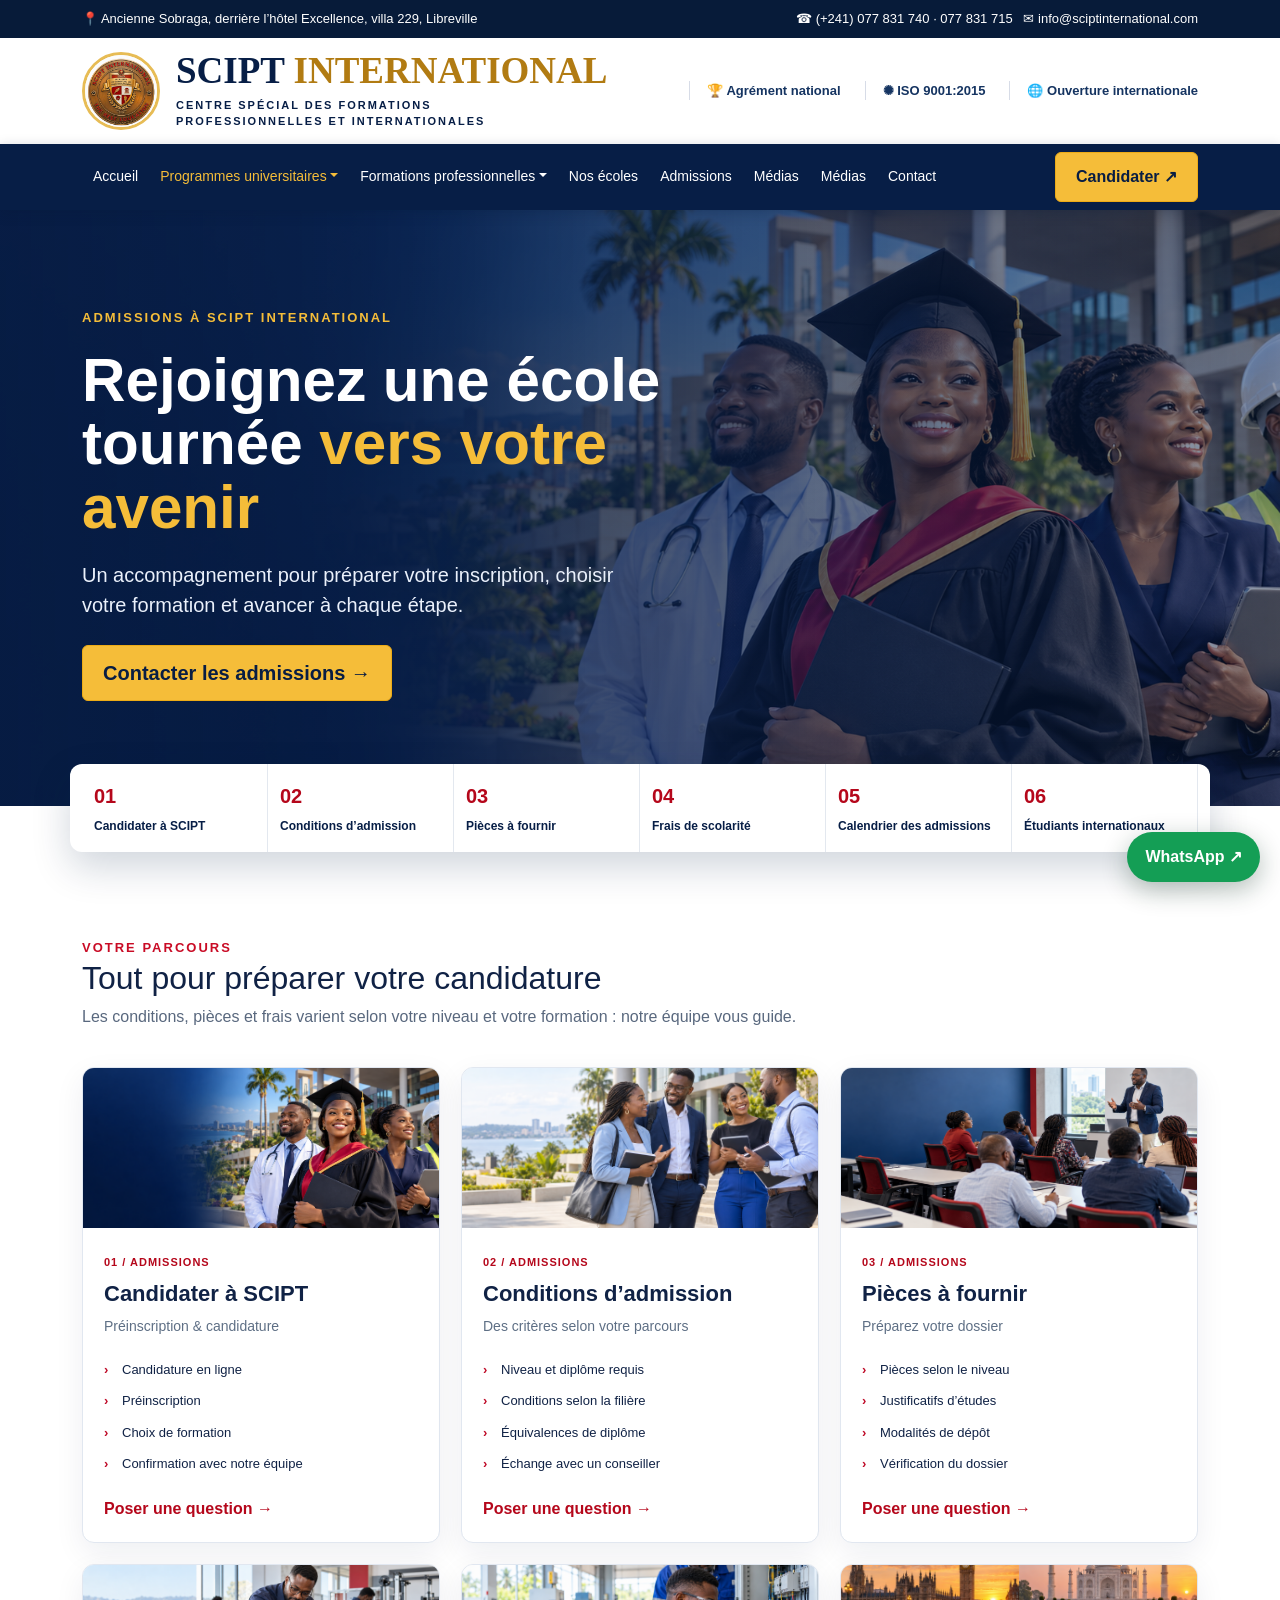
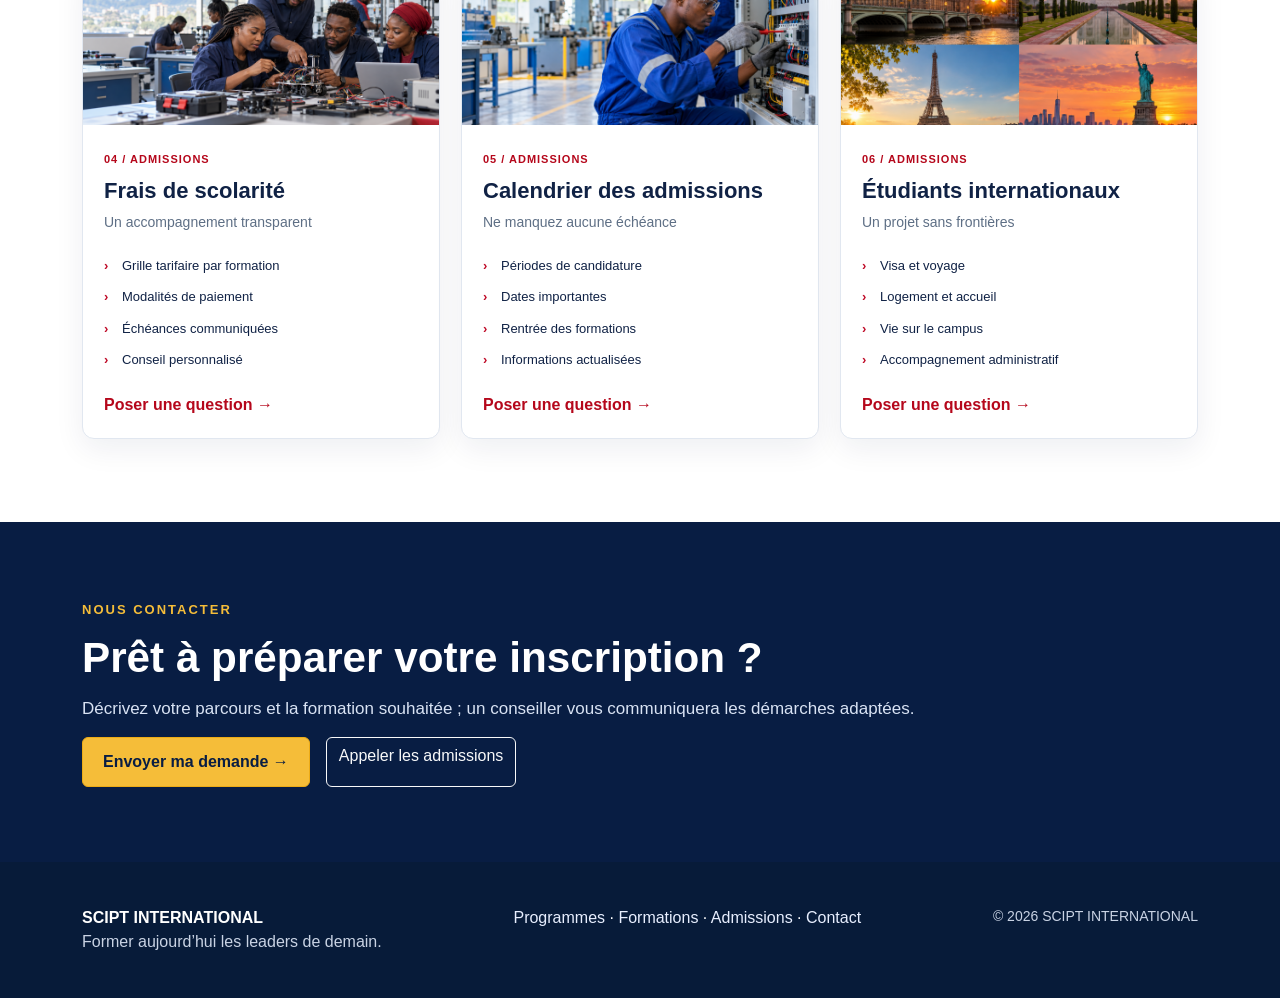
==== admissions.html @ 750faf00 "première mise en ligne de la maquette" ====
<!doctype html><html lang="fr"><head><meta charset="utf-8"><meta name="viewport" content="width=device-width, initial-scale=1"><meta name="description" content="SCIPT INTERNATIONAL : programmes universitaires, formations professionnelles et admissions à Libreville."><title>Admissions — SCIPT INTERNATIONAL</title><link rel="stylesheet" href="assets/bootstrap.min.css"><link rel="stylesheet" href="assets/style.css"></head><body>
<div class="topbar"><div class="container d-flex flex-wrap justify-content-between gap-2"><span>📍 Ancienne Sobraga, derrière l’hôtel Excellence, villa 229, Libreville</span><span>☎ (+241) 077 831 740 · 077 831 715 <span class="d-none d-lg-inline">&nbsp; ✉ info@sciptinternational.com</span></span></div></div>
<header class="brand-head"><div class="container d-flex align-items-center justify-content-between gap-3"><a class="brand d-flex align-items-center gap-3" href="index.html#accueil"><img src="assets/blason-doctoral.jpg" alt="Blason SCIPT INTERNATIONAL"><span><strong>SCIPT <em>INTERNATIONAL</em></strong><small>CENTRE SPÉCIAL DES FORMATIONS<br>PROFESSIONNELLES ET INTERNATIONALES</small></span></a><div class="brand-points d-none d-xl-flex"><span>🏆 Agrément national</span><span>✺ ISO 9001:2015</span><span>🌐 Ouverture internationale</span></div></div></header>
<nav class="navbar navbar-expand-lg navbar-dark sticky-top" aria-label="Navigation principale"><div class="container"><a class="navbar-brand d-lg-none" href="index.html#accueil">SCIPT INTERNATIONAL</a><button class="navbar-toggler" type="button" data-bs-toggle="collapse" data-bs-target="#navigation" aria-controls="navigation" aria-expanded="false" aria-label="Ouvrir le menu"><span class="navbar-toggler-icon"></span></button><div class="collapse navbar-collapse" id="navigation"><ul class="navbar-nav me-auto"><li class="nav-item"><a class="nav-link" href="index.html#accueil">Accueil</a></li><li class="nav-item dropdown"><a class="nav-link active dropdown-toggle" href="#catalogue" role="button" data-bs-toggle="dropdown">Programmes universitaires</a><ul class="dropdown-menu"><li><a class="dropdown-item" href="programmes-universitaires.html">Tous les programmes</a></li><li><a class="dropdown-item" href="#catalogue" data-level="DUT">DUT</a></li><li><a class="dropdown-item" href="#catalogue" data-level="BTS">BTS</a></li><li><a class="dropdown-item" href="#catalogue" data-level="Licence">Licence</a></li><li><a class="dropdown-item" href="#catalogue" data-level="Master">Master</a></li><li><a class="dropdown-item" href="#catalogue" data-level="Doctorat">Doctorat</a></li></ul></li><li class="nav-item dropdown"><a class="nav-link dropdown-toggle" href="index.html#professionnel" role="button" data-bs-toggle="dropdown">Formations professionnelles</a><ul class="dropdown-menu"><li><a class="dropdown-item" href="index.html#professionnel">Toutes les formations</a></li><li><a class="dropdown-item" href="index.html#professionnel" data-level="CFP">CFP</a></li><li><a class="dropdown-item" href="index.html#professionnel" data-level="AFP">AFP</a></li><li><a class="dropdown-item" href="index.html#professionnel" data-level="CAP">CAP</a></li><li><a class="dropdown-item" href="index.html#professionnel" data-level="CQF">CQF</a></li></ul></li><li class="nav-item"><a class="nav-link" href="index.html#ecoles">Nos écoles</a></li><li class="nav-item"><a class="nav-link" href="admissions.html">Admissions</a></li><li class="nav-item"><a class="nav-link" href="medias.html">Médias</a></li><li class="nav-item"><a class="nav-link" href="medias.html">Médias</a></li><li class="nav-item"><a class="nav-link" href="index.html#contact">Contact</a></li></ul><a href="admissions.html#candidature" class="btn btn-gold nav-apply">Candidater ↗</a></div></div></nav>
<main><section class="admissions-header"><div class="container"><span class="eyebrow">ADMISSIONS À SCIPT INTERNATIONAL</span><h1>Rejoignez une école tournée <em>vers votre avenir</em></h1><p>Un accompagnement pour préparer votre inscription, choisir votre formation et avancer à chaque étape.</p><a href="#candidature" class="btn btn-gold btn-lg">Contacter les admissions →</a></div></section><nav class="admissions-quick" aria-label="Étapes des admissions"><div class="container"><a href="#admission-01"><b>01</b><span>Candidater à SCIPT</span></a><a href="#admission-02"><b>02</b><span>Conditions d’admission</span></a><a href="#admission-03"><b>03</b><span>Pièces à fournir</span></a><a href="#admission-04"><b>04</b><span>Frais de scolarité</span></a><a href="#admission-05"><b>05</b><span>Calendrier des admissions</span></a><a href="#admission-06"><b>06</b><span>Étudiants internationaux</span></a></div></nav><section class="admissions-content"><div class="container"><div class="section-heading"><div><span class="kicker">VOTRE PARCOURS</span><h2>Tout pour préparer votre candidature</h2><p>Les conditions, pièces et frais varient selon votre niveau et votre formation : notre équipe vous guide.</p></div></div><div class="admissions-grid"><article class="admission-topic" id="admission-01"><div class="admission-topic-visual"><img src="assets/slide-universitaire-v2.png" alt="Illustration : Candidater à SCIPT" loading="lazy"></div><div class="admission-topic-content"><span>01 / ADMISSIONS</span><h2>Candidater à SCIPT</h2><p>Préinscription & candidature</p><ul><li>Candidature en ligne</li><li>Préinscription</li><li>Choix de formation</li><li>Confirmation avec notre équipe</li></ul><a href="#candidature">Poser une question →</a></div></article><article class="admission-topic" id="admission-02"><div class="admission-topic-visual"><img src="assets/etudiants-parcours.png" alt="Illustration : Conditions d’admission" loading="lazy"></div><div class="admission-topic-content"><span>02 / ADMISSIONS</span><h2>Conditions d’admission</h2><p>Des critères selon votre parcours</p><ul><li>Niveau et diplôme requis</li><li>Conditions selon la filière</li><li>Équivalences de diplôme</li><li>Échange avec un conseiller</li></ul><a href="#candidature">Poser une question →</a></div></article><article class="admission-topic" id="admission-03"><div class="admission-topic-visual"><img src="assets/cours-universitaire.png" alt="Illustration : Pièces à fournir" loading="lazy"></div><div class="admission-topic-content"><span>03 / ADMISSIONS</span><h2>Pièces à fournir</h2><p>Préparez votre dossier</p><ul><li>Pièces selon le niveau</li><li>Justificatifs d’études</li><li>Modalités de dépôt</li><li>Vérification du dossier</li></ul><a href="#candidature">Poser une question →</a></div></article><article class="admission-topic" id="admission-04"><div class="admission-topic-visual"><img src="assets/cours-technologie.png" alt="Illustration : Frais de scolarité" loading="lazy"></div><div class="admission-topic-content"><span>04 / ADMISSIONS</span><h2>Frais de scolarité</h2><p>Un accompagnement transparent</p><ul><li>Grille tarifaire par formation</li><li>Modalités de paiement</li><li>Échéances communiquées</li><li>Conseil personnalisé</li></ul><a href="#candidature">Poser une question →</a></div></article><article class="admission-topic" id="admission-05"><div class="admission-topic-visual"><img src="assets/atelier-parcours.png" alt="Illustration : Calendrier des admissions" loading="lazy"></div><div class="admission-topic-content"><span>05 / ADMISSIONS</span><h2>Calendrier des admissions</h2><p>Ne manquez aucune échéance</p><ul><li>Périodes de candidature</li><li>Dates importantes</li><li>Rentrée des formations</li><li>Informations actualisées</li></ul><a href="#candidature">Poser une question →</a></div></article><article class="admission-topic" id="admission-06"><div class="admission-topic-visual"><img src="assets/destinations-internationales.png" alt="Illustration : Étudiants internationaux" loading="lazy"></div><div class="admission-topic-content"><span>06 / ADMISSIONS</span><h2>Étudiants internationaux</h2><p>Un projet sans frontières</p><ul><li>Visa et voyage</li><li>Logement et accueil</li><li>Vie sur le campus</li><li>Accompagnement administratif</li></ul><a href="#candidature">Poser une question →</a></div></article></div></div></section><section class="admission-next" id="candidature"><div class="container"><span class="kicker">NOUS CONTACTER</span><h2>Prêt à préparer votre inscription ?</h2><p>Décrivez votre parcours et la formation souhaitée ; un conseiller vous communiquera les démarches adaptées.</p><div class="d-flex flex-wrap gap-3"><a class="btn btn-gold" href="mailto:info@sciptinternational.com?subject=Demande%20d%27admission%20SCIPT">Envoyer ma demande →</a><a class="btn btn-outline-light" href="tel:+241077831740">Appeler les admissions</a></div></div></section></main><footer><div class="container d-flex flex-wrap justify-content-between gap-3"><div><strong>SCIPT INTERNATIONAL</strong><br><span>Former aujourd’hui les leaders de demain.</span></div><div><a href="programmes-universitaires.html">Programmes</a> · <a href="index.html#professionnel">Formations</a> · <a href="admissions.html">Admissions</a> · <a href="index.html#contact">Contact</a></div><small>© <span id="year"></span> SCIPT INTERNATIONAL</small></div></footer><a class="float-contact" href="https://wa.me/241077831740" target="_blank" rel="noopener" aria-label="Contacter SCIPT par WhatsApp">WhatsApp ↗</a><script src="assets/bootstrap.bundle.min.js"></script><script src="assets/app.js"></script></body></html>
---- assets/style.css ----
:root{--navy:#071e46;--blue:#103d78;--red:#b5071b;--gold:#f5bd39;--ink:#102245;--muted:#59687e}html{scroll-behavior:smooth;scroll-padding-top:84px}body{color:var(--ink);font-family:Arial,Helvetica,sans-serif}a{text-decoration:none}.topbar{background:#071b39;color:#fff;padding:9px 0;font-size:13px}.brand-head{background:#fff}.brand-head .container{min-height:106px}.brand{color:var(--navy)}.brand:hover{color:var(--navy)}.brand img{width:78px;height:78px;object-fit:cover;border-radius:50%;border:3px solid #e7bc55}.brand strong{display:block;font-family:Georgia,serif;font-size:clamp(24px,3vw,37px);line-height:1}.brand em{color:#b17b12;font-style:normal}.brand small{display:block;letter-spacing:2px;font-size:11px;margin-top:8px;font-weight:700}.brand-points{gap:24px;color:#153461;font-size:13px;font-weight:700}.brand-points span{border-left:1px solid #d7dce7;padding-left:17px}.navbar{background:var(--navy);min-height:62px;box-shadow:0 3px 12px #06193536}.navbar .nav-link{color:#fff!important;font-size:14px;padding:12px 11px!important}.navbar .nav-link:hover,.navbar .nav-link.active{color:var(--gold)!important}.dropdown-menu{border:0;border-top:3px solid var(--red);box-shadow:0 12px 30px #071e4630}.dropdown-item{padding:9px 18px}.dropdown-item:hover{background:#edf3fb;color:var(--red)}.btn-gold{background:var(--gold);border:1px solid #edab16;color:#081d43;font-weight:800;border-radius:6px;padding:12px 20px}.btn-gold:hover{background:#e9a817;color:#081d43}.hero{background:linear-gradient(115deg,#061c45,#123c74);color:#fff;overflow:hidden}.hero-grid{display:grid;grid-template-columns:1.05fr .95fr;min-height:490px;align-items:center;gap:34px}.hero-copy{padding:65px 0;position:relative;z-index:1}.eyebrow,.kicker{color:#c90b25;font-size:13px;font-weight:900;letter-spacing:2px}.hero .eyebrow{color:#f6c44e}.hero h1{font-weight:900;letter-spacing:-1.8px;font-size:clamp(36px,4.5vw,65px);line-height:1.08;margin:18px 0}.hero h1 span{color:var(--gold)}.hero p{font-size:19px;line-height:1.55;max-width:650px;margin-bottom:26px}.hero-image{height:100%;min-height:390px;position:relative}.hero-image:before{content:'';position:absolute;inset:0;background:linear-gradient(90deg,#10366b 0%,transparent 34%);z-index:1}.hero-image img{width:100%;height:100%;object-fit:cover;object-position:center}.highlights{background:#fff;box-shadow:0 10px 35px #061e4630;border-radius:14px;position:relative;margin-top:-27px;z-index:2;overflow:hidden}.highlights>div{padding:22px 20px;display:flex;flex-direction:column;align-items:center;text-align:center;border-right:1px solid #dae2eb}.highlights strong{color:var(--blue);font-size:25px}.highlights span{font-size:13px;color:var(--muted)}.section{padding:78px 0}.section h2{font-size:clamp(29px,3vw,43px);font-weight:850;letter-spacing:-1px;margin:8px 0 12px}.section-heading{display:flex;justify-content:space-between;align-items:end;gap:20px;margin-bottom:22px}.section-heading p,.contact-section p{color:var(--muted);font-size:16px}.text-link{color:var(--red);font-weight:750;white-space:nowrap}.filter-bar{display:flex;gap:8px;flex-wrap:wrap;margin:28px 0}.filter{border:1px solid #d7e0eb;background:#fff;color:#243d65;border-radius:30px;padding:9px 19px;font-weight:700}.filter.active,.filter:hover{background:var(--navy);color:#fff;border-color:var(--navy)}.program-card{background:#fff;height:100%;border:1px solid #e4eaf1;border-radius:13px;overflow:hidden;box-shadow:0 7px 26px #0822470d;transition:transform .2s,box-shadow .2s}.program-card:hover{transform:translateY(-5px);box-shadow:0 15px 35px #08224721}.card-top{height:148px;background:linear-gradient(120deg,#0d2c62,#14549a);display:flex;align-items:center;justify-content:center;color:#fff;font-size:51px}.card-top.red{background:linear-gradient(120deg,#8c0720,#c40b25)}.card-body-custom{padding:23px}.program-card .tag{font-size:12px;color:#b00722;font-weight:900;letter-spacing:1px}.program-card h3{font-size:20px;line-height:1.3;margin:11px 0}.program-card p{color:var(--muted);font-size:15px;min-height:68px}.program-card a{color:#ad0921;font-weight:750}.section-tint{background:#f1f5fa}.school{background:#fff;border:1px solid #e5eaf0;border-radius:12px;overflow:hidden;height:100%;box-shadow:0 8px 25px #051b3c10;text-align:center}.school img{width:100%;height:210px;object-fit:cover}.school h3{font-size:17px;font-weight:800;padding:20px;line-height:1.4}.school-symbol{height:210px;display:grid;place-items:center;background:linear-gradient(140deg,#10295b,#5b248e);color:#f7c149;font-size:88px}.admission{background:#0b2859;color:#fff}.admission .kicker{color:var(--gold)}.steps>div{display:flex;gap:20px;padding:17px 0;border-bottom:1px solid #ffffff29}.steps b{font-size:28px;color:var(--gold)}.steps span{display:flex;flex-direction:column;gap:5px}.steps small{font-size:14px;color:#d3def0}.admission-card{background:#fff;color:var(--navy);border-radius:16px;padding:42px;box-shadow:15px 15px 0 #ffffff1a}.admission-card h3{font-size:30px;font-weight:900}.admission-card p{color:var(--muted)}.contact-section a{color:var(--blue)}.contact-form{background:#fff;border:1px solid #e0e6ef;box-shadow:0 18px 48px #0b285915;border-radius:15px;padding:35px}.contact-form label{font-weight:750;margin-bottom:7px}.form-control,.form-select{min-height:48px;border-color:#ccd6e4}.form-note{font-size:13px;color:var(--muted)}footer{background:#071b39;color:#fff;padding:44px 0}footer span,footer small{color:#c9d3e4}footer a{color:#e8efff}.float-contact{position:fixed;right:20px;bottom:18px;background:#149e55;color:white;padding:13px 18px;border-radius:30px;font-weight:800;box-shadow:0 8px 26px #092c1d50;z-index:10}.float-contact:hover{color:white;background:#0b8243}@media(max-width:991px){.hero-grid{grid-template-columns:1fr}.hero-copy{padding:60px 0 22px}.hero-image{min-height:260px;height:300px}.brand-head .container{min-height:90px}.brand img{width:65px;height:65px}.highlights>div:nth-child(2){border-right:0}}@media(max-width:575px){.topbar{font-size:11px}.brand strong{font-size:23px}.brand small{font-size:8px;letter-spacing:1px}.brand img{width:52px;height:52px}.hero h1{font-size:39px}.hero p{font-size:17px}.hero-image{height:230px;min-height:230px}.hero-copy{padding-top:43px}.section{padding:58px 0}.section-heading{display:block}.contact-form{padding:22px}.highlights>div{padding:17px 8px}.highlights strong{font-size:21px}}
.university-hero{background:#071e46;color:#fff}.university-hero-layout{display:grid;grid-template-columns:1fr 1fr;min-height:500px;align-items:stretch;gap:35px}.university-hero-copy{padding:80px 0;align-self:center}.university-hero .eyebrow{color:#f6c44e}.university-hero h1{font-size:clamp(38px,4.5vw,64px);line-height:1.08;font-weight:900;letter-spacing:-1.5px;margin:20px 0}.university-hero h1 span{color:#f5bd39}.university-hero p{font-size:19px;line-height:1.55;color:#e7edf7;margin-bottom:26px}.university-hero-visual{min-height:420px;overflow:hidden}.university-hero-visual img{width:100%;height:100%;object-fit:cover;object-position:center}@media(max-width:991px){.university-hero-layout{grid-template-columns:1fr;gap:0}.university-hero-copy{padding:58px 0 30px}.university-hero-visual{height:320px;min-height:320px}}@media(max-width:575px){.university-hero h1{font-size:39px}.university-hero p{font-size:17px}.university-hero-visual{height:240px;min-height:240px}}
/* Accueil : anneau rotatif, trois écoles, accès aux deux parcours */
.brand-mark{width:88px;height:88px;position:relative;display:grid;place-items:center;flex:none}.brand-mark img{width:72px;height:72px;object-fit:cover;border-radius:50%;border:2px solid #e4ba52;position:relative;z-index:1}.brand-mark:before{content:'';position:absolute;inset:3px;border:4px solid transparent;border-top-color:#d99f1c;border-right-color:#edc65e;border-bottom-color:#ab0b22;border-radius:50%;animation:sciptOrbit 8s linear infinite;box-shadow:0 0 15px #d6a53860}.brand-mark:after{content:'';position:absolute;width:100%;height:34%;border:3px solid #dcb044;border-radius:50%;transform:rotate(-22deg);animation:sciptOrbitRing 10s linear infinite;pointer-events:none}@keyframes sciptOrbit{to{transform:rotate(360deg)}}@keyframes sciptOrbitRing{from{transform:rotate(-22deg)}to{transform:rotate(338deg)}}.homepage-hero{position:relative;background:#071e46;padding-bottom:65px}.school-slide-image{width:100%;height:650px;object-fit:cover;object-position:center}.school-slide-shade{position:absolute;inset:0;background:linear-gradient(90deg,rgba(5,26,59,.96),rgba(7,30,70,.78) 42%,rgba(7,30,70,.12) 85%)}.school-slide-caption{position:absolute;left:50%;top:43%;transform:translate(-50%,-50%);color:#fff;padding-left:6%;padding-right:6%;pointer-events:none}.school-slide-caption>*{pointer-events:auto}.school-slide-caption .eyebrow{color:#f6c44e;font-size:14px;font-weight:800;letter-spacing:1px}.school-slide-caption h1,.school-slide-caption h2{font-size:clamp(40px,4.3vw,66px);max-width:760px;line-height:1.08;letter-spacing:-1.5px;font-weight:900;color:#fff;margin:18px 0}.school-slide-caption h1 span,.school-slide-caption h2 span{color:#f5bd39}.school-slide-caption p{font-size:19px;line-height:1.5;max-width:650px;margin-bottom:24px}.homepage-hero .carousel-control-prev,.homepage-hero .carousel-control-next{width:5%;z-index:3}.homepage-hero .carousel-indicators{bottom:110px;z-index:4}.homepage-gateways{display:grid;grid-template-columns:repeat(2,1fr);gap:20px;position:relative;z-index:5;margin-top:-90px}.gateway-card{display:flex;align-items:center;gap:18px;min-height:145px;padding:24px 30px;color:#fff;border-radius:14px;box-shadow:0 12px 35px #03163155;border:1px solid #ffffff55;transition:transform .18s,box-shadow .18s}.gateway-card:hover{color:#fff;transform:translateY(-5px);box-shadow:0 20px 45px #03163166}.gateway-card.university{background:linear-gradient(125deg,#0c3974f2,#082550ef)}.gateway-card.professional{background:linear-gradient(125deg,#a20824f2,#64081bef)}.gateway-symbol{font-size:38px;line-height:1}.gateway-card strong{font-size:24px;display:block}.gateway-card small{font-size:15px;display:block;margin-top:6px;color:#eef2fa}.gateway-arrow{font-size:27px;margin-left:auto}.homepage-hero+.container .highlights{margin-top:0}@media(max-width:991px){.school-slide-image{height:580px}.school-slide-caption{top:42%}.gateway-card{padding:20px}.gateway-card strong{font-size:20px}}@media(max-width:650px){.brand-mark{width:62px;height:62px}.brand-mark img{width:51px;height:51px}.brand-mark:after{border-width:2px}.school-slide-image{height:570px;object-position:60% center}.school-slide-caption{top:37%;padding-left:8%;padding-right:8%}.school-slide-caption h1,.school-slide-caption h2{font-size:37px}.school-slide-caption p{font-size:16px}.school-slide-caption .eyebrow{font-size:11px}.homepage-hero{padding-bottom:28px}.homepage-gateways{grid-template-columns:1fr;gap:10px;margin-top:-68px}.gateway-card{min-height:104px;padding:17px 18px}.gateway-card strong{font-size:18px}.gateway-card small{font-size:12px}.gateway-symbol{font-size:27px}.homepage-hero .carousel-indicators{bottom:250px}.homepage-hero .carousel-control-prev,.homepage-hero .carousel-control-next{width:9%}}@media(prefers-reduced-motion:reduce){.brand-mark:before,.brand-mark:after{animation:none}}
/* Parcours inspirés de la maquette : deux portes révèlent les photos au survol. */
.homepage-hero{padding-bottom:0}.pathways-section{padding:78px 0 82px;background:#fff}.pathways-intro{text-align:center;max-width:850px;margin:0 auto 38px}.pathways-intro h2,.university-pathways h2{font-size:clamp(32px,3.5vw,50px);font-weight:900;line-height:1.14;color:#071e46;margin:12px 0}.pathways-intro h2 span{color:#b5071b}.pathways-intro p{color:#687488;font-size:17px}.pathways-grid{display:grid;grid-template-columns:repeat(2,minmax(0,1fr));gap:25px}.pathway-card{height:400px;position:relative;overflow:hidden;border-radius:17px;color:white;isolation:isolate;box-shadow:0 15px 35px #071e4626;perspective:1100px}.pathway-card:hover,.pathway-card:focus-visible{color:white}.pathway-reveal{position:absolute;inset:0;background:url('cours-universitaire.png') center/cover;z-index:-2}.pathway-professional .pathway-reveal{background-image:url('cours-technologie.png')}.pathway-reveal:after{content:'';position:absolute;inset:0;background:linear-gradient(90deg,#031a40bb,#031a4066)}.pathway-professional .pathway-reveal:after{background:linear-gradient(90deg,#6b071fc4,#6b071f70)}.pathway-doors{position:absolute;inset:0;display:flex;z-index:-1;pointer-events:none}.pathway-doors span{width:50%;height:100%;background:linear-gradient(130deg,#10366b,#071d46);transition:transform .8s cubic-bezier(.2,.65,.2,1);backface-visibility:hidden}.pathway-doors span:first-child{transform-origin:left center;box-shadow:inset -2px 0 #ffffff20}.pathway-doors span:last-child{transform-origin:right center;background:linear-gradient(225deg,#10366b,#071d46)}.pathway-professional .pathway-doors span{background:linear-gradient(135deg,#bd102b,#72051a)}.pathway-professional .pathway-doors span:last-child{background:linear-gradient(225deg,#bd102b,#72051a)}.pathway-card:hover .pathway-doors span:first-child,.pathway-card:focus-visible .pathway-doors span:first-child{transform:rotateY(-105deg)}.pathway-card:hover .pathway-doors span:last-child,.pathway-card:focus-visible .pathway-doors span:last-child{transform:rotateY(105deg)}.pathway-content{display:flex;align-items:flex-start;flex-direction:column;height:100%;position:relative;padding:35px;pointer-events:none;text-shadow:0 2px 14px #051429aa}.pathway-icon{width:53px;height:53px;border:1px solid #ffffff8a;border-radius:12px;display:grid;place-items:center;font-size:28px;margin-bottom:17px}.pathway-content strong{font-size:clamp(27px,2.6vw,39px);font-weight:850;line-height:1.12}.pathway-description{font-size:15px;max-width:440px;line-height:1.55;margin:12px 0 auto}.pathway-badges{display:flex;gap:7px;flex-wrap:wrap;margin-bottom:16px}.pathway-badges small{background:#ffffffeb;color:#071e46;padding:6px 12px;border-radius:30px;text-shadow:none;font-size:12px;font-weight:800}.pathway-button{border-radius:50px;background:#fff;color:#071e46;padding:10px 18px;font-size:14px;font-weight:800;text-shadow:none}.pathway-professional .pathway-button{color:#a00823}.pathway-button span{margin-left:12px}.homepage-hero+.pathways-section+.container .highlights{margin-top:0}
.university-banner{min-height:360px;display:flex;align-items:center;color:#fff;background:linear-gradient(90deg,#061633f0 0%,#071d45d8 52%,#091c4770),url('cours-universitaire.png') center 40%/cover}.university-banner .container{padding-top:65px;padding-bottom:65px}.university-banner .eyebrow{color:#f4c35c}.university-banner h1{font-size:clamp(40px,5.5vw,75px);font-weight:900;line-height:1.05;letter-spacing:-2px;margin:15px 0}.university-banner h1 span{color:#f5bd39}.university-banner p{font-size:19px;max-width:610px;margin-bottom:25px;color:#edf2fb}.university-pathways{padding:80px 0}.university-layout{display:grid;grid-template-columns:minmax(0,3fr) minmax(240px,1fr);gap:28px}.university-schools{display:grid;grid-template-columns:repeat(2,minmax(0,1fr));gap:23px}.university-school{border-radius:12px;overflow:hidden;background:#fff;box-shadow:0 10px 30px #071e461c;border-bottom:5px solid #aa0d26}.university-school img{width:100%;height:182px;object-fit:cover;background:#e9eff5}.university-school-body{padding:20px 22px 24px}.university-school-body>span{font-size:11px;letter-spacing:1.5px;font-weight:900;color:#ad0a26}.university-school h3{font-size:21px;font-weight:850;margin:8px 0}.university-school p{color:#61708a;font-size:14px;margin-bottom:16px}.university-school a{color:#ac0c26;font-weight:800;font-size:14px}.school-tech{border-bottom-color:#13539b}.school-tech .university-school-body>span,.school-tech a{color:#13539b}.school-health{border-bottom-color:#168259}.school-health .university-school-body>span,.school-health a{color:#168259}.school-doctoral{border-bottom-color:#663994}.school-doctoral .university-school-body>span,.school-doctoral a{color:#663994}.university-levels{background:#091d45;color:#fff;border-radius:13px;padding:27px 20px;align-self:start}.university-levels .kicker{color:#f5bd39}.university-levels h3{font-size:24px;font-weight:800;margin:11px 0 24px}.university-levels a{display:grid;grid-template-columns:1fr auto;gap:2px;padding:16px 14px;background:#ffffff12;border-radius:8px;margin-bottom:10px;color:#fff;transition:background .2s}.university-levels a:hover{background:#ffffff30}.university-levels a b{font-size:18px}.university-levels a small{grid-column:1;font-size:12px;color:#dce6f8}.university-levels a span{grid-column:2;grid-row:1/3;align-self:center;color:#f5bd39}.catalogue-tools{display:grid;grid-template-columns:2fr 1fr;gap:17px;margin-top:28px}.catalogue-tools label{font-weight:800;width:100%}.catalogue-tools input,.catalogue-tools select{margin-top:8px}.university-why{padding:75px 0}.university-why h2{font-size:clamp(30px,3.4vw,47px);font-weight:900;margin:13px 0}.university-why p{color:#657184;font-size:17px}.university-why img{width:100%;border-radius:16px;max-height:370px;object-fit:cover}
@media(max-width:991px){.university-layout{grid-template-columns:1fr}.university-levels{display:grid;grid-template-columns:repeat(2,1fr);column-gap:10px}.university-levels .kicker,.university-levels h3{grid-column:1/-1}}@media(max-width:650px){.pathways-section{padding:58px 0}.pathways-grid,.university-schools,.catalogue-tools{grid-template-columns:1fr}.pathway-card{height:360px}.pathway-content{padding:27px}.university-banner{min-height:380px}.university-levels{grid-template-columns:1fr}.university-pathways{padding:55px 0}}
@media(hover:none){.pathway-doors span:first-child{transform:rotateY(-105deg)}.pathway-doors span:last-child{transform:rotateY(105deg)}}@media(prefers-reduced-motion:reduce){.pathway-doors span{transition:none}}
/* Photographies des parcours et des quatre domaines. */
.pathway-university .pathway-reveal{background-image:url('etudiants-parcours.png');background-position:70% center}.pathway-professional .pathway-reveal{background-image:url('atelier-parcours.png');background-position:70% center}.pathway-content{background:linear-gradient(90deg,#061b42a6,#061b4200 90%)}.pathway-professional .pathway-content{background:linear-gradient(90deg,#78061fad,#78061f00 90%)}.pathway-icon{background:#ffffff22}.card-top.card-photo{background-image:url('domaines-universitaires.png');background-size:200% 200%;background-position:0 0;position:relative;overflow:hidden;transition:background-size .45s,filter .45s}.card-top.card-photo:after{content:'';position:absolute;inset:0;background:linear-gradient(130deg,#08295a66,transparent 65%);transform:translateX(-105%);transition:transform .5s}.program-card:hover .card-photo:after,.program-card:focus-within .card-photo:after{transform:translateX(105%)}.program-card:hover .card-photo,.program-card:focus-within .card-photo{filter:saturate(1.16)}.photo-uni-0{background-position:0 0!important}.photo-uni-1{background-position:100% 0!important}.photo-uni-2{background-position:0 100%!important}.photo-uni-3{background-position:100% 100%!important}.photo-pro-0{background-image:url('cours-universitaire.png')!important;background-size:cover!important}.photo-pro-1{background-image:url('cours-technologie.png')!important;background-size:cover!important}.photo-pro-2{background-image:url('atelier-parcours.png')!important;background-size:cover!important}.photo-pro-3{background-image:url('etudiants-parcours.png')!important;background-size:cover!important}
.global-opportunities{background:#f7f9fc;padding:82px 0;color:#071e46}.global-intro{display:grid;grid-template-columns:1fr 1fr;gap:50px;align-items:center;margin-bottom:70px}.global-intro-photo{overflow:hidden;border-radius:15px;box-shadow:0 16px 35px #061e4624}.global-intro-photo img{display:block;width:100%;height:330px;object-fit:cover;transition:transform .7s}.global-intro-photo:hover img{transform:scale(1.06)}.global-intro h2,.global-heading h2{font-size:clamp(30px,3.5vw,47px);font-weight:900;margin:10px 0}.global-intro p,.global-heading p{color:#5a6980;line-height:1.65;font-size:17px}.global-heading{text-align:center;margin-bottom:30px}.destination-grid{display:grid;grid-template-columns:repeat(4,minmax(0,1fr));grid-auto-rows:235px;overflow:hidden;border-radius:12px;box-shadow:0 20px 50px #071e4620}.destination-tile{position:relative;overflow:hidden}.destination-photo{background-image:url('destinations-internationales.png');background-size:200% 200%;transition:filter .5s}.destination-photo:after{content:'';position:absolute;inset:0;background:linear-gradient(25deg,#071e46aa,transparent 65%);transform:translateY(100%);transition:transform .6s}.destination-photo:hover:after{transform:translateY(0)}.destination-photo span{position:absolute;bottom:19px;left:19px;z-index:1;color:#fff;font-weight:900;font-size:13px;letter-spacing:1px;opacity:0;transform:translateY(10px);transition:opacity .4s,transform .4s}.destination-photo:hover span{opacity:1;transform:translateY(0)}.destination-photo.london{background-position:0 0}.destination-photo.india{background-position:100% 0}.destination-photo.paris{background-position:0 100%}.destination-photo.newyork{background-position:100% 100%}.destination-copy{padding:23px;background:#0b2d64;color:white;display:flex;flex-direction:column;justify-content:center;transition:background .4s}.destination-copy.cream{background:#fff;color:#071e46}.destination-copy span{color:#f6bd39;letter-spacing:2px;font-size:11px;font-weight:900}.destination-copy.cream span{color:#b5071b}.destination-copy h3{font-size:19px;font-weight:900;margin:8px 0}.destination-copy p{font-size:13px;line-height:1.55;margin:0;opacity:.9}.destination-copy:hover{background:#b5071b;color:#fff}.destination-copy.cream:hover{background:#e9f0fa}.destination-tile:hover+.destination-tile{filter:brightness(1.08)}
@media(max-width:991px){.destination-grid{grid-template-columns:repeat(2,minmax(0,1fr));grid-auto-rows:230px}}@media(max-width:650px){.global-opportunities{padding:58px 0}.global-intro{grid-template-columns:1fr;gap:25px;margin-bottom:50px}.global-intro-photo img{height:250px}.destination-grid{grid-auto-rows:190px}.destination-copy{padding:15px}.destination-copy h3{font-size:15px}.destination-copy p{font-size:11px}}@media(prefers-reduced-motion:reduce){.destination-tile,.destination-tile:after,.destination-tile img{transition:none}}
/* Blasons officiels : cadrage complet et école doctorale en tête. */
.school img{height:245px;object-fit:contain;background:linear-gradient(130deg,#faf7f0,#f0e5cb);padding:10px}.school.doctoral img{padding:8px;background:#f7f2e9}.school:hover img{transform:scale(1.025);transition:transform .35s}.school{display:flex;flex-direction:column}.school h3{margin:auto 0}.school-slide-image{height:620px;object-fit:cover;object-position:center}.school-slide-shade{background:linear-gradient(90deg,#061b42ee 0%,#061b4280 40%,transparent 70%)}@media(max-width:650px){.school-slide-image{height:570px;object-position:65% center}}
/* Admissions : six thèmes du prototype, cartes photographiques. */
.admissions-header{background:linear-gradient(90deg,#071c43f2 0%,#071c43bc 52%,#071c4370),url('slide-universitaire-v2.png') center/cover;color:#fff;padding:95px 0 105px}.admissions-header .eyebrow{color:#f5bd39}.admissions-header h1{font-size:clamp(42px,4.7vw,70px);font-weight:900;line-height:1.06;max-width:670px;margin:20px 0}.admissions-header h1 em{font-style:normal;color:#f5bd39}.admissions-header p{font-size:20px;max-width:580px;color:#eaf0fb;margin-bottom:25px}.admissions-quick{position:relative;z-index:2;margin-top:-42px}.admissions-quick .container{display:grid;grid-template-columns:repeat(6,1fr);background:white;box-shadow:0 15px 38px #071e4630;border-radius:12px;overflow:hidden}.admissions-quick a{padding:17px 12px;border-right:1px solid #e3e8ef;color:#071e46;display:flex;flex-direction:column;gap:6px;transition:background .25s}.admissions-quick a:hover{background:#edf3fc}.admissions-quick b{font-size:20px;color:#b5071b}.admissions-quick span{font-size:12px;font-weight:800}.admissions-content{padding:83px 0}.admissions-grid{display:grid;grid-template-columns:repeat(3,minmax(0,1fr));gap:21px}.admission-topic{background:#fff;border:1px solid #e1e7f0;border-radius:12px;overflow:hidden;box-shadow:0 10px 30px #071e4612;transition:transform .3s}.admission-topic:hover{transform:translateY(-7px)}.admission-topic-visual{height:160px;overflow:hidden}.admission-topic-visual img{width:100%;height:100%;object-fit:cover;transition:transform .4s}.admission-topic:hover img{transform:scale(1.07)}.admission-topic-content{padding:21px}.admission-topic-content>span{color:#b5071b;letter-spacing:1px;font-size:11px;font-weight:900}.admission-topic h2{font-weight:850;font-size:22px;margin:8px 0}.admission-topic p{color:#5e6f85;font-size:14px}.admission-topic ul{list-style:none;margin:17px 0;padding:0}.admission-topic li{font-size:13px;padding:6px 0 6px 18px;position:relative}.admission-topic li:before{content:'›';color:#bf0a27;font-weight:900;position:absolute;left:0}.admission-topic a{font-weight:800;color:#b5071b}.admission-next{background:#081d43;color:white;padding:75px 0}.admission-next .kicker{color:#f5bd39}.admission-next h2{font-weight:900;font-size:clamp(31px,3.3vw,46px);margin:12px 0}.admission-next p{color:#d9e3f4;font-size:17px}
/* Centre médias : direction graphique technologique. */
.media-page{background:#061329;color:#fff}.media-hero{min-height:540px;display:flex;align-items:center;position:relative;overflow:hidden;background:radial-gradient(circle at 78% 43%,#164d92 0%,#071f48 35%,#040e24 78%)}.media-hero:before{content:'';position:absolute;inset:0;background:linear-gradient(90deg,#05152d 0%,transparent 83%),url('slide-professionnel-v2.png') right center/cover;opacity:.4}.media-hero:after{content:'';position:absolute;inset:0;pointer-events:none;background-image:linear-gradient(#86c9ff0b 1px,transparent 1px),linear-gradient(90deg,#86c9ff0b 1px,transparent 1px);background-size:48px 48px;mask-image:linear-gradient(90deg,transparent,#000)}.media-hero .container{position:relative;z-index:2;padding-top:100px;padding-bottom:105px}.media-overline{font-size:12px;font-weight:900;color:#66d8f9;letter-spacing:3px}.media-hero h1{font-size:clamp(65px,8vw,120px);font-weight:900;line-height:1;margin:17px 0;letter-spacing:-5px}.media-hero h1 span{color:#e2b24a}.media-hero p{font-size:21px;max-width:590px;color:#d9eafa;margin-bottom:27px}.media-orbit{position:absolute;right:14%;top:11%;width:390px;height:390px;border-radius:50%;border:2px solid #70d5f84d;box-shadow:0 0 0 35px #70d5f809,0 0 0 85px #70d5f808,0 0 50px #50b6f836;animation:sciptOrbit 24s linear infinite}.media-orbit:before{content:'';position:absolute;top:-7px;left:50%;width:14px;height:14px;background:#e4b754;box-shadow:0 0 24px #e4b754;border-radius:50%}.media-gallery{padding:90px 0 100px}.media-heading{display:flex;justify-content:space-between;gap:25px;align-items:end}.media-heading h2{font-size:clamp(34px,3.7vw,50px);font-weight:900;margin:12px 0}.media-heading p{color:#a8bad4}.media-filters{display:flex;flex-wrap:wrap;gap:10px;margin:30px 0}.media-filters button{border:1px solid #6bb4e94d;border-radius:30px;color:#d6e8f8;background:#102849;padding:10px 17px}.media-filters button.active,.media-filters button:hover{background:#e6b758;color:#071a37;border-color:#e6b758;font-weight:800}.media-grid{display:grid;grid-template-columns:repeat(3,minmax(0,1fr));gap:18px}.media-tile{height:290px;position:relative;overflow:hidden;border:1px solid #73caf933;border-radius:15px;background:#0a254f;padding:0;text-align:left;color:white}.media-tile img{width:100%;height:100%;object-fit:cover;transition:transform .5s,filter .5s}.media-tile:hover img,.media-tile:focus-visible img{transform:scale(1.08);filter:saturate(1.16)}.media-tile-shade{position:absolute;inset:0;background:linear-gradient(0deg,#061b3bf2,transparent 68%);transition:opacity .4s}.media-tile:hover .media-tile-shade{opacity:.8}.media-tile-meta{position:absolute;bottom:0;left:0;right:0;padding:24px;display:flex;flex-direction:column;gap:6px}.media-tile-meta small{font-size:10px;color:#69d8f8;letter-spacing:2px;font-weight:900}.media-tile-meta strong{font-size:22px}.media-tile-meta em{font-size:13px;font-style:normal;color:#d4e1f2}.media-tile[hidden]{display:none}.media-call{padding:75px 0;background:linear-gradient(120deg,#143e72,#0b1c3d)}.media-call h2{font-size:clamp(32px,4vw,55px);font-weight:900;margin:18px 0}.media-lightbox{border:none;background:#061329;color:white;max-width:min(1050px,94vw);max-height:94vh;padding:20px;border-radius:14px;box-shadow:0 0 80px #000a}.media-lightbox::backdrop{background:#010916df}.media-lightbox img{max-width:100%;max-height:75vh;object-fit:contain;display:block}.media-lightbox p{font-weight:800;margin:14px 0 0}.media-close{float:right;border:0;background:transparent;color:#fff;font-size:32px;line-height:1;margin-bottom:8px}
@media(max-width:991px){.admissions-grid,.media-grid{grid-template-columns:repeat(2,1fr)}.admissions-quick .container{grid-template-columns:repeat(3,1fr)}}@media(max-width:650px){.admissions-grid,.media-grid{grid-template-columns:1fr}.admissions-quick .container{grid-template-columns:repeat(2,1fr)}.media-heading{display:block}.media-hero{min-height:470px}.media-hero h1{letter-spacing:-2px}.media-orbit{right:-25%;width:300px;height:300px}.media-tile{height:260px}}
@media(prefers-reduced-motion:reduce){.media-orbit{animation:none}.media-tile img,.admission-topic img{transition:none}}
.university-school.school-doctoral img{object-fit:contain;background:#f7f2e9;padding:12px}.university-school img[src$="droit.jpg"],.university-school img[src$="sante.jpg"]{object-fit:contain;background:#f7f2e9;padding:12px}
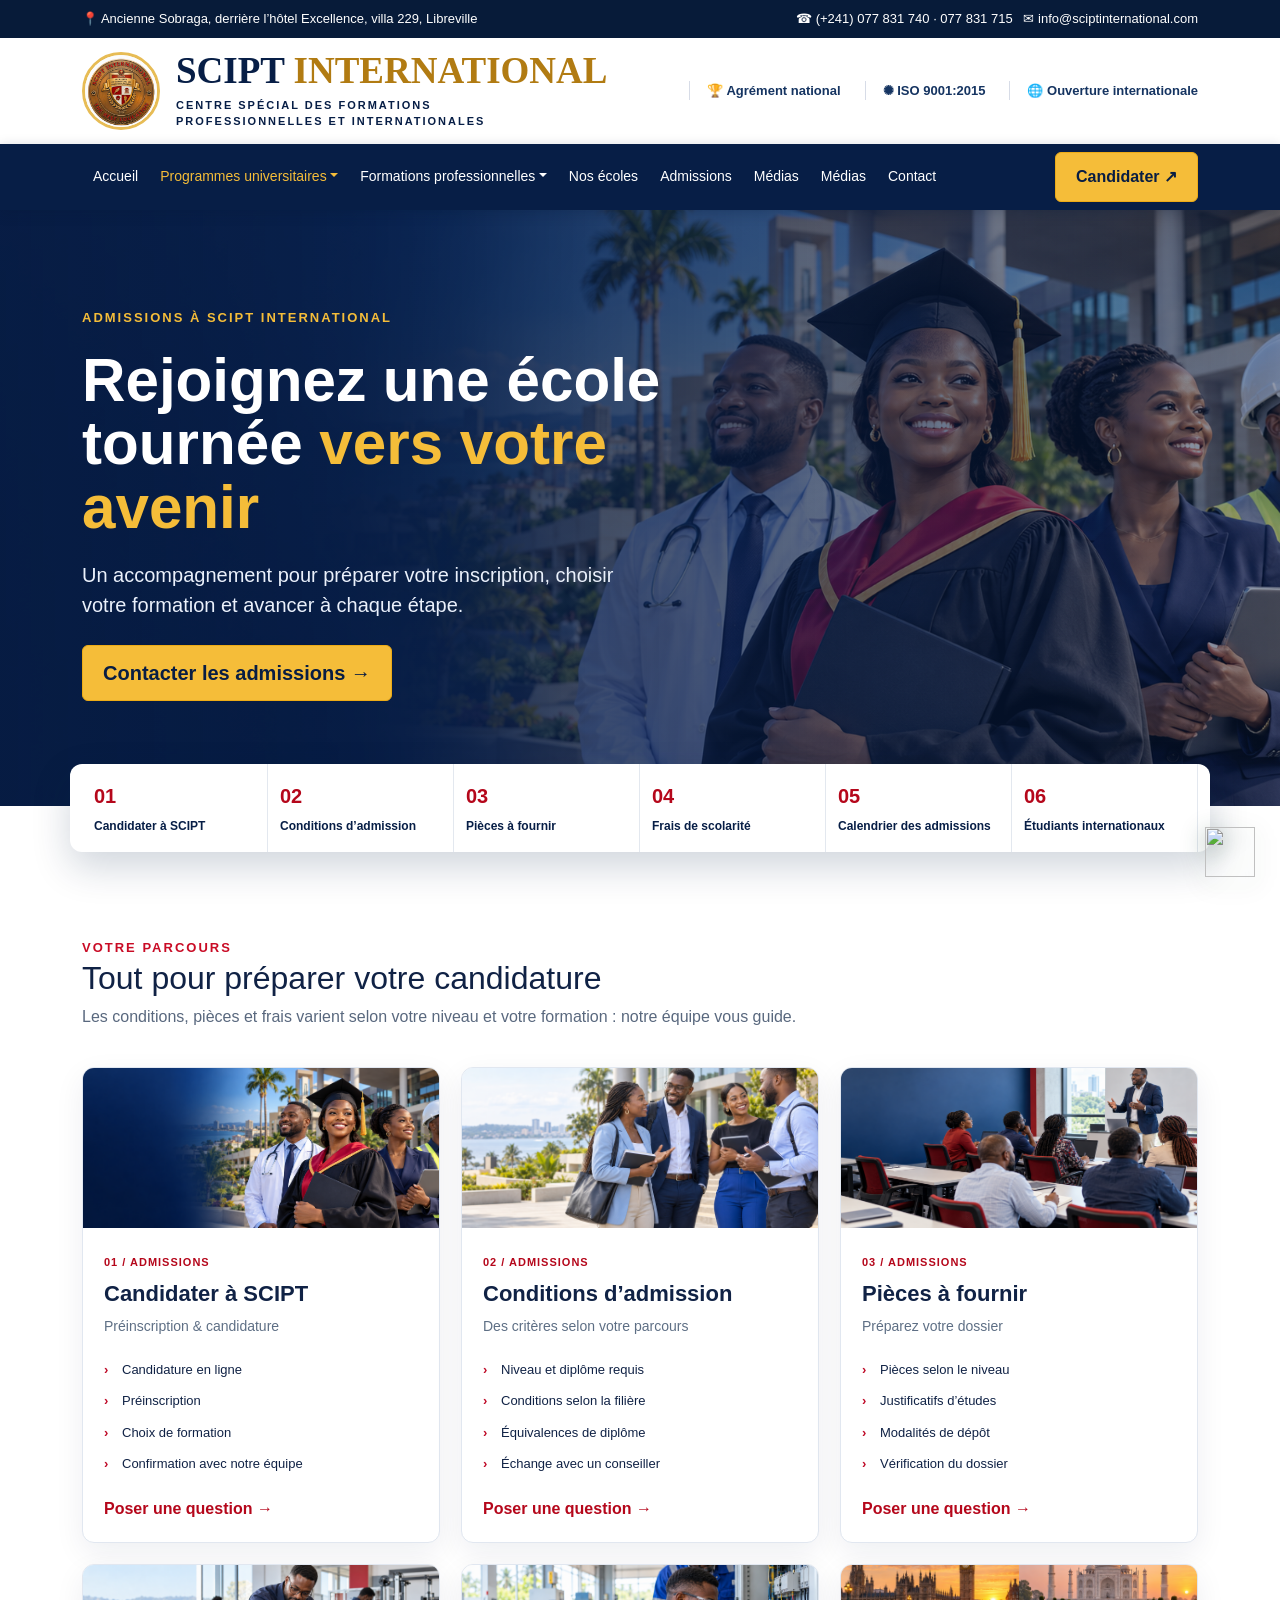
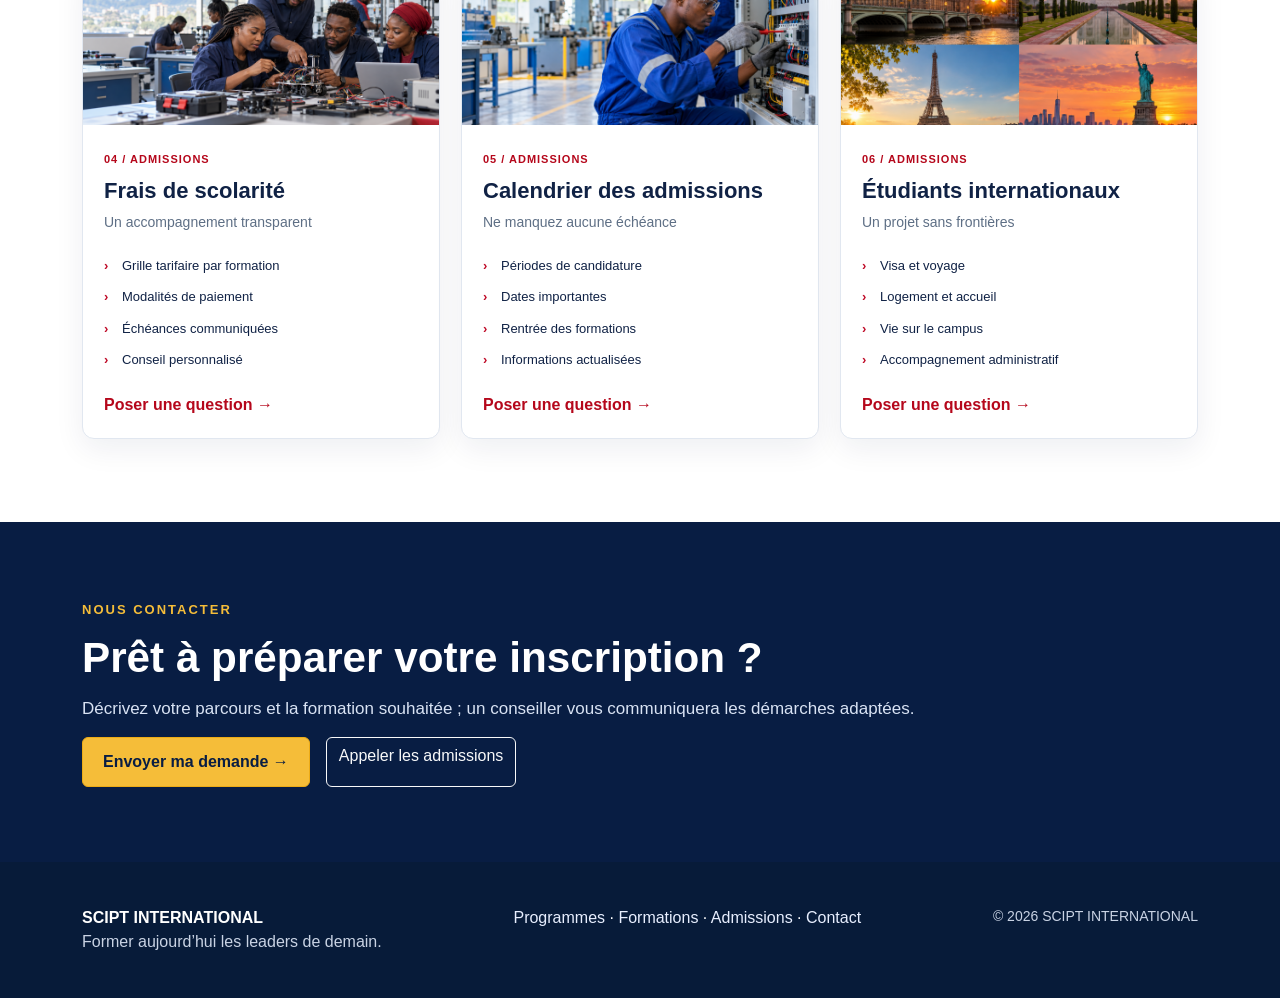
==== commit 15beaf8c: "ajustement de l'icône whatsapp" ====
--- a/admissions.html
+++ b/admissions.html
@@ -1,5 +1,210 @@
-<!doctype html><html lang="fr"><head><meta charset="utf-8"><meta name="viewport" content="width=device-width, initial-scale=1"><meta name="description" content="SCIPT INTERNATIONAL : programmes universitaires, formations professionnelles et admissions à Libreville."><title>Admissions — SCIPT INTERNATIONAL</title><link rel="stylesheet" href="assets/bootstrap.min.css"><link rel="stylesheet" href="assets/style.css"></head><body>
-<div class="topbar"><div class="container d-flex flex-wrap justify-content-between gap-2"><span>📍 Ancienne Sobraga, derrière l’hôtel Excellence, villa 229, Libreville</span><span>☎ (+241) 077 831 740 · 077 831 715 <span class="d-none d-lg-inline">&nbsp; ✉ info@sciptinternational.com</span></span></div></div>
-<header class="brand-head"><div class="container d-flex align-items-center justify-content-between gap-3"><a class="brand d-flex align-items-center gap-3" href="index.html#accueil"><img src="assets/blason-doctoral.jpg" alt="Blason SCIPT INTERNATIONAL"><span><strong>SCIPT <em>INTERNATIONAL</em></strong><small>CENTRE SPÉCIAL DES FORMATIONS<br>PROFESSIONNELLES ET INTERNATIONALES</small></span></a><div class="brand-points d-none d-xl-flex"><span>🏆 Agrément national</span><span>✺ ISO 9001:2015</span><span>🌐 Ouverture internationale</span></div></div></header>
-<nav class="navbar navbar-expand-lg navbar-dark sticky-top" aria-label="Navigation principale"><div class="container"><a class="navbar-brand d-lg-none" href="index.html#accueil">SCIPT INTERNATIONAL</a><button class="navbar-toggler" type="button" data-bs-toggle="collapse" data-bs-target="#navigation" aria-controls="navigation" aria-expanded="false" aria-label="Ouvrir le menu"><span class="navbar-toggler-icon"></span></button><div class="collapse navbar-collapse" id="navigation"><ul class="navbar-nav me-auto"><li class="nav-item"><a class="nav-link" href="index.html#accueil">Accueil</a></li><li class="nav-item dropdown"><a class="nav-link active dropdown-toggle" href="#catalogue" role="button" data-bs-toggle="dropdown">Programmes universitaires</a><ul class="dropdown-menu"><li><a class="dropdown-item" href="programmes-universitaires.html">Tous les programmes</a></li><li><a class="dropdown-item" href="#catalogue" data-level="DUT">DUT</a></li><li><a class="dropdown-item" href="#catalogue" data-level="BTS">BTS</a></li><li><a class="dropdown-item" href="#catalogue" data-level="Licence">Licence</a></li><li><a class="dropdown-item" href="#catalogue" data-level="Master">Master</a></li><li><a class="dropdown-item" href="#catalogue" data-level="Doctorat">Doctorat</a></li></ul></li><li class="nav-item dropdown"><a class="nav-link dropdown-toggle" href="index.html#professionnel" role="button" data-bs-toggle="dropdown">Formations professionnelles</a><ul class="dropdown-menu"><li><a class="dropdown-item" href="index.html#professionnel">Toutes les formations</a></li><li><a class="dropdown-item" href="index.html#professionnel" data-level="CFP">CFP</a></li><li><a class="dropdown-item" href="index.html#professionnel" data-level="AFP">AFP</a></li><li><a class="dropdown-item" href="index.html#professionnel" data-level="CAP">CAP</a></li><li><a class="dropdown-item" href="index.html#professionnel" data-level="CQF">CQF</a></li></ul></li><li class="nav-item"><a class="nav-link" href="index.html#ecoles">Nos écoles</a></li><li class="nav-item"><a class="nav-link" href="admissions.html">Admissions</a></li><li class="nav-item"><a class="nav-link" href="medias.html">Médias</a></li><li class="nav-item"><a class="nav-link" href="medias.html">Médias</a></li><li class="nav-item"><a class="nav-link" href="index.html#contact">Contact</a></li></ul><a href="admissions.html#candidature" class="btn btn-gold nav-apply">Candidater ↗</a></div></div></nav>
-<main><section class="admissions-header"><div class="container"><span class="eyebrow">ADMISSIONS À SCIPT INTERNATIONAL</span><h1>Rejoignez une école tournée <em>vers votre avenir</em></h1><p>Un accompagnement pour préparer votre inscription, choisir votre formation et avancer à chaque étape.</p><a href="#candidature" class="btn btn-gold btn-lg">Contacter les admissions →</a></div></section><nav class="admissions-quick" aria-label="Étapes des admissions"><div class="container"><a href="#admission-01"><b>01</b><span>Candidater à SCIPT</span></a><a href="#admission-02"><b>02</b><span>Conditions d’admission</span></a><a href="#admission-03"><b>03</b><span>Pièces à fournir</span></a><a href="#admission-04"><b>04</b><span>Frais de scolarité</span></a><a href="#admission-05"><b>05</b><span>Calendrier des admissions</span></a><a href="#admission-06"><b>06</b><span>Étudiants internationaux</span></a></div></nav><section class="admissions-content"><div class="container"><div class="section-heading"><div><span class="kicker">VOTRE PARCOURS</span><h2>Tout pour préparer votre candidature</h2><p>Les conditions, pièces et frais varient selon votre niveau et votre formation : notre équipe vous guide.</p></div></div><div class="admissions-grid"><article class="admission-topic" id="admission-01"><div class="admission-topic-visual"><img src="assets/slide-universitaire-v2.png" alt="Illustration : Candidater à SCIPT" loading="lazy"></div><div class="admission-topic-content"><span>01 / ADMISSIONS</span><h2>Candidater à SCIPT</h2><p>Préinscription & candidature</p><ul><li>Candidature en ligne</li><li>Préinscription</li><li>Choix de formation</li><li>Confirmation avec notre équipe</li></ul><a href="#candidature">Poser une question →</a></div></article><article class="admission-topic" id="admission-02"><div class="admission-topic-visual"><img src="assets/etudiants-parcours.png" alt="Illustration : Conditions d’admission" loading="lazy"></div><div class="admission-topic-content"><span>02 / ADMISSIONS</span><h2>Conditions d’admission</h2><p>Des critères selon votre parcours</p><ul><li>Niveau et diplôme requis</li><li>Conditions selon la filière</li><li>Équivalences de diplôme</li><li>Échange avec un conseiller</li></ul><a href="#candidature">Poser une question →</a></div></article><article class="admission-topic" id="admission-03"><div class="admission-topic-visual"><img src="assets/cours-universitaire.png" alt="Illustration : Pièces à fournir" loading="lazy"></div><div class="admission-topic-content"><span>03 / ADMISSIONS</span><h2>Pièces à fournir</h2><p>Préparez votre dossier</p><ul><li>Pièces selon le niveau</li><li>Justificatifs d’études</li><li>Modalités de dépôt</li><li>Vérification du dossier</li></ul><a href="#candidature">Poser une question →</a></div></article><article class="admission-topic" id="admission-04"><div class="admission-topic-visual"><img src="assets/cours-technologie.png" alt="Illustration : Frais de scolarité" loading="lazy"></div><div class="admission-topic-content"><span>04 / ADMISSIONS</span><h2>Frais de scolarité</h2><p>Un accompagnement transparent</p><ul><li>Grille tarifaire par formation</li><li>Modalités de paiement</li><li>Échéances communiquées</li><li>Conseil personnalisé</li></ul><a href="#candidature">Poser une question →</a></div></article><article class="admission-topic" id="admission-05"><div class="admission-topic-visual"><img src="assets/atelier-parcours.png" alt="Illustration : Calendrier des admissions" loading="lazy"></div><div class="admission-topic-content"><span>05 / ADMISSIONS</span><h2>Calendrier des admissions</h2><p>Ne manquez aucune échéance</p><ul><li>Périodes de candidature</li><li>Dates importantes</li><li>Rentrée des formations</li><li>Informations actualisées</li></ul><a href="#candidature">Poser une question →</a></div></article><article class="admission-topic" id="admission-06"><div class="admission-topic-visual"><img src="assets/destinations-internationales.png" alt="Illustration : Étudiants internationaux" loading="lazy"></div><div class="admission-topic-content"><span>06 / ADMISSIONS</span><h2>Étudiants internationaux</h2><p>Un projet sans frontières</p><ul><li>Visa et voyage</li><li>Logement et accueil</li><li>Vie sur le campus</li><li>Accompagnement administratif</li></ul><a href="#candidature">Poser une question →</a></div></article></div></div></section><section class="admission-next" id="candidature"><div class="container"><span class="kicker">NOUS CONTACTER</span><h2>Prêt à préparer votre inscription ?</h2><p>Décrivez votre parcours et la formation souhaitée ; un conseiller vous communiquera les démarches adaptées.</p><div class="d-flex flex-wrap gap-3"><a class="btn btn-gold" href="mailto:info@sciptinternational.com?subject=Demande%20d%27admission%20SCIPT">Envoyer ma demande →</a><a class="btn btn-outline-light" href="tel:+241077831740">Appeler les admissions</a></div></div></section></main><footer><div class="container d-flex flex-wrap justify-content-between gap-3"><div><strong>SCIPT INTERNATIONAL</strong><br><span>Former aujourd’hui les leaders de demain.</span></div><div><a href="programmes-universitaires.html">Programmes</a> · <a href="index.html#professionnel">Formations</a> · <a href="admissions.html">Admissions</a> · <a href="index.html#contact">Contact</a></div><small>© <span id="year"></span> SCIPT INTERNATIONAL</small></div></footer><a class="float-contact" href="https://wa.me/241077831740" target="_blank" rel="noopener" aria-label="Contacter SCIPT par WhatsApp">WhatsApp ↗</a><script src="assets/bootstrap.bundle.min.js"></script><script src="assets/app.js"></script></body></html>
+<!doctype html>
+<html lang="fr">
+
+<head>
+    <meta charset="utf-8">
+    <meta name="viewport" content="width=device-width, initial-scale=1">
+    <meta name="description"
+        content="SCIPT INTERNATIONAL : programmes universitaires, formations professionnelles et admissions à Libreville.">
+    <title>Admissions — SCIPT INTERNATIONAL</title>
+    <link rel="stylesheet" href="assets/bootstrap.min.css">
+    <link rel="stylesheet" href="assets/style.css">
+</head>
+
+<body>
+    <div class="topbar">
+        <div class="container d-flex flex-wrap justify-content-between gap-2"><span>📍 Ancienne Sobraga, derrière
+                l’hôtel Excellence, villa 229, Libreville</span><span>☎ (+241) 077 831 740 · 077 831 715 <span
+                    class="d-none d-lg-inline">&nbsp; ✉ info@sciptinternational.com</span></span></div>
+    </div>
+    <header class="brand-head">
+        <div class="container d-flex align-items-center justify-content-between gap-3"><a
+                class="brand d-flex align-items-center gap-3" href="index.html#accueil"><img
+                    src="assets/blason-doctoral.jpg" alt="Blason SCIPT INTERNATIONAL"><span><strong>SCIPT
+                        <em>INTERNATIONAL</em></strong><small>CENTRE SPÉCIAL DES FORMATIONS<br>PROFESSIONNELLES ET
+                        INTERNATIONALES</small></span></a>
+            <div class="brand-points d-none d-xl-flex"><span>🏆 Agrément national</span><span>✺ ISO
+                    9001:2015</span><span>🌐 Ouverture internationale</span></div>
+        </div>
+    </header>
+    <nav class="navbar navbar-expand-lg navbar-dark sticky-top" aria-label="Navigation principale">
+        <div class="container"><a class="navbar-brand d-lg-none" href="index.html#accueil">SCIPT
+                INTERNATIONAL</a><button class="navbar-toggler" type="button" data-bs-toggle="collapse"
+                data-bs-target="#navigation" aria-controls="navigation" aria-expanded="false"
+                aria-label="Ouvrir le menu"><span class="navbar-toggler-icon"></span></button>
+            <div class="collapse navbar-collapse" id="navigation">
+                <ul class="navbar-nav me-auto">
+                    <li class="nav-item"><a class="nav-link" href="index.html#accueil">Accueil</a></li>
+                    <li class="nav-item dropdown"><a class="nav-link active dropdown-toggle" href="#catalogue"
+                            role="button" data-bs-toggle="dropdown">Programmes universitaires</a>
+                        <ul class="dropdown-menu">
+                            <li><a class="dropdown-item" href="programmes-universitaires.html">Tous les programmes</a>
+                            </li>
+                            <li><a class="dropdown-item" href="#catalogue" data-level="DUT">DUT</a></li>
+                            <li><a class="dropdown-item" href="#catalogue" data-level="BTS">BTS</a></li>
+                            <li><a class="dropdown-item" href="#catalogue" data-level="Licence">Licence</a></li>
+                            <li><a class="dropdown-item" href="#catalogue" data-level="Master">Master</a></li>
+                            <li><a class="dropdown-item" href="#catalogue" data-level="Doctorat">Doctorat</a></li>
+                        </ul>
+                    </li>
+                    <li class="nav-item dropdown"><a class="nav-link dropdown-toggle" href="index.html#professionnel"
+                            role="button" data-bs-toggle="dropdown">Formations professionnelles</a>
+                        <ul class="dropdown-menu">
+                            <li><a class="dropdown-item" href="index.html#professionnel">Toutes les formations</a></li>
+                            <li><a class="dropdown-item" href="index.html#professionnel" data-level="CFP">CFP</a></li>
+                            <li><a class="dropdown-item" href="index.html#professionnel" data-level="AFP">AFP</a></li>
+                            <li><a class="dropdown-item" href="index.html#professionnel" data-level="CAP">CAP</a></li>
+                            <li><a class="dropdown-item" href="index.html#professionnel" data-level="CQF">CQF</a></li>
+                        </ul>
+                    </li>
+                    <li class="nav-item"><a class="nav-link" href="index.html#ecoles">Nos écoles</a></li>
+                    <li class="nav-item"><a class="nav-link" href="admissions.html">Admissions</a></li>
+                    <li class="nav-item"><a class="nav-link" href="medias.html">Médias</a></li>
+                    <li class="nav-item"><a class="nav-link" href="medias.html">Médias</a></li>
+                    <li class="nav-item"><a class="nav-link" href="index.html#contact">Contact</a></li>
+                </ul><a href="admissions.html#candidature" class="btn btn-gold nav-apply">Candidater ↗</a>
+            </div>
+        </div>
+    </nav>
+    <main>
+        <section class="admissions-header">
+            <div class="container"><span class="eyebrow">ADMISSIONS À SCIPT INTERNATIONAL</span>
+                <h1>Rejoignez une école tournée <em>vers votre avenir</em></h1>
+                <p>Un accompagnement pour préparer votre inscription, choisir votre formation et avancer à chaque étape.
+                </p><a href="#candidature" class="btn btn-gold btn-lg">Contacter les admissions →</a>
+            </div>
+        </section>
+        <nav class="admissions-quick" aria-label="Étapes des admissions">
+            <div class="container"><a href="#admission-01"><b>01</b><span>Candidater à SCIPT</span></a><a
+                    href="#admission-02"><b>02</b><span>Conditions d’admission</span></a><a
+                    href="#admission-03"><b>03</b><span>Pièces à fournir</span></a><a
+                    href="#admission-04"><b>04</b><span>Frais de scolarité</span></a><a
+                    href="#admission-05"><b>05</b><span>Calendrier des admissions</span></a><a
+                    href="#admission-06"><b>06</b><span>Étudiants internationaux</span></a></div>
+        </nav>
+        <section class="admissions-content">
+            <div class="container">
+                <div class="section-heading">
+                    <div><span class="kicker">VOTRE PARCOURS</span>
+                        <h2>Tout pour préparer votre candidature</h2>
+                        <p>Les conditions, pièces et frais varient selon votre niveau et votre formation : notre équipe
+                            vous guide.</p>
+                    </div>
+                </div>
+                <div class="admissions-grid">
+                    <article class="admission-topic" id="admission-01">
+                        <div class="admission-topic-visual"><img src="assets/slide-universitaire-v2.png"
+                                alt="Illustration : Candidater à SCIPT" loading="lazy"></div>
+                        <div class="admission-topic-content"><span>01 / ADMISSIONS</span>
+                            <h2>Candidater à SCIPT</h2>
+                            <p>Préinscription & candidature</p>
+                            <ul>
+                                <li>Candidature en ligne</li>
+                                <li>Préinscription</li>
+                                <li>Choix de formation</li>
+                                <li>Confirmation avec notre équipe</li>
+                            </ul><a href="#candidature">Poser une question →</a>
+                        </div>
+                    </article>
+                    <article class="admission-topic" id="admission-02">
+                        <div class="admission-topic-visual"><img src="assets/etudiants-parcours.png"
+                                alt="Illustration : Conditions d’admission" loading="lazy"></div>
+                        <div class="admission-topic-content"><span>02 / ADMISSIONS</span>
+                            <h2>Conditions d’admission</h2>
+                            <p>Des critères selon votre parcours</p>
+                            <ul>
+                                <li>Niveau et diplôme requis</li>
+                                <li>Conditions selon la filière</li>
+                                <li>Équivalences de diplôme</li>
+                                <li>Échange avec un conseiller</li>
+                            </ul><a href="#candidature">Poser une question →</a>
+                        </div>
+                    </article>
+                    <article class="admission-topic" id="admission-03">
+                        <div class="admission-topic-visual"><img src="assets/cours-universitaire.png"
+                                alt="Illustration : Pièces à fournir" loading="lazy"></div>
+                        <div class="admission-topic-content"><span>03 / ADMISSIONS</span>
+                            <h2>Pièces à fournir</h2>
+                            <p>Préparez votre dossier</p>
+                            <ul>
+                                <li>Pièces selon le niveau</li>
+                                <li>Justificatifs d’études</li>
+                                <li>Modalités de dépôt</li>
+                                <li>Vérification du dossier</li>
+                            </ul><a href="#candidature">Poser une question →</a>
+                        </div>
+                    </article>
+                    <article class="admission-topic" id="admission-04">
+                        <div class="admission-topic-visual"><img src="assets/cours-technologie.png"
+                                alt="Illustration : Frais de scolarité" loading="lazy"></div>
+                        <div class="admission-topic-content"><span>04 / ADMISSIONS</span>
+                            <h2>Frais de scolarité</h2>
+                            <p>Un accompagnement transparent</p>
+                            <ul>
+                                <li>Grille tarifaire par formation</li>
+                                <li>Modalités de paiement</li>
+                                <li>Échéances communiquées</li>
+                                <li>Conseil personnalisé</li>
+                            </ul><a href="#candidature">Poser une question →</a>
+                        </div>
+                    </article>
+                    <article class="admission-topic" id="admission-05">
+                        <div class="admission-topic-visual"><img src="assets/atelier-parcours.png"
+                                alt="Illustration : Calendrier des admissions" loading="lazy"></div>
+                        <div class="admission-topic-content"><span>05 / ADMISSIONS</span>
+                            <h2>Calendrier des admissions</h2>
+                            <p>Ne manquez aucune échéance</p>
+                            <ul>
+                                <li>Périodes de candidature</li>
+                                <li>Dates importantes</li>
+                                <li>Rentrée des formations</li>
+                                <li>Informations actualisées</li>
+                            </ul><a href="#candidature">Poser une question →</a>
+                        </div>
+                    </article>
+                    <article class="admission-topic" id="admission-06">
+                        <div class="admission-topic-visual"><img src="assets/destinations-internationales.png"
+                                alt="Illustration : Étudiants internationaux" loading="lazy"></div>
+                        <div class="admission-topic-content"><span>06 / ADMISSIONS</span>
+                            <h2>Étudiants internationaux</h2>
+                            <p>Un projet sans frontières</p>
+                            <ul>
+                                <li>Visa et voyage</li>
+                                <li>Logement et accueil</li>
+                                <li>Vie sur le campus</li>
+                                <li>Accompagnement administratif</li>
+                            </ul><a href="#candidature">Poser une question →</a>
+                        </div>
+                    </article>
+                </div>
+            </div>
+        </section>
+        <section class="admission-next" id="candidature">
+            <div class="container"><span class="kicker">NOUS CONTACTER</span>
+                <h2>Prêt à préparer votre inscription ?</h2>
+                <p>Décrivez votre parcours et la formation souhaitée ; un conseiller vous communiquera les démarches
+                    adaptées.</p>
+                <div class="d-flex flex-wrap gap-3"><a class="btn btn-gold"
+                        href="mailto:info@sciptinternational.com?subject=Demande%20d%27admission%20SCIPT">Envoyer ma
+                        demande →</a><a class="btn btn-outline-light" href="tel:+241077831740">Appeler les
+                        admissions</a></div>
+            </div>
+        </section>
+    </main>
+    <footer>
+        <div class="container d-flex flex-wrap justify-content-between gap-3">
+            <div><strong>SCIPT INTERNATIONAL</strong><br><span>Former aujourd’hui les leaders de demain.</span></div>
+            <div><a href="programmes-universitaires.html">Programmes</a> · <a
+                    href="index.html#professionnel">Formations</a> · <a href="admissions.html">Admissions</a> · <a
+                    href="index.html#contact">Contact</a></div><small>© <span id="year"></span> SCIPT
+                INTERNATIONAL</small>
+        </div>
+    </footer><a class="float-contact" href="https://wa.me/241074254343" target="_blank" rel="noopener"
+        aria-label="Contacter le SCIPT par WhatsApp"><img src="assets/whatsapp.png;" style="width: 50px; height: 50px;"alt=""></a>
+    <script src="assets/bootstrap.bundle.min.js">
+
+    </script>
+    <script src="assets/app.js"></script>
+</body>
+
+</html>
--- a/assets/style.css
+++ b/assets/style.css
@@ -1,22 +1,2310 @@
-:root{--navy:#071e46;--blue:#103d78;--red:#b5071b;--gold:#f5bd39;--ink:#102245;--muted:#59687e}html{scroll-behavior:smooth;scroll-padding-top:84px}body{color:var(--ink);font-family:Arial,Helvetica,sans-serif}a{text-decoration:none}.topbar{background:#071b39;color:#fff;padding:9px 0;font-size:13px}.brand-head{background:#fff}.brand-head .container{min-height:106px}.brand{color:var(--navy)}.brand:hover{color:var(--navy)}.brand img{width:78px;height:78px;object-fit:cover;border-radius:50%;border:3px solid #e7bc55}.brand strong{display:block;font-family:Georgia,serif;font-size:clamp(24px,3vw,37px);line-height:1}.brand em{color:#b17b12;font-style:normal}.brand small{display:block;letter-spacing:2px;font-size:11px;margin-top:8px;font-weight:700}.brand-points{gap:24px;color:#153461;font-size:13px;font-weight:700}.brand-points span{border-left:1px solid #d7dce7;padding-left:17px}.navbar{background:var(--navy);min-height:62px;box-shadow:0 3px 12px #06193536}.navbar .nav-link{color:#fff!important;font-size:14px;padding:12px 11px!important}.navbar .nav-link:hover,.navbar .nav-link.active{color:var(--gold)!important}.dropdown-menu{border:0;border-top:3px solid var(--red);box-shadow:0 12px 30px #071e4630}.dropdown-item{padding:9px 18px}.dropdown-item:hover{background:#edf3fb;color:var(--red)}.btn-gold{background:var(--gold);border:1px solid #edab16;color:#081d43;font-weight:800;border-radius:6px;padding:12px 20px}.btn-gold:hover{background:#e9a817;color:#081d43}.hero{background:linear-gradient(115deg,#061c45,#123c74);color:#fff;overflow:hidden}.hero-grid{display:grid;grid-template-columns:1.05fr .95fr;min-height:490px;align-items:center;gap:34px}.hero-copy{padding:65px 0;position:relative;z-index:1}.eyebrow,.kicker{color:#c90b25;font-size:13px;font-weight:900;letter-spacing:2px}.hero .eyebrow{color:#f6c44e}.hero h1{font-weight:900;letter-spacing:-1.8px;font-size:clamp(36px,4.5vw,65px);line-height:1.08;margin:18px 0}.hero h1 span{color:var(--gold)}.hero p{font-size:19px;line-height:1.55;max-width:650px;margin-bottom:26px}.hero-image{height:100%;min-height:390px;position:relative}.hero-image:before{content:'';position:absolute;inset:0;background:linear-gradient(90deg,#10366b 0%,transparent 34%);z-index:1}.hero-image img{width:100%;height:100%;object-fit:cover;object-position:center}.highlights{background:#fff;box-shadow:0 10px 35px #061e4630;border-radius:14px;position:relative;margin-top:-27px;z-index:2;overflow:hidden}.highlights>div{padding:22px 20px;display:flex;flex-direction:column;align-items:center;text-align:center;border-right:1px solid #dae2eb}.highlights strong{color:var(--blue);font-size:25px}.highlights span{font-size:13px;color:var(--muted)}.section{padding:78px 0}.section h2{font-size:clamp(29px,3vw,43px);font-weight:850;letter-spacing:-1px;margin:8px 0 12px}.section-heading{display:flex;justify-content:space-between;align-items:end;gap:20px;margin-bottom:22px}.section-heading p,.contact-section p{color:var(--muted);font-size:16px}.text-link{color:var(--red);font-weight:750;white-space:nowrap}.filter-bar{display:flex;gap:8px;flex-wrap:wrap;margin:28px 0}.filter{border:1px solid #d7e0eb;background:#fff;color:#243d65;border-radius:30px;padding:9px 19px;font-weight:700}.filter.active,.filter:hover{background:var(--navy);color:#fff;border-color:var(--navy)}.program-card{background:#fff;height:100%;border:1px solid #e4eaf1;border-radius:13px;overflow:hidden;box-shadow:0 7px 26px #0822470d;transition:transform .2s,box-shadow .2s}.program-card:hover{transform:translateY(-5px);box-shadow:0 15px 35px #08224721}.card-top{height:148px;background:linear-gradient(120deg,#0d2c62,#14549a);display:flex;align-items:center;justify-content:center;color:#fff;font-size:51px}.card-top.red{background:linear-gradient(120deg,#8c0720,#c40b25)}.card-body-custom{padding:23px}.program-card .tag{font-size:12px;color:#b00722;font-weight:900;letter-spacing:1px}.program-card h3{font-size:20px;line-height:1.3;margin:11px 0}.program-card p{color:var(--muted);font-size:15px;min-height:68px}.program-card a{color:#ad0921;font-weight:750}.section-tint{background:#f1f5fa}.school{background:#fff;border:1px solid #e5eaf0;border-radius:12px;overflow:hidden;height:100%;box-shadow:0 8px 25px #051b3c10;text-align:center}.school img{width:100%;height:210px;object-fit:cover}.school h3{font-size:17px;font-weight:800;padding:20px;line-height:1.4}.school-symbol{height:210px;display:grid;place-items:center;background:linear-gradient(140deg,#10295b,#5b248e);color:#f7c149;font-size:88px}.admission{background:#0b2859;color:#fff}.admission .kicker{color:var(--gold)}.steps>div{display:flex;gap:20px;padding:17px 0;border-bottom:1px solid #ffffff29}.steps b{font-size:28px;color:var(--gold)}.steps span{display:flex;flex-direction:column;gap:5px}.steps small{font-size:14px;color:#d3def0}.admission-card{background:#fff;color:var(--navy);border-radius:16px;padding:42px;box-shadow:15px 15px 0 #ffffff1a}.admission-card h3{font-size:30px;font-weight:900}.admission-card p{color:var(--muted)}.contact-section a{color:var(--blue)}.contact-form{background:#fff;border:1px solid #e0e6ef;box-shadow:0 18px 48px #0b285915;border-radius:15px;padding:35px}.contact-form label{font-weight:750;margin-bottom:7px}.form-control,.form-select{min-height:48px;border-color:#ccd6e4}.form-note{font-size:13px;color:var(--muted)}footer{background:#071b39;color:#fff;padding:44px 0}footer span,footer small{color:#c9d3e4}footer a{color:#e8efff}.float-contact{position:fixed;right:20px;bottom:18px;background:#149e55;color:white;padding:13px 18px;border-radius:30px;font-weight:800;box-shadow:0 8px 26px #092c1d50;z-index:10}.float-contact:hover{color:white;background:#0b8243}@media(max-width:991px){.hero-grid{grid-template-columns:1fr}.hero-copy{padding:60px 0 22px}.hero-image{min-height:260px;height:300px}.brand-head .container{min-height:90px}.brand img{width:65px;height:65px}.highlights>div:nth-child(2){border-right:0}}@media(max-width:575px){.topbar{font-size:11px}.brand strong{font-size:23px}.brand small{font-size:8px;letter-spacing:1px}.brand img{width:52px;height:52px}.hero h1{font-size:39px}.hero p{font-size:17px}.hero-image{height:230px;min-height:230px}.hero-copy{padding-top:43px}.section{padding:58px 0}.section-heading{display:block}.contact-form{padding:22px}.highlights>div{padding:17px 8px}.highlights strong{font-size:21px}}
-.university-hero{background:#071e46;color:#fff}.university-hero-layout{display:grid;grid-template-columns:1fr 1fr;min-height:500px;align-items:stretch;gap:35px}.university-hero-copy{padding:80px 0;align-self:center}.university-hero .eyebrow{color:#f6c44e}.university-hero h1{font-size:clamp(38px,4.5vw,64px);line-height:1.08;font-weight:900;letter-spacing:-1.5px;margin:20px 0}.university-hero h1 span{color:#f5bd39}.university-hero p{font-size:19px;line-height:1.55;color:#e7edf7;margin-bottom:26px}.university-hero-visual{min-height:420px;overflow:hidden}.university-hero-visual img{width:100%;height:100%;object-fit:cover;object-position:center}@media(max-width:991px){.university-hero-layout{grid-template-columns:1fr;gap:0}.university-hero-copy{padding:58px 0 30px}.university-hero-visual{height:320px;min-height:320px}}@media(max-width:575px){.university-hero h1{font-size:39px}.university-hero p{font-size:17px}.university-hero-visual{height:240px;min-height:240px}}
+:root {
+    --navy: #071e46;
+    --blue: #103d78;
+    --red: #b5071b;
+    --gold: #f5bd39;
+    --ink: #102245;
+    --muted: #59687e
+}
+
+html {
+    scroll-behavior: smooth;
+    scroll-padding-top: 84px
+}
+
+body {
+    color: var(--ink);
+    font-family: Arial, Helvetica, sans-serif
+}
+
+a {
+    text-decoration: none
+}
+
+.topbar {
+    background: #071b39;
+    color: #fff;
+    padding: 9px 0;
+    font-size: 13px
+}
+
+.brand-head {
+    background: #fff
+}
+
+.brand-head .container {
+    min-height: 106px
+}
+
+.brand {
+    color: var(--navy)
+}
+
+.brand:hover {
+    color: var(--navy)
+}
+
+.brand img {
+    width: 78px;
+    height: 78px;
+    object-fit: cover;
+    border-radius: 50%;
+    border: 3px solid #e7bc55
+}
+
+.brand strong {
+    display: block;
+    font-family: Georgia, serif;
+    font-size: clamp(24px, 3vw, 37px);
+    line-height: 1
+}
+
+.brand em {
+    color: #b17b12;
+    font-style: normal
+}
+
+.brand small {
+    display: block;
+    letter-spacing: 2px;
+    font-size: 11px;
+    margin-top: 8px;
+    font-weight: 700
+}
+
+.brand-points {
+    gap: 24px;
+    color: #153461;
+    font-size: 13px;
+    font-weight: 700
+}
+
+.brand-points span {
+    border-left: 1px solid #d7dce7;
+    padding-left: 17px
+}
+
+.navbar {
+    background: var(--navy);
+    min-height: 62px;
+    box-shadow: 0 3px 12px #06193536
+}
+
+.navbar .nav-link {
+    color: #fff !important;
+    font-size: 14px;
+    padding: 12px 11px !important
+}
+
+.navbar .nav-link:hover,
+.navbar .nav-link.active {
+    color: var(--gold) !important
+}
+
+.dropdown-menu {
+    border: 0;
+    border-top: 3px solid var(--red);
+    box-shadow: 0 12px 30px #071e4630
+}
+
+.dropdown-item {
+    padding: 9px 18px
+}
+
+.dropdown-item:hover {
+    background: #edf3fb;
+    color: var(--red)
+}
+
+.btn-gold {
+    background: var(--gold);
+    border: 1px solid #edab16;
+    color: #081d43;
+    font-weight: 800;
+    border-radius: 6px;
+    padding: 12px 20px
+}
+
+.btn-gold:hover {
+    background: #e9a817;
+    color: #081d43
+}
+
+.hero {
+    background: linear-gradient(115deg, #061c45, #123c74);
+    color: #fff;
+    overflow: hidden
+}
+
+.hero-grid {
+    display: grid;
+    grid-template-columns: 1.05fr .95fr;
+    min-height: 490px;
+    align-items: center;
+    gap: 34px
+}
+
+.hero-copy {
+    padding: 65px 0;
+    position: relative;
+    z-index: 1
+}
+
+.eyebrow,
+.kicker {
+    color: #c90b25;
+    font-size: 13px;
+    font-weight: 900;
+    letter-spacing: 2px
+}
+
+.hero .eyebrow {
+    color: #f6c44e
+}
+
+.hero h1 {
+    font-weight: 900;
+    letter-spacing: -1.8px;
+    font-size: clamp(36px, 4.5vw, 65px);
+    line-height: 1.08;
+    margin: 18px 0
+}
+
+.hero h1 span {
+    color: var(--gold)
+}
+
+.hero p {
+    font-size: 19px;
+    line-height: 1.55;
+    max-width: 650px;
+    margin-bottom: 26px
+}
+
+.hero-image {
+    height: 100%;
+    min-height: 390px;
+    position: relative
+}
+
+.hero-image:before {
+    content: '';
+    position: absolute;
+    inset: 0;
+    background: linear-gradient(90deg, #10366b 0%, transparent 34%);
+    z-index: 1
+}
+
+.hero-image img {
+    width: 100%;
+    height: 100%;
+    object-fit: cover;
+    object-position: center
+}
+
+.highlights {
+    background: #fff;
+    box-shadow: 0 10px 35px #061e4630;
+    border-radius: 14px;
+    position: relative;
+    margin-top: -27px;
+    z-index: 2;
+    overflow: hidden
+}
+
+.highlights>div {
+    padding: 22px 20px;
+    display: flex;
+    flex-direction: column;
+    align-items: center;
+    text-align: center;
+    border-right: 1px solid #dae2eb
+}
+
+.highlights strong {
+    color: var(--blue);
+    font-size: 25px
+}
+
+.highlights span {
+    font-size: 13px;
+    color: var(--muted)
+}
+
+.section {
+    padding: 78px 0
+}
+
+.section h2 {
+    font-size: clamp(29px, 3vw, 43px);
+    font-weight: 850;
+    letter-spacing: -1px;
+    margin: 8px 0 12px
+}
+
+.section-heading {
+    display: flex;
+    justify-content: space-between;
+    align-items: end;
+    gap: 20px;
+    margin-bottom: 22px
+}
+
+.section-heading p,
+.contact-section p {
+    color: var(--muted);
+    font-size: 16px
+}
+
+.text-link {
+    color: var(--red);
+    font-weight: 750;
+    white-space: nowrap
+}
+
+.filter-bar {
+    display: flex;
+    gap: 8px;
+    flex-wrap: wrap;
+    margin: 28px 0
+}
+
+.filter {
+    border: 1px solid #d7e0eb;
+    background: #fff;
+    color: #243d65;
+    border-radius: 30px;
+    padding: 9px 19px;
+    font-weight: 700
+}
+
+.filter.active,
+.filter:hover {
+    background: var(--navy);
+    color: #fff;
+    border-color: var(--navy)
+}
+
+.program-card {
+    background: #fff;
+    height: 100%;
+    border: 1px solid #e4eaf1;
+    border-radius: 13px;
+    overflow: hidden;
+    box-shadow: 0 7px 26px #0822470d;
+    transition: transform .2s, box-shadow .2s
+}
+
+.program-card:hover {
+    transform: translateY(-5px);
+    box-shadow: 0 15px 35px #08224721
+}
+
+.card-top {
+    height: 148px;
+    background: linear-gradient(120deg, #0d2c62, #14549a);
+    display: flex;
+    align-items: center;
+    justify-content: center;
+    color: #fff;
+    font-size: 51px
+}
+
+.card-top.red {
+    background: linear-gradient(120deg, #8c0720, #c40b25)
+}
+
+.card-body-custom {
+    padding: 23px
+}
+
+.program-card .tag {
+    font-size: 12px;
+    color: #b00722;
+    font-weight: 900;
+    letter-spacing: 1px
+}
+
+.program-card h3 {
+    font-size: 20px;
+    line-height: 1.3;
+    margin: 11px 0
+}
+
+.program-card p {
+    color: var(--muted);
+    font-size: 15px;
+    min-height: 68px
+}
+
+.program-card a {
+    color: #ad0921;
+    font-weight: 750
+}
+
+.section-tint {
+    background: #f1f5fa
+}
+
+.school {
+    background: #fff;
+    border: 1px solid #e5eaf0;
+    border-radius: 12px;
+    overflow: hidden;
+    height: 100%;
+    box-shadow: 0 8px 25px #051b3c10;
+    text-align: center
+}
+
+.school img {
+    width: 100%;
+    height: 210px;
+    object-fit: cover
+}
+
+.school h3 {
+    font-size: 17px;
+    font-weight: 800;
+    padding: 20px;
+    line-height: 1.4
+}
+
+.school-symbol {
+    height: 210px;
+    display: grid;
+    place-items: center;
+    background: linear-gradient(140deg, #10295b, #5b248e);
+    color: #f7c149;
+    font-size: 88px
+}
+
+.admission {
+    background: #0b2859;
+    color: #fff
+}
+
+.admission .kicker {
+    color: var(--gold)
+}
+
+.steps>div {
+    display: flex;
+    gap: 20px;
+    padding: 17px 0;
+    border-bottom: 1px solid #ffffff29
+}
+
+.steps b {
+    font-size: 28px;
+    color: var(--gold)
+}
+
+.steps span {
+    display: flex;
+    flex-direction: column;
+    gap: 5px
+}
+
+.steps small {
+    font-size: 14px;
+    color: #d3def0
+}
+
+.admission-card {
+    background: #fff;
+    color: var(--navy);
+    border-radius: 16px;
+    padding: 42px;
+    box-shadow: 15px 15px 0 #ffffff1a
+}
+
+.admission-card h3 {
+    font-size: 30px;
+    font-weight: 900
+}
+
+.admission-card p {
+    color: var(--muted)
+}
+
+.contact-section a {
+    color: var(--blue)
+}
+
+.contact-form {
+    background: #fff;
+    border: 1px solid #e0e6ef;
+    box-shadow: 0 18px 48px #0b285915;
+    border-radius: 15px;
+    padding: 35px
+}
+
+.contact-form label {
+    font-weight: 750;
+    margin-bottom: 7px
+}
+
+.form-control,
+.form-select {
+    min-height: 48px;
+    border-color: #ccd6e4
+}
+
+.form-note {
+    font-size: 13px;
+    color: var(--muted)
+}
+
+footer {
+    background: #071b39;
+    color: #fff;
+    padding: 44px 0
+}
+
+footer span,
+footer small {
+    color: #c9d3e4
+}
+
+footer a {
+    color: #e8efff
+}
+
+.float-contact {
+    position: fixed;
+    right: 20px;
+    bottom: 18px;
+    background: #149e55;
+    color: white;
+    padding: 13px 18px;
+    border-radius: 30px;
+    font-weight: 800;
+    box-shadow: 0 8px 26px #092c1d50;
+    z-index: 10
+}
+
+.float-contact:hover {
+    color: white;
+    background: #0b8243
+}
+
+@media(max-width:991px) {
+    .hero-grid {
+        grid-template-columns: 1fr
+    }
+
+    .hero-copy {
+        padding: 60px 0 22px
+    }
+
+    .hero-image {
+        min-height: 260px;
+        height: 300px
+    }
+
+    .brand-head .container {
+        min-height: 90px
+    }
+
+    .brand img {
+        width: 65px;
+        height: 65px
+    }
+
+    .highlights>div:nth-child(2) {
+        border-right: 0
+    }
+}
+
+@media(max-width:575px) {
+    .topbar {
+        font-size: 11px
+    }
+
+    .brand strong {
+        font-size: 23px
+    }
+
+    .brand small {
+        font-size: 8px;
+        letter-spacing: 1px
+    }
+
+    .brand img {
+        width: 52px;
+        height: 52px
+    }
+
+    .hero h1 {
+        font-size: 39px
+    }
+
+    .hero p {
+        font-size: 17px
+    }
+
+    .hero-image {
+        height: 230px;
+        min-height: 230px
+    }
+
+    .hero-copy {
+        padding-top: 43px
+    }
+
+    .section {
+        padding: 58px 0
+    }
+
+    .section-heading {
+        display: block
+    }
+
+    .contact-form {
+        padding: 22px
+    }
+
+    .highlights>div {
+        padding: 17px 8px
+    }
+
+    .highlights strong {
+        font-size: 21px
+    }
+}
+
+.university-hero {
+    background: #071e46;
+    color: #fff
+}
+
+.university-hero-layout {
+    display: grid;
+    grid-template-columns: 1fr 1fr;
+    min-height: 500px;
+    align-items: stretch;
+    gap: 35px
+}
+
+.university-hero-copy {
+    padding: 80px 0;
+    align-self: center
+}
+
+.university-hero .eyebrow {
+    color: #f6c44e
+}
+
+.university-hero h1 {
+    font-size: clamp(38px, 4.5vw, 64px);
+    line-height: 1.08;
+    font-weight: 900;
+    letter-spacing: -1.5px;
+    margin: 20px 0
+}
+
+.university-hero h1 span {
+    color: #f5bd39
+}
+
+.university-hero p {
+    font-size: 19px;
+    line-height: 1.55;
+    color: #e7edf7;
+    margin-bottom: 26px
+}
+
+.university-hero-visual {
+    min-height: 420px;
+    overflow: hidden
+}
+
+.university-hero-visual img {
+    width: 100%;
+    height: 100%;
+    object-fit: cover;
+    object-position: center
+}
+
+@media(max-width:991px) {
+    .university-hero-layout {
+        grid-template-columns: 1fr;
+        gap: 0
+    }
+
+    .university-hero-copy {
+        padding: 58px 0 30px
+    }
+
+    .university-hero-visual {
+        height: 320px;
+        min-height: 320px
+    }
+}
+
+@media(max-width:575px) {
+    .university-hero h1 {
+        font-size: 39px
+    }
+
+    .university-hero p {
+        font-size: 17px
+    }
+
+    .university-hero-visual {
+        height: 240px;
+        min-height: 240px
+    }
+}
+
 /* Accueil : anneau rotatif, trois écoles, accès aux deux parcours */
-.brand-mark{width:88px;height:88px;position:relative;display:grid;place-items:center;flex:none}.brand-mark img{width:72px;height:72px;object-fit:cover;border-radius:50%;border:2px solid #e4ba52;position:relative;z-index:1}.brand-mark:before{content:'';position:absolute;inset:3px;border:4px solid transparent;border-top-color:#d99f1c;border-right-color:#edc65e;border-bottom-color:#ab0b22;border-radius:50%;animation:sciptOrbit 8s linear infinite;box-shadow:0 0 15px #d6a53860}.brand-mark:after{content:'';position:absolute;width:100%;height:34%;border:3px solid #dcb044;border-radius:50%;transform:rotate(-22deg);animation:sciptOrbitRing 10s linear infinite;pointer-events:none}@keyframes sciptOrbit{to{transform:rotate(360deg)}}@keyframes sciptOrbitRing{from{transform:rotate(-22deg)}to{transform:rotate(338deg)}}.homepage-hero{position:relative;background:#071e46;padding-bottom:65px}.school-slide-image{width:100%;height:650px;object-fit:cover;object-position:center}.school-slide-shade{position:absolute;inset:0;background:linear-gradient(90deg,rgba(5,26,59,.96),rgba(7,30,70,.78) 42%,rgba(7,30,70,.12) 85%)}.school-slide-caption{position:absolute;left:50%;top:43%;transform:translate(-50%,-50%);color:#fff;padding-left:6%;padding-right:6%;pointer-events:none}.school-slide-caption>*{pointer-events:auto}.school-slide-caption .eyebrow{color:#f6c44e;font-size:14px;font-weight:800;letter-spacing:1px}.school-slide-caption h1,.school-slide-caption h2{font-size:clamp(40px,4.3vw,66px);max-width:760px;line-height:1.08;letter-spacing:-1.5px;font-weight:900;color:#fff;margin:18px 0}.school-slide-caption h1 span,.school-slide-caption h2 span{color:#f5bd39}.school-slide-caption p{font-size:19px;line-height:1.5;max-width:650px;margin-bottom:24px}.homepage-hero .carousel-control-prev,.homepage-hero .carousel-control-next{width:5%;z-index:3}.homepage-hero .carousel-indicators{bottom:110px;z-index:4}.homepage-gateways{display:grid;grid-template-columns:repeat(2,1fr);gap:20px;position:relative;z-index:5;margin-top:-90px}.gateway-card{display:flex;align-items:center;gap:18px;min-height:145px;padding:24px 30px;color:#fff;border-radius:14px;box-shadow:0 12px 35px #03163155;border:1px solid #ffffff55;transition:transform .18s,box-shadow .18s}.gateway-card:hover{color:#fff;transform:translateY(-5px);box-shadow:0 20px 45px #03163166}.gateway-card.university{background:linear-gradient(125deg,#0c3974f2,#082550ef)}.gateway-card.professional{background:linear-gradient(125deg,#a20824f2,#64081bef)}.gateway-symbol{font-size:38px;line-height:1}.gateway-card strong{font-size:24px;display:block}.gateway-card small{font-size:15px;display:block;margin-top:6px;color:#eef2fa}.gateway-arrow{font-size:27px;margin-left:auto}.homepage-hero+.container .highlights{margin-top:0}@media(max-width:991px){.school-slide-image{height:580px}.school-slide-caption{top:42%}.gateway-card{padding:20px}.gateway-card strong{font-size:20px}}@media(max-width:650px){.brand-mark{width:62px;height:62px}.brand-mark img{width:51px;height:51px}.brand-mark:after{border-width:2px}.school-slide-image{height:570px;object-position:60% center}.school-slide-caption{top:37%;padding-left:8%;padding-right:8%}.school-slide-caption h1,.school-slide-caption h2{font-size:37px}.school-slide-caption p{font-size:16px}.school-slide-caption .eyebrow{font-size:11px}.homepage-hero{padding-bottom:28px}.homepage-gateways{grid-template-columns:1fr;gap:10px;margin-top:-68px}.gateway-card{min-height:104px;padding:17px 18px}.gateway-card strong{font-size:18px}.gateway-card small{font-size:12px}.gateway-symbol{font-size:27px}.homepage-hero .carousel-indicators{bottom:250px}.homepage-hero .carousel-control-prev,.homepage-hero .carousel-control-next{width:9%}}@media(prefers-reduced-motion:reduce){.brand-mark:before,.brand-mark:after{animation:none}}
+.brand-mark {
+    width: 88px;
+    height: 88px;
+    position: relative;
+    display: grid;
+    place-items: center;
+    flex: none
+}
+
+.brand-mark img {
+    width: 72px;
+    height: 72px;
+    object-fit: cover;
+    border-radius: 50%;
+    border: 2px solid #e4ba52;
+    position: relative;
+    z-index: 1
+}
+
+.brand-mark:before {
+    content: '';
+    position: absolute;
+    inset: 3px;
+    border: 4px solid transparent;
+    border-top-color: #d99f1c;
+    border-right-color: #edc65e;
+    border-bottom-color: #ab0b22;
+    border-radius: 50%;
+    animation: sciptOrbit 8s linear infinite;
+    box-shadow: 0 0 15px #d6a53860
+}
+
+.brand-mark:after {
+    content: '';
+    position: absolute;
+    width: 100%;
+    height: 34%;
+    border: 3px solid #dcb044;
+    border-radius: 50%;
+    transform: rotate(-22deg);
+    animation: sciptOrbitRing 10s linear infinite;
+    pointer-events: none
+}
+
+@keyframes sciptOrbit {
+    to {
+        transform: rotate(360deg)
+    }
+}
+
+@keyframes sciptOrbitRing {
+    from {
+        transform: rotate(-22deg)
+    }
+
+    to {
+        transform: rotate(338deg)
+    }
+}
+
+.homepage-hero {
+    position: relative;
+    background: #071e46;
+    padding-bottom: 65px
+}
+
+.school-slide-image {
+    width: 100%;
+    height: 650px;
+    object-fit: cover;
+    object-position: center
+}
+
+.school-slide-shade {
+    position: absolute;
+    inset: 0;
+    background: linear-gradient(90deg, rgba(5, 26, 59, .96), rgba(7, 30, 70, .78) 42%, rgba(7, 30, 70, .12) 85%)
+}
+
+.school-slide-caption {
+    position: absolute;
+    left: 50%;
+    top: 43%;
+    transform: translate(-50%, -50%);
+    color: #fff;
+    padding-left: 6%;
+    padding-right: 6%;
+    pointer-events: none
+}
+
+.school-slide-caption>* {
+    pointer-events: auto
+}
+
+.school-slide-caption .eyebrow {
+    color: #f6c44e;
+    font-size: 14px;
+    font-weight: 800;
+    letter-spacing: 1px
+}
+
+.school-slide-caption h1,
+.school-slide-caption h2 {
+    font-size: clamp(40px, 4.3vw, 66px);
+    max-width: 760px;
+    line-height: 1.08;
+    letter-spacing: -1.5px;
+    font-weight: 900;
+    color: #fff;
+    margin: 18px 0
+}
+
+.school-slide-caption h1 span,
+.school-slide-caption h2 span {
+    color: #f5bd39
+}
+
+.school-slide-caption p {
+    font-size: 19px;
+    line-height: 1.5;
+    max-width: 650px;
+    margin-bottom: 24px
+}
+
+.homepage-hero .carousel-control-prev,
+.homepage-hero .carousel-control-next {
+    width: 5%;
+    z-index: 3
+}
+
+.homepage-hero .carousel-indicators {
+    bottom: 110px;
+    z-index: 4
+}
+
+.homepage-gateways {
+    display: grid;
+    grid-template-columns: repeat(2, 1fr);
+    gap: 20px;
+    position: relative;
+    z-index: 5;
+    margin-top: -90px
+}
+
+.gateway-card {
+    display: flex;
+    align-items: center;
+    gap: 18px;
+    min-height: 145px;
+    padding: 24px 30px;
+    color: #fff;
+    border-radius: 14px;
+    box-shadow: 0 12px 35px #03163155;
+    border: 1px solid #ffffff55;
+    transition: transform .18s, box-shadow .18s
+}
+
+.gateway-card:hover {
+    color: #fff;
+    transform: translateY(-5px);
+    box-shadow: 0 20px 45px #03163166
+}
+
+.gateway-card.university {
+    background: linear-gradient(125deg, #0c3974f2, #082550ef)
+}
+
+.gateway-card.professional {
+    background: linear-gradient(125deg, #a20824f2, #64081bef)
+}
+
+.gateway-symbol {
+    font-size: 38px;
+    line-height: 1
+}
+
+.gateway-card strong {
+    font-size: 24px;
+    display: block
+}
+
+.gateway-card small {
+    font-size: 15px;
+    display: block;
+    margin-top: 6px;
+    color: #eef2fa
+}
+
+.gateway-arrow {
+    font-size: 27px;
+    margin-left: auto
+}
+
+.homepage-hero+.container .highlights {
+    margin-top: 0
+}
+
+@media(max-width:991px) {
+    .school-slide-image {
+        height: 580px
+    }
+
+    .school-slide-caption {
+        top: 42%
+    }
+
+    .gateway-card {
+        padding: 20px
+    }
+
+    .gateway-card strong {
+        font-size: 20px
+    }
+}
+
+@media(max-width:650px) {
+    .brand-mark {
+        width: 62px;
+        height: 62px
+    }
+
+    .brand-mark img {
+        width: 51px;
+        height: 51px
+    }
+
+    .brand-mark:after {
+        border-width: 2px
+    }
+
+    .school-slide-image {
+        height: 570px;
+        object-position: 60% center
+    }
+
+    .school-slide-caption {
+        top: 37%;
+        padding-left: 8%;
+        padding-right: 8%
+    }
+
+    .school-slide-caption h1,
+    .school-slide-caption h2 {
+        font-size: 37px
+    }
+
+    .school-slide-caption p {
+        font-size: 16px
+    }
+
+    .school-slide-caption .eyebrow {
+        font-size: 11px
+    }
+
+    .homepage-hero {
+        padding-bottom: 28px
+    }
+
+    .homepage-gateways {
+        grid-template-columns: 1fr;
+        gap: 10px;
+        margin-top: -68px
+    }
+
+    .gateway-card {
+        min-height: 104px;
+        padding: 17px 18px
+    }
+
+    .gateway-card strong {
+        font-size: 18px
+    }
+
+    .gateway-card small {
+        font-size: 12px
+    }
+
+    .gateway-symbol {
+        font-size: 27px
+    }
+
+    .homepage-hero .carousel-indicators {
+        bottom: 250px
+    }
+
+    .homepage-hero .carousel-control-prev,
+    .homepage-hero .carousel-control-next {
+        width: 9%
+    }
+}
+
+@media(prefers-reduced-motion:reduce) {
+
+    .brand-mark:before,
+    .brand-mark:after {
+        animation: none
+    }
+}
+
 /* Parcours inspirés de la maquette : deux portes révèlent les photos au survol. */
-.homepage-hero{padding-bottom:0}.pathways-section{padding:78px 0 82px;background:#fff}.pathways-intro{text-align:center;max-width:850px;margin:0 auto 38px}.pathways-intro h2,.university-pathways h2{font-size:clamp(32px,3.5vw,50px);font-weight:900;line-height:1.14;color:#071e46;margin:12px 0}.pathways-intro h2 span{color:#b5071b}.pathways-intro p{color:#687488;font-size:17px}.pathways-grid{display:grid;grid-template-columns:repeat(2,minmax(0,1fr));gap:25px}.pathway-card{height:400px;position:relative;overflow:hidden;border-radius:17px;color:white;isolation:isolate;box-shadow:0 15px 35px #071e4626;perspective:1100px}.pathway-card:hover,.pathway-card:focus-visible{color:white}.pathway-reveal{position:absolute;inset:0;background:url('cours-universitaire.png') center/cover;z-index:-2}.pathway-professional .pathway-reveal{background-image:url('cours-technologie.png')}.pathway-reveal:after{content:'';position:absolute;inset:0;background:linear-gradient(90deg,#031a40bb,#031a4066)}.pathway-professional .pathway-reveal:after{background:linear-gradient(90deg,#6b071fc4,#6b071f70)}.pathway-doors{position:absolute;inset:0;display:flex;z-index:-1;pointer-events:none}.pathway-doors span{width:50%;height:100%;background:linear-gradient(130deg,#10366b,#071d46);transition:transform .8s cubic-bezier(.2,.65,.2,1);backface-visibility:hidden}.pathway-doors span:first-child{transform-origin:left center;box-shadow:inset -2px 0 #ffffff20}.pathway-doors span:last-child{transform-origin:right center;background:linear-gradient(225deg,#10366b,#071d46)}.pathway-professional .pathway-doors span{background:linear-gradient(135deg,#bd102b,#72051a)}.pathway-professional .pathway-doors span:last-child{background:linear-gradient(225deg,#bd102b,#72051a)}.pathway-card:hover .pathway-doors span:first-child,.pathway-card:focus-visible .pathway-doors span:first-child{transform:rotateY(-105deg)}.pathway-card:hover .pathway-doors span:last-child,.pathway-card:focus-visible .pathway-doors span:last-child{transform:rotateY(105deg)}.pathway-content{display:flex;align-items:flex-start;flex-direction:column;height:100%;position:relative;padding:35px;pointer-events:none;text-shadow:0 2px 14px #051429aa}.pathway-icon{width:53px;height:53px;border:1px solid #ffffff8a;border-radius:12px;display:grid;place-items:center;font-size:28px;margin-bottom:17px}.pathway-content strong{font-size:clamp(27px,2.6vw,39px);font-weight:850;line-height:1.12}.pathway-description{font-size:15px;max-width:440px;line-height:1.55;margin:12px 0 auto}.pathway-badges{display:flex;gap:7px;flex-wrap:wrap;margin-bottom:16px}.pathway-badges small{background:#ffffffeb;color:#071e46;padding:6px 12px;border-radius:30px;text-shadow:none;font-size:12px;font-weight:800}.pathway-button{border-radius:50px;background:#fff;color:#071e46;padding:10px 18px;font-size:14px;font-weight:800;text-shadow:none}.pathway-professional .pathway-button{color:#a00823}.pathway-button span{margin-left:12px}.homepage-hero+.pathways-section+.container .highlights{margin-top:0}
-.university-banner{min-height:360px;display:flex;align-items:center;color:#fff;background:linear-gradient(90deg,#061633f0 0%,#071d45d8 52%,#091c4770),url('cours-universitaire.png') center 40%/cover}.university-banner .container{padding-top:65px;padding-bottom:65px}.university-banner .eyebrow{color:#f4c35c}.university-banner h1{font-size:clamp(40px,5.5vw,75px);font-weight:900;line-height:1.05;letter-spacing:-2px;margin:15px 0}.university-banner h1 span{color:#f5bd39}.university-banner p{font-size:19px;max-width:610px;margin-bottom:25px;color:#edf2fb}.university-pathways{padding:80px 0}.university-layout{display:grid;grid-template-columns:minmax(0,3fr) minmax(240px,1fr);gap:28px}.university-schools{display:grid;grid-template-columns:repeat(2,minmax(0,1fr));gap:23px}.university-school{border-radius:12px;overflow:hidden;background:#fff;box-shadow:0 10px 30px #071e461c;border-bottom:5px solid #aa0d26}.university-school img{width:100%;height:182px;object-fit:cover;background:#e9eff5}.university-school-body{padding:20px 22px 24px}.university-school-body>span{font-size:11px;letter-spacing:1.5px;font-weight:900;color:#ad0a26}.university-school h3{font-size:21px;font-weight:850;margin:8px 0}.university-school p{color:#61708a;font-size:14px;margin-bottom:16px}.university-school a{color:#ac0c26;font-weight:800;font-size:14px}.school-tech{border-bottom-color:#13539b}.school-tech .university-school-body>span,.school-tech a{color:#13539b}.school-health{border-bottom-color:#168259}.school-health .university-school-body>span,.school-health a{color:#168259}.school-doctoral{border-bottom-color:#663994}.school-doctoral .university-school-body>span,.school-doctoral a{color:#663994}.university-levels{background:#091d45;color:#fff;border-radius:13px;padding:27px 20px;align-self:start}.university-levels .kicker{color:#f5bd39}.university-levels h3{font-size:24px;font-weight:800;margin:11px 0 24px}.university-levels a{display:grid;grid-template-columns:1fr auto;gap:2px;padding:16px 14px;background:#ffffff12;border-radius:8px;margin-bottom:10px;color:#fff;transition:background .2s}.university-levels a:hover{background:#ffffff30}.university-levels a b{font-size:18px}.university-levels a small{grid-column:1;font-size:12px;color:#dce6f8}.university-levels a span{grid-column:2;grid-row:1/3;align-self:center;color:#f5bd39}.catalogue-tools{display:grid;grid-template-columns:2fr 1fr;gap:17px;margin-top:28px}.catalogue-tools label{font-weight:800;width:100%}.catalogue-tools input,.catalogue-tools select{margin-top:8px}.university-why{padding:75px 0}.university-why h2{font-size:clamp(30px,3.4vw,47px);font-weight:900;margin:13px 0}.university-why p{color:#657184;font-size:17px}.university-why img{width:100%;border-radius:16px;max-height:370px;object-fit:cover}
-@media(max-width:991px){.university-layout{grid-template-columns:1fr}.university-levels{display:grid;grid-template-columns:repeat(2,1fr);column-gap:10px}.university-levels .kicker,.university-levels h3{grid-column:1/-1}}@media(max-width:650px){.pathways-section{padding:58px 0}.pathways-grid,.university-schools,.catalogue-tools{grid-template-columns:1fr}.pathway-card{height:360px}.pathway-content{padding:27px}.university-banner{min-height:380px}.university-levels{grid-template-columns:1fr}.university-pathways{padding:55px 0}}
-@media(hover:none){.pathway-doors span:first-child{transform:rotateY(-105deg)}.pathway-doors span:last-child{transform:rotateY(105deg)}}@media(prefers-reduced-motion:reduce){.pathway-doors span{transition:none}}
+.homepage-hero {
+    padding-bottom: 0
+}
+
+.pathways-section {
+    padding: 78px 0 82px;
+    background: #fff
+}
+
+.pathways-intro {
+    text-align: center;
+    max-width: 850px;
+    margin: 0 auto 38px
+}
+
+.pathways-intro h2,
+.university-pathways h2 {
+    font-size: clamp(32px, 3.5vw, 50px);
+    font-weight: 900;
+    line-height: 1.14;
+    color: #071e46;
+    margin: 12px 0
+}
+
+.pathways-intro h2 span {
+    color: #b5071b
+}
+
+.pathways-intro p {
+    color: #687488;
+    font-size: 17px
+}
+
+.pathways-grid {
+    display: grid;
+    grid-template-columns: repeat(2, minmax(0, 1fr));
+    gap: 25px
+}
+
+.pathway-card {
+    height: 400px;
+    position: relative;
+    overflow: hidden;
+    border-radius: 17px;
+    color: white;
+    isolation: isolate;
+    box-shadow: 0 15px 35px #071e4626;
+    perspective: 1100px
+}
+
+.pathway-card:hover,
+.pathway-card:focus-visible {
+    color: white
+}
+
+.pathway-reveal {
+    position: absolute;
+    inset: 0;
+    background: url('cours-universitaire.png') center/cover;
+    z-index: -2
+}
+
+.pathway-professional .pathway-reveal {
+    background-image: url('cours-technologie.png')
+}
+
+.pathway-reveal:after {
+    content: '';
+    position: absolute;
+    inset: 0;
+    background: linear-gradient(90deg, #031a40bb, #031a4066)
+}
+
+.pathway-professional .pathway-reveal:after {
+    background: linear-gradient(90deg, #6b071fc4, #6b071f70)
+}
+
+.pathway-doors {
+    position: absolute;
+    inset: 0;
+    display: flex;
+    z-index: -1;
+    pointer-events: none
+}
+
+.pathway-doors span {
+    width: 50%;
+    height: 100%;
+    background: linear-gradient(130deg, #10366b, #071d46);
+    transition: transform .8s cubic-bezier(.2, .65, .2, 1);
+    backface-visibility: hidden
+}
+
+.pathway-doors span:first-child {
+    transform-origin: left center;
+    box-shadow: inset -2px 0 #ffffff20
+}
+
+.pathway-doors span:last-child {
+    transform-origin: right center;
+    background: linear-gradient(225deg, #10366b, #071d46)
+}
+
+.pathway-professional .pathway-doors span {
+    background: linear-gradient(135deg, #bd102b, #72051a)
+}
+
+.pathway-professional .pathway-doors span:last-child {
+    background: linear-gradient(225deg, #bd102b, #72051a)
+}
+
+.pathway-card:hover .pathway-doors span:first-child,
+.pathway-card:focus-visible .pathway-doors span:first-child {
+    transform: rotateY(-105deg)
+}
+
+.pathway-card:hover .pathway-doors span:last-child,
+.pathway-card:focus-visible .pathway-doors span:last-child {
+    transform: rotateY(105deg)
+}
+
+.pathway-content {
+    display: flex;
+    align-items: flex-start;
+    flex-direction: column;
+    height: 100%;
+    position: relative;
+    padding: 35px;
+    pointer-events: none;
+    text-shadow: 0 2px 14px #051429aa
+}
+
+.pathway-icon {
+    width: 53px;
+    height: 53px;
+    border: 1px solid #ffffff8a;
+    border-radius: 12px;
+    display: grid;
+    place-items: center;
+    font-size: 28px;
+    margin-bottom: 17px
+}
+
+.pathway-content strong {
+    font-size: clamp(27px, 2.6vw, 39px);
+    font-weight: 850;
+    line-height: 1.12
+}
+
+.pathway-description {
+    font-size: 15px;
+    max-width: 440px;
+    line-height: 1.55;
+    margin: 12px 0 auto
+}
+
+.pathway-badges {
+    display: flex;
+    gap: 7px;
+    flex-wrap: wrap;
+    margin-bottom: 16px
+}
+
+.pathway-badges small {
+    background: #ffffffeb;
+    color: #071e46;
+    padding: 6px 12px;
+    border-radius: 30px;
+    text-shadow: none;
+    font-size: 12px;
+    font-weight: 800
+}
+
+.pathway-button {
+    border-radius: 50px;
+    background: #fff;
+    color: #071e46;
+    padding: 10px 18px;
+    font-size: 14px;
+    font-weight: 800;
+    text-shadow: none
+}
+
+.pathway-professional .pathway-button {
+    color: #a00823
+}
+
+.pathway-button span {
+    margin-left: 12px
+}
+
+.homepage-hero+.pathways-section+.container .highlights {
+    margin-top: 0
+}
+
+.university-banner {
+    min-height: 360px;
+    display: flex;
+    align-items: center;
+    color: #fff;
+    background: linear-gradient(90deg, #061633f0 0%, #071d45d8 52%, #091c4770), url('cours-universitaire.png') center 40%/cover
+}
+
+.university-banner .container {
+    padding-top: 65px;
+    padding-bottom: 65px
+}
+
+.university-banner .eyebrow {
+    color: #f4c35c
+}
+
+.university-banner h1 {
+    font-size: clamp(40px, 5.5vw, 75px);
+    font-weight: 900;
+    line-height: 1.05;
+    letter-spacing: -2px;
+    margin: 15px 0
+}
+
+.university-banner h1 span {
+    color: #f5bd39
+}
+
+.university-banner p {
+    font-size: 19px;
+    max-width: 610px;
+    margin-bottom: 25px;
+    color: #edf2fb
+}
+
+.university-pathways {
+    padding: 80px 0
+}
+
+.university-layout {
+    display: grid;
+    grid-template-columns: minmax(0, 3fr) minmax(240px, 1fr);
+    gap: 28px
+}
+
+.university-schools {
+    display: grid;
+    grid-template-columns: repeat(2, minmax(0, 1fr));
+    gap: 23px
+}
+
+.university-school {
+    border-radius: 12px;
+    overflow: hidden;
+    background: #fff;
+    box-shadow: 0 10px 30px #071e461c;
+    border-bottom: 5px solid #aa0d26
+}
+
+.university-school img {
+    width: 100%;
+    height: 182px;
+    object-fit: cover;
+    background: #e9eff5
+}
+
+.university-school-body {
+    padding: 20px 22px 24px
+}
+
+.university-school-body>span {
+    font-size: 11px;
+    letter-spacing: 1.5px;
+    font-weight: 900;
+    color: #ad0a26
+}
+
+.university-school h3 {
+    font-size: 21px;
+    font-weight: 850;
+    margin: 8px 0
+}
+
+.university-school p {
+    color: #61708a;
+    font-size: 14px;
+    margin-bottom: 16px
+}
+
+.university-school a {
+    color: #ac0c26;
+    font-weight: 800;
+    font-size: 14px
+}
+
+.school-tech {
+    border-bottom-color: #13539b
+}
+
+.school-tech .university-school-body>span,
+.school-tech a {
+    color: #13539b
+}
+
+.school-health {
+    border-bottom-color: #168259
+}
+
+.school-health .university-school-body>span,
+.school-health a {
+    color: #168259
+}
+
+.school-doctoral {
+    border-bottom-color: #663994
+}
+
+.school-doctoral .university-school-body>span,
+.school-doctoral a {
+    color: #663994
+}
+
+.university-levels {
+    background: #091d45;
+    color: #fff;
+    border-radius: 13px;
+    padding: 27px 20px;
+    align-self: start
+}
+
+.university-levels .kicker {
+    color: #f5bd39
+}
+
+.university-levels h3 {
+    font-size: 24px;
+    font-weight: 800;
+    margin: 11px 0 24px
+}
+
+.university-levels a {
+    display: grid;
+    grid-template-columns: 1fr auto;
+    gap: 2px;
+    padding: 16px 14px;
+    background: #ffffff12;
+    border-radius: 8px;
+    margin-bottom: 10px;
+    color: #fff;
+    transition: background .2s
+}
+
+.university-levels a:hover {
+    background: #ffffff30
+}
+
+.university-levels a b {
+    font-size: 18px
+}
+
+.university-levels a small {
+    grid-column: 1;
+    font-size: 12px;
+    color: #dce6f8
+}
+
+.university-levels a span {
+    grid-column: 2;
+    grid-row: 1/3;
+    align-self: center;
+    color: #f5bd39
+}
+
+.catalogue-tools {
+    display: grid;
+    grid-template-columns: 2fr 1fr;
+    gap: 17px;
+    margin-top: 28px
+}
+
+.catalogue-tools label {
+    font-weight: 800;
+    width: 100%
+}
+
+.catalogue-tools input,
+.catalogue-tools select {
+    margin-top: 8px
+}
+
+.university-why {
+    padding: 75px 0
+}
+
+.university-why h2 {
+    font-size: clamp(30px, 3.4vw, 47px);
+    font-weight: 900;
+    margin: 13px 0
+}
+
+.university-why p {
+    color: #657184;
+    font-size: 17px
+}
+
+.university-why img {
+    width: 100%;
+    border-radius: 16px;
+    max-height: 370px;
+    object-fit: cover
+}
+
+@media(max-width:991px) {
+    .university-layout {
+        grid-template-columns: 1fr
+    }
+
+    .university-levels {
+        display: grid;
+        grid-template-columns: repeat(2, 1fr);
+        column-gap: 10px
+    }
+
+    .university-levels .kicker,
+    .university-levels h3 {
+        grid-column: 1/-1
+    }
+}
+
+@media(max-width:650px) {
+    .pathways-section {
+        padding: 58px 0
+    }
+
+    .pathways-grid,
+    .university-schools,
+    .catalogue-tools {
+        grid-template-columns: 1fr
+    }
+
+    .pathway-card {
+        height: 360px
+    }
+
+    .pathway-content {
+        padding: 27px
+    }
+
+    .university-banner {
+        min-height: 380px
+    }
+
+    .university-levels {
+        grid-template-columns: 1fr
+    }
+
+    .university-pathways {
+        padding: 55px 0
+    }
+}
+
+@media(hover:none) {
+    .pathway-doors span:first-child {
+        transform: rotateY(-105deg)
+    }
+
+    .pathway-doors span:last-child {
+        transform: rotateY(105deg)
+    }
+}
+
+@media(prefers-reduced-motion:reduce) {
+    .pathway-doors span {
+        transition: none
+    }
+}
+
 /* Photographies des parcours et des quatre domaines. */
-.pathway-university .pathway-reveal{background-image:url('etudiants-parcours.png');background-position:70% center}.pathway-professional .pathway-reveal{background-image:url('atelier-parcours.png');background-position:70% center}.pathway-content{background:linear-gradient(90deg,#061b42a6,#061b4200 90%)}.pathway-professional .pathway-content{background:linear-gradient(90deg,#78061fad,#78061f00 90%)}.pathway-icon{background:#ffffff22}.card-top.card-photo{background-image:url('domaines-universitaires.png');background-size:200% 200%;background-position:0 0;position:relative;overflow:hidden;transition:background-size .45s,filter .45s}.card-top.card-photo:after{content:'';position:absolute;inset:0;background:linear-gradient(130deg,#08295a66,transparent 65%);transform:translateX(-105%);transition:transform .5s}.program-card:hover .card-photo:after,.program-card:focus-within .card-photo:after{transform:translateX(105%)}.program-card:hover .card-photo,.program-card:focus-within .card-photo{filter:saturate(1.16)}.photo-uni-0{background-position:0 0!important}.photo-uni-1{background-position:100% 0!important}.photo-uni-2{background-position:0 100%!important}.photo-uni-3{background-position:100% 100%!important}.photo-pro-0{background-image:url('cours-universitaire.png')!important;background-size:cover!important}.photo-pro-1{background-image:url('cours-technologie.png')!important;background-size:cover!important}.photo-pro-2{background-image:url('atelier-parcours.png')!important;background-size:cover!important}.photo-pro-3{background-image:url('etudiants-parcours.png')!important;background-size:cover!important}
-.global-opportunities{background:#f7f9fc;padding:82px 0;color:#071e46}.global-intro{display:grid;grid-template-columns:1fr 1fr;gap:50px;align-items:center;margin-bottom:70px}.global-intro-photo{overflow:hidden;border-radius:15px;box-shadow:0 16px 35px #061e4624}.global-intro-photo img{display:block;width:100%;height:330px;object-fit:cover;transition:transform .7s}.global-intro-photo:hover img{transform:scale(1.06)}.global-intro h2,.global-heading h2{font-size:clamp(30px,3.5vw,47px);font-weight:900;margin:10px 0}.global-intro p,.global-heading p{color:#5a6980;line-height:1.65;font-size:17px}.global-heading{text-align:center;margin-bottom:30px}.destination-grid{display:grid;grid-template-columns:repeat(4,minmax(0,1fr));grid-auto-rows:235px;overflow:hidden;border-radius:12px;box-shadow:0 20px 50px #071e4620}.destination-tile{position:relative;overflow:hidden}.destination-photo{background-image:url('destinations-internationales.png');background-size:200% 200%;transition:filter .5s}.destination-photo:after{content:'';position:absolute;inset:0;background:linear-gradient(25deg,#071e46aa,transparent 65%);transform:translateY(100%);transition:transform .6s}.destination-photo:hover:after{transform:translateY(0)}.destination-photo span{position:absolute;bottom:19px;left:19px;z-index:1;color:#fff;font-weight:900;font-size:13px;letter-spacing:1px;opacity:0;transform:translateY(10px);transition:opacity .4s,transform .4s}.destination-photo:hover span{opacity:1;transform:translateY(0)}.destination-photo.london{background-position:0 0}.destination-photo.india{background-position:100% 0}.destination-photo.paris{background-position:0 100%}.destination-photo.newyork{background-position:100% 100%}.destination-copy{padding:23px;background:#0b2d64;color:white;display:flex;flex-direction:column;justify-content:center;transition:background .4s}.destination-copy.cream{background:#fff;color:#071e46}.destination-copy span{color:#f6bd39;letter-spacing:2px;font-size:11px;font-weight:900}.destination-copy.cream span{color:#b5071b}.destination-copy h3{font-size:19px;font-weight:900;margin:8px 0}.destination-copy p{font-size:13px;line-height:1.55;margin:0;opacity:.9}.destination-copy:hover{background:#b5071b;color:#fff}.destination-copy.cream:hover{background:#e9f0fa}.destination-tile:hover+.destination-tile{filter:brightness(1.08)}
-@media(max-width:991px){.destination-grid{grid-template-columns:repeat(2,minmax(0,1fr));grid-auto-rows:230px}}@media(max-width:650px){.global-opportunities{padding:58px 0}.global-intro{grid-template-columns:1fr;gap:25px;margin-bottom:50px}.global-intro-photo img{height:250px}.destination-grid{grid-auto-rows:190px}.destination-copy{padding:15px}.destination-copy h3{font-size:15px}.destination-copy p{font-size:11px}}@media(prefers-reduced-motion:reduce){.destination-tile,.destination-tile:after,.destination-tile img{transition:none}}
+.pathway-university .pathway-reveal {
+    background-image: url('etudiants-parcours.png');
+    background-position: 70% center
+}
+
+.pathway-professional .pathway-reveal {
+    background-image: url('atelier-parcours.png');
+    background-position: 70% center
+}
+
+.pathway-content {
+    background: linear-gradient(90deg, #061b42a6, #061b4200 90%)
+}
+
+.pathway-professional .pathway-content {
+    background: linear-gradient(90deg, #78061fad, #78061f00 90%)
+}
+
+.pathway-icon {
+    background: #ffffff22
+}
+
+.card-top.card-photo {
+    background-image: url('domaines-universitaires.png');
+    background-size: 200% 200%;
+    background-position: 0 0;
+    position: relative;
+    overflow: hidden;
+    transition: background-size .45s, filter .45s
+}
+
+.card-top.card-photo:after {
+    content: '';
+    position: absolute;
+    inset: 0;
+    background: linear-gradient(130deg, #08295a66, transparent 65%);
+    transform: translateX(-105%);
+    transition: transform .5s
+}
+
+.program-card:hover .card-photo:after,
+.program-card:focus-within .card-photo:after {
+    transform: translateX(105%)
+}
+
+.program-card:hover .card-photo,
+.program-card:focus-within .card-photo {
+    filter: saturate(1.16)
+}
+
+.photo-uni-0 {
+    background-position: 0 0 !important
+}
+
+.photo-uni-1 {
+    background-position: 100% 0 !important
+}
+
+.photo-uni-2 {
+    background-position: 0 100% !important
+}
+
+.photo-uni-3 {
+    background-position: 100% 100% !important
+}
+
+.photo-pro-0 {
+    background-image: url('cours-universitaire.png') !important;
+    background-size: cover !important
+}
+
+.photo-pro-1 {
+    background-image: url('cours-technologie.png') !important;
+    background-size: cover !important
+}
+
+.photo-pro-2 {
+    background-image: url('atelier-parcours.png') !important;
+    background-size: cover !important
+}
+
+.photo-pro-3 {
+    background-image: url('etudiants-parcours.png') !important;
+    background-size: cover !important
+}
+
+.global-opportunities {
+    background: #f7f9fc;
+    padding: 82px 0;
+    color: #071e46
+}
+
+.global-intro {
+    display: grid;
+    grid-template-columns: 1fr 1fr;
+    gap: 50px;
+    align-items: center;
+    margin-bottom: 70px
+}
+
+.global-intro-photo {
+    overflow: hidden;
+    border-radius: 15px;
+    box-shadow: 0 16px 35px #061e4624
+}
+
+.global-intro-photo img {
+    display: block;
+    width: 100%;
+    height: 330px;
+    object-fit: cover;
+    transition: transform .7s
+}
+
+.global-intro-photo:hover img {
+    transform: scale(1.06)
+}
+
+.global-intro h2,
+.global-heading h2 {
+    font-size: clamp(30px, 3.5vw, 47px);
+    font-weight: 900;
+    margin: 10px 0
+}
+
+.global-intro p,
+.global-heading p {
+    color: #5a6980;
+    line-height: 1.65;
+    font-size: 17px
+}
+
+.global-heading {
+    text-align: center;
+    margin-bottom: 30px
+}
+
+.destination-grid {
+    display: grid;
+    grid-template-columns: repeat(4, minmax(0, 1fr));
+    grid-auto-rows: 235px;
+    overflow: hidden;
+    border-radius: 12px;
+    box-shadow: 0 20px 50px #071e4620
+}
+
+.destination-tile {
+    position: relative;
+    overflow: hidden
+}
+
+.destination-photo {
+    background-image: url('destinations-internationales.png');
+    background-size: 200% 200%;
+    transition: filter .5s
+}
+
+.destination-photo:after {
+    content: '';
+    position: absolute;
+    inset: 0;
+    background: linear-gradient(25deg, #071e46aa, transparent 65%);
+    transform: translateY(100%);
+    transition: transform .6s
+}
+
+.destination-photo:hover:after {
+    transform: translateY(0)
+}
+
+.destination-photo span {
+    position: absolute;
+    bottom: 19px;
+    left: 19px;
+    z-index: 1;
+    color: #fff;
+    font-weight: 900;
+    font-size: 13px;
+    letter-spacing: 1px;
+    opacity: 0;
+    transform: translateY(10px);
+    transition: opacity .4s, transform .4s
+}
+
+.destination-photo:hover span {
+    opacity: 1;
+    transform: translateY(0)
+}
+
+.destination-photo.london {
+    background-position: 0 0
+}
+
+.destination-photo.india {
+    background-position: 100% 0
+}
+
+.destination-photo.paris {
+    background-position: 0 100%
+}
+
+.destination-photo.newyork {
+    background-position: 100% 100%
+}
+
+.destination-copy {
+    padding: 23px;
+    background: #0b2d64;
+    color: white;
+    display: flex;
+    flex-direction: column;
+    justify-content: center;
+    transition: background .4s
+}
+
+.destination-copy.cream {
+    background: #fff;
+    color: #071e46
+}
+
+.destination-copy span {
+    color: #f6bd39;
+    letter-spacing: 2px;
+    font-size: 11px;
+    font-weight: 900
+}
+
+.destination-copy.cream span {
+    color: #b5071b
+}
+
+.destination-copy h3 {
+    font-size: 19px;
+    font-weight: 900;
+    margin: 8px 0
+}
+
+.destination-copy p {
+    font-size: 13px;
+    line-height: 1.55;
+    margin: 0;
+    opacity: .9
+}
+
+.destination-copy:hover {
+    background: #b5071b;
+    color: #fff
+}
+
+.destination-copy.cream:hover {
+    background: #e9f0fa
+}
+
+.destination-tile:hover+.destination-tile {
+    filter: brightness(1.08)
+}
+
+@media(max-width:991px) {
+    .destination-grid {
+        grid-template-columns: repeat(2, minmax(0, 1fr));
+        grid-auto-rows: 230px
+    }
+}
+
+@media(max-width:650px) {
+    .global-opportunities {
+        padding: 58px 0
+    }
+
+    .global-intro {
+        grid-template-columns: 1fr;
+        gap: 25px;
+        margin-bottom: 50px
+    }
+
+    .global-intro-photo img {
+        height: 250px
+    }
+
+    .destination-grid {
+        grid-auto-rows: 190px
+    }
+
+    .destination-copy {
+        padding: 15px
+    }
+
+    .destination-copy h3 {
+        font-size: 15px
+    }
+
+    .destination-copy p {
+        font-size: 11px
+    }
+}
+
+@media(prefers-reduced-motion:reduce) {
+
+    .destination-tile,
+    .destination-tile:after,
+    .destination-tile img {
+        transition: none
+    }
+}
+
 /* Blasons officiels : cadrage complet et école doctorale en tête. */
-.school img{height:245px;object-fit:contain;background:linear-gradient(130deg,#faf7f0,#f0e5cb);padding:10px}.school.doctoral img{padding:8px;background:#f7f2e9}.school:hover img{transform:scale(1.025);transition:transform .35s}.school{display:flex;flex-direction:column}.school h3{margin:auto 0}.school-slide-image{height:620px;object-fit:cover;object-position:center}.school-slide-shade{background:linear-gradient(90deg,#061b42ee 0%,#061b4280 40%,transparent 70%)}@media(max-width:650px){.school-slide-image{height:570px;object-position:65% center}}
+.school img {
+    height: 245px;
+    object-fit: contain;
+    background: linear-gradient(130deg, #faf7f0, #f0e5cb);
+    padding: 10px
+}
+
+.school.doctoral img {
+    padding: 8px;
+    background: #f7f2e9
+}
+
+.school:hover img {
+    transform: scale(1.025);
+    transition: transform .35s
+}
+
+.school {
+    display: flex;
+    flex-direction: column
+}
+
+.school h3 {
+    margin: auto 0
+}
+
+.school-slide-image {
+    height: 620px;
+    object-fit: cover;
+    object-position: center
+}
+
+.school-slide-shade {
+    background: linear-gradient(90deg, #061b42ee 0%, #061b4280 40%, transparent 70%)
+}
+
+@media(max-width:650px) {
+    .school-slide-image {
+        height: 570px;
+        object-position: 65% center
+    }
+}
+
 /* Admissions : six thèmes du prototype, cartes photographiques. */
-.admissions-header{background:linear-gradient(90deg,#071c43f2 0%,#071c43bc 52%,#071c4370),url('slide-universitaire-v2.png') center/cover;color:#fff;padding:95px 0 105px}.admissions-header .eyebrow{color:#f5bd39}.admissions-header h1{font-size:clamp(42px,4.7vw,70px);font-weight:900;line-height:1.06;max-width:670px;margin:20px 0}.admissions-header h1 em{font-style:normal;color:#f5bd39}.admissions-header p{font-size:20px;max-width:580px;color:#eaf0fb;margin-bottom:25px}.admissions-quick{position:relative;z-index:2;margin-top:-42px}.admissions-quick .container{display:grid;grid-template-columns:repeat(6,1fr);background:white;box-shadow:0 15px 38px #071e4630;border-radius:12px;overflow:hidden}.admissions-quick a{padding:17px 12px;border-right:1px solid #e3e8ef;color:#071e46;display:flex;flex-direction:column;gap:6px;transition:background .25s}.admissions-quick a:hover{background:#edf3fc}.admissions-quick b{font-size:20px;color:#b5071b}.admissions-quick span{font-size:12px;font-weight:800}.admissions-content{padding:83px 0}.admissions-grid{display:grid;grid-template-columns:repeat(3,minmax(0,1fr));gap:21px}.admission-topic{background:#fff;border:1px solid #e1e7f0;border-radius:12px;overflow:hidden;box-shadow:0 10px 30px #071e4612;transition:transform .3s}.admission-topic:hover{transform:translateY(-7px)}.admission-topic-visual{height:160px;overflow:hidden}.admission-topic-visual img{width:100%;height:100%;object-fit:cover;transition:transform .4s}.admission-topic:hover img{transform:scale(1.07)}.admission-topic-content{padding:21px}.admission-topic-content>span{color:#b5071b;letter-spacing:1px;font-size:11px;font-weight:900}.admission-topic h2{font-weight:850;font-size:22px;margin:8px 0}.admission-topic p{color:#5e6f85;font-size:14px}.admission-topic ul{list-style:none;margin:17px 0;padding:0}.admission-topic li{font-size:13px;padding:6px 0 6px 18px;position:relative}.admission-topic li:before{content:'›';color:#bf0a27;font-weight:900;position:absolute;left:0}.admission-topic a{font-weight:800;color:#b5071b}.admission-next{background:#081d43;color:white;padding:75px 0}.admission-next .kicker{color:#f5bd39}.admission-next h2{font-weight:900;font-size:clamp(31px,3.3vw,46px);margin:12px 0}.admission-next p{color:#d9e3f4;font-size:17px}
+.admissions-header {
+    background: linear-gradient(90deg, #071c43f2 0%, #071c43bc 52%, #071c4370), url('slide-universitaire-v2.png') center/cover;
+    color: #fff;
+    padding: 95px 0 105px
+}
+
+.admissions-header .eyebrow {
+    color: #f5bd39
+}
+
+.admissions-header h1 {
+    font-size: clamp(42px, 4.7vw, 70px);
+    font-weight: 900;
+    line-height: 1.06;
+    max-width: 670px;
+    margin: 20px 0
+}
+
+.admissions-header h1 em {
+    font-style: normal;
+    color: #f5bd39
+}
+
+.admissions-header p {
+    font-size: 20px;
+    max-width: 580px;
+    color: #eaf0fb;
+    margin-bottom: 25px
+}
+
+.admissions-quick {
+    position: relative;
+    z-index: 2;
+    margin-top: -42px
+}
+
+.admissions-quick .container {
+    display: grid;
+    grid-template-columns: repeat(6, 1fr);
+    background: white;
+    box-shadow: 0 15px 38px #071e4630;
+    border-radius: 12px;
+    overflow: hidden
+}
+
+.admissions-quick a {
+    padding: 17px 12px;
+    border-right: 1px solid #e3e8ef;
+    color: #071e46;
+    display: flex;
+    flex-direction: column;
+    gap: 6px;
+    transition: background .25s
+}
+
+.admissions-quick a:hover {
+    background: #edf3fc
+}
+
+.admissions-quick b {
+    font-size: 20px;
+    color: #b5071b
+}
+
+.admissions-quick span {
+    font-size: 12px;
+    font-weight: 800
+}
+
+.admissions-content {
+    padding: 83px 0
+}
+
+.admissions-grid {
+    display: grid;
+    grid-template-columns: repeat(3, minmax(0, 1fr));
+    gap: 21px
+}
+
+.admission-topic {
+    background: #fff;
+    border: 1px solid #e1e7f0;
+    border-radius: 12px;
+    overflow: hidden;
+    box-shadow: 0 10px 30px #071e4612;
+    transition: transform .3s
+}
+
+.admission-topic:hover {
+    transform: translateY(-7px)
+}
+
+.admission-topic-visual {
+    height: 160px;
+    overflow: hidden
+}
+
+.admission-topic-visual img {
+    width: 100%;
+    height: 100%;
+    object-fit: cover;
+    transition: transform .4s
+}
+
+.admission-topic:hover img {
+    transform: scale(1.07)
+}
+
+.admission-topic-content {
+    padding: 21px
+}
+
+.admission-topic-content>span {
+    color: #b5071b;
+    letter-spacing: 1px;
+    font-size: 11px;
+    font-weight: 900
+}
+
+.admission-topic h2 {
+    font-weight: 850;
+    font-size: 22px;
+    margin: 8px 0
+}
+
+.admission-topic p {
+    color: #5e6f85;
+    font-size: 14px
+}
+
+.admission-topic ul {
+    list-style: none;
+    margin: 17px 0;
+    padding: 0
+}
+
+.admission-topic li {
+    font-size: 13px;
+    padding: 6px 0 6px 18px;
+    position: relative
+}
+
+.admission-topic li:before {
+    content: '›';
+    color: #bf0a27;
+    font-weight: 900;
+    position: absolute;
+    left: 0
+}
+
+.admission-topic a {
+    font-weight: 800;
+    color: #b5071b
+}
+
+.admission-next {
+    background: #081d43;
+    color: white;
+    padding: 75px 0
+}
+
+.admission-next .kicker {
+    color: #f5bd39
+}
+
+.admission-next h2 {
+    font-weight: 900;
+    font-size: clamp(31px, 3.3vw, 46px);
+    margin: 12px 0
+}
+
+.admission-next p {
+    color: #d9e3f4;
+    font-size: 17px
+}
+
 /* Centre médias : direction graphique technologique. */
-.media-page{background:#061329;color:#fff}.media-hero{min-height:540px;display:flex;align-items:center;position:relative;overflow:hidden;background:radial-gradient(circle at 78% 43%,#164d92 0%,#071f48 35%,#040e24 78%)}.media-hero:before{content:'';position:absolute;inset:0;background:linear-gradient(90deg,#05152d 0%,transparent 83%),url('slide-professionnel-v2.png') right center/cover;opacity:.4}.media-hero:after{content:'';position:absolute;inset:0;pointer-events:none;background-image:linear-gradient(#86c9ff0b 1px,transparent 1px),linear-gradient(90deg,#86c9ff0b 1px,transparent 1px);background-size:48px 48px;mask-image:linear-gradient(90deg,transparent,#000)}.media-hero .container{position:relative;z-index:2;padding-top:100px;padding-bottom:105px}.media-overline{font-size:12px;font-weight:900;color:#66d8f9;letter-spacing:3px}.media-hero h1{font-size:clamp(65px,8vw,120px);font-weight:900;line-height:1;margin:17px 0;letter-spacing:-5px}.media-hero h1 span{color:#e2b24a}.media-hero p{font-size:21px;max-width:590px;color:#d9eafa;margin-bottom:27px}.media-orbit{position:absolute;right:14%;top:11%;width:390px;height:390px;border-radius:50%;border:2px solid #70d5f84d;box-shadow:0 0 0 35px #70d5f809,0 0 0 85px #70d5f808,0 0 50px #50b6f836;animation:sciptOrbit 24s linear infinite}.media-orbit:before{content:'';position:absolute;top:-7px;left:50%;width:14px;height:14px;background:#e4b754;box-shadow:0 0 24px #e4b754;border-radius:50%}.media-gallery{padding:90px 0 100px}.media-heading{display:flex;justify-content:space-between;gap:25px;align-items:end}.media-heading h2{font-size:clamp(34px,3.7vw,50px);font-weight:900;margin:12px 0}.media-heading p{color:#a8bad4}.media-filters{display:flex;flex-wrap:wrap;gap:10px;margin:30px 0}.media-filters button{border:1px solid #6bb4e94d;border-radius:30px;color:#d6e8f8;background:#102849;padding:10px 17px}.media-filters button.active,.media-filters button:hover{background:#e6b758;color:#071a37;border-color:#e6b758;font-weight:800}.media-grid{display:grid;grid-template-columns:repeat(3,minmax(0,1fr));gap:18px}.media-tile{height:290px;position:relative;overflow:hidden;border:1px solid #73caf933;border-radius:15px;background:#0a254f;padding:0;text-align:left;color:white}.media-tile img{width:100%;height:100%;object-fit:cover;transition:transform .5s,filter .5s}.media-tile:hover img,.media-tile:focus-visible img{transform:scale(1.08);filter:saturate(1.16)}.media-tile-shade{position:absolute;inset:0;background:linear-gradient(0deg,#061b3bf2,transparent 68%);transition:opacity .4s}.media-tile:hover .media-tile-shade{opacity:.8}.media-tile-meta{position:absolute;bottom:0;left:0;right:0;padding:24px;display:flex;flex-direction:column;gap:6px}.media-tile-meta small{font-size:10px;color:#69d8f8;letter-spacing:2px;font-weight:900}.media-tile-meta strong{font-size:22px}.media-tile-meta em{font-size:13px;font-style:normal;color:#d4e1f2}.media-tile[hidden]{display:none}.media-call{padding:75px 0;background:linear-gradient(120deg,#143e72,#0b1c3d)}.media-call h2{font-size:clamp(32px,4vw,55px);font-weight:900;margin:18px 0}.media-lightbox{border:none;background:#061329;color:white;max-width:min(1050px,94vw);max-height:94vh;padding:20px;border-radius:14px;box-shadow:0 0 80px #000a}.media-lightbox::backdrop{background:#010916df}.media-lightbox img{max-width:100%;max-height:75vh;object-fit:contain;display:block}.media-lightbox p{font-weight:800;margin:14px 0 0}.media-close{float:right;border:0;background:transparent;color:#fff;font-size:32px;line-height:1;margin-bottom:8px}
-@media(max-width:991px){.admissions-grid,.media-grid{grid-template-columns:repeat(2,1fr)}.admissions-quick .container{grid-template-columns:repeat(3,1fr)}}@media(max-width:650px){.admissions-grid,.media-grid{grid-template-columns:1fr}.admissions-quick .container{grid-template-columns:repeat(2,1fr)}.media-heading{display:block}.media-hero{min-height:470px}.media-hero h1{letter-spacing:-2px}.media-orbit{right:-25%;width:300px;height:300px}.media-tile{height:260px}}
-@media(prefers-reduced-motion:reduce){.media-orbit{animation:none}.media-tile img,.admission-topic img{transition:none}}
-.university-school.school-doctoral img{object-fit:contain;background:#f7f2e9;padding:12px}.university-school img[src$="droit.jpg"],.university-school img[src$="sante.jpg"]{object-fit:contain;background:#f7f2e9;padding:12px}
+.media-page {
+    background: #061329;
+    color: #fff
+}
+
+.media-hero {
+    min-height: 540px;
+    display: flex;
+    align-items: center;
+    position: relative;
+    overflow: hidden;
+    background: radial-gradient(circle at 78% 43%, #164d92 0%, #071f48 35%, #040e24 78%)
+}
+
+.media-hero:before {
+    content: '';
+    position: absolute;
+    inset: 0;
+    background: linear-gradient(90deg, #05152d 0%, transparent 83%), url('slide-professionnel-v2.png') right center/cover;
+    opacity: .4
+}
+
+.media-hero:after {
+    content: '';
+    position: absolute;
+    inset: 0;
+    pointer-events: none;
+    background-image: linear-gradient(#86c9ff0b 1px, transparent 1px), linear-gradient(90deg, #86c9ff0b 1px, transparent 1px);
+    background-size: 48px 48px;
+    mask-image: linear-gradient(90deg, transparent, #000)
+}
+
+.media-hero .container {
+    position: relative;
+    z-index: 2;
+    padding-top: 100px;
+    padding-bottom: 105px
+}
+
+.media-overline {
+    font-size: 12px;
+    font-weight: 900;
+    color: #66d8f9;
+    letter-spacing: 3px
+}
+
+.media-hero h1 {
+    font-size: clamp(65px, 8vw, 120px);
+    font-weight: 900;
+    line-height: 1;
+    margin: 17px 0;
+    letter-spacing: -5px
+}
+
+.media-hero h1 span {
+    color: #e2b24a
+}
+
+.media-hero p {
+    font-size: 21px;
+    max-width: 590px;
+    color: #d9eafa;
+    margin-bottom: 27px
+}
+
+.media-orbit {
+    position: absolute;
+    right: 14%;
+    top: 11%;
+    width: 390px;
+    height: 390px;
+    border-radius: 50%;
+    border: 2px solid #70d5f84d;
+    box-shadow: 0 0 0 35px #70d5f809, 0 0 0 85px #70d5f808, 0 0 50px #50b6f836;
+    animation: sciptOrbit 24s linear infinite
+}
+
+.media-orbit:before {
+    content: '';
+    position: absolute;
+    top: -7px;
+    left: 50%;
+    width: 14px;
+    height: 14px;
+    background: #e4b754;
+    box-shadow: 0 0 24px #e4b754;
+    border-radius: 50%
+}
+
+.media-gallery {
+    padding: 90px 0 100px
+}
+
+.media-heading {
+    display: flex;
+    justify-content: space-between;
+    gap: 25px;
+    align-items: end
+}
+
+.media-heading h2 {
+    font-size: clamp(34px, 3.7vw, 50px);
+    font-weight: 900;
+    margin: 12px 0
+}
+
+.media-heading p {
+    color: #a8bad4
+}
+
+.media-filters {
+    display: flex;
+    flex-wrap: wrap;
+    gap: 10px;
+    margin: 30px 0
+}
+
+.media-filters button {
+    border: 1px solid #6bb4e94d;
+    border-radius: 30px;
+    color: #d6e8f8;
+    background: #102849;
+    padding: 10px 17px
+}
+
+.media-filters button.active,
+.media-filters button:hover {
+    background: #e6b758;
+    color: #071a37;
+    border-color: #e6b758;
+    font-weight: 800
+}
+
+.media-grid {
+    display: grid;
+    grid-template-columns: repeat(3, minmax(0, 1fr));
+    gap: 18px
+}
+
+.media-tile {
+    height: 290px;
+    position: relative;
+    overflow: hidden;
+    border: 1px solid #73caf933;
+    border-radius: 15px;
+    background: #0a254f;
+    padding: 0;
+    text-align: left;
+    color: white
+}
+
+.media-tile img {
+    width: 100%;
+    height: 100%;
+    object-fit: cover;
+    transition: transform .5s, filter .5s
+}
+
+.media-tile:hover img,
+.media-tile:focus-visible img {
+    transform: scale(1.08);
+    filter: saturate(1.16)
+}
+
+.media-tile-shade {
+    position: absolute;
+    inset: 0;
+    background: linear-gradient(0deg, #061b3bf2, transparent 68%);
+    transition: opacity .4s
+}
+
+.media-tile:hover .media-tile-shade {
+    opacity: .8
+}
+
+.media-tile-meta {
+    position: absolute;
+    bottom: 0;
+    left: 0;
+    right: 0;
+    padding: 24px;
+    display: flex;
+    flex-direction: column;
+    gap: 6px
+}
+
+.media-tile-meta small {
+    font-size: 10px;
+    color: #69d8f8;
+    letter-spacing: 2px;
+    font-weight: 900
+}
+
+.media-tile-meta strong {
+    font-size: 22px
+}
+
+.media-tile-meta em {
+    font-size: 13px;
+    font-style: normal;
+    color: #d4e1f2
+}
+
+.media-tile[hidden] {
+    display: none
+}
+
+.media-call {
+    padding: 75px 0;
+    background: linear-gradient(120deg, #143e72, #0b1c3d)
+}
+
+.media-call h2 {
+    font-size: clamp(32px, 4vw, 55px);
+    font-weight: 900;
+    margin: 18px 0
+}
+
+.media-lightbox {
+    border: none;
+    background: #061329;
+    color: white;
+    max-width: min(1050px, 94vw);
+    max-height: 94vh;
+    padding: 20px;
+    border-radius: 14px;
+    box-shadow: 0 0 80px #000a
+}
+
+.media-lightbox::backdrop {
+    background: #010916df
+}
+
+.media-lightbox img {
+    max-width: 100%;
+    max-height: 75vh;
+    object-fit: contain;
+    display: block
+}
+
+.media-lightbox p {
+    font-weight: 800;
+    margin: 14px 0 0
+}
+
+.media-close {
+    float: right;
+    border: 0;
+    background: transparent;
+    color: #fff;
+    font-size: 32px;
+    line-height: 1;
+    margin-bottom: 8px
+}
+
+@media(max-width:991px) {
+
+    .admissions-grid,
+    .media-grid {
+        grid-template-columns: repeat(2, 1fr)
+    }
+
+    .admissions-quick .container {
+        grid-template-columns: repeat(3, 1fr)
+    }
+}
+
+@media(max-width:650px) {
+
+    .admissions-grid,
+    .media-grid {
+        grid-template-columns: 1fr
+    }
+
+    .admissions-quick .container {
+        grid-template-columns: repeat(2, 1fr)
+    }
+
+    .media-heading {
+        display: block
+    }
+
+    .media-hero {
+        min-height: 470px
+    }
+
+    .media-hero h1 {
+        letter-spacing: -2px
+    }
+
+    .media-orbit {
+        right: -25%;
+        width: 300px;
+        height: 300px
+    }
+
+    .media-tile {
+        height: 260px
+    }
+}
+
+@media(prefers-reduced-motion:reduce) {
+    .media-orbit {
+        animation: none
+    }
+
+    .media-tile img,
+    .admission-topic img {
+        transition: none
+    }
+}
+
+.university-school.school-doctoral img {
+    object-fit: contain;
+    background: #f7f2e9;
+    padding: 12px
+}
+
+.university-school img[src$="droit.jpg"],
+.university-school img[src$="sante.jpg"] {
+    object-fit: contain;
+    background: #f7f2e9;
+    padding: 12px
+}
+
+.float-contact {
+  display: grid;
+  place-items: center;
+  width: 60px;
+  height: 60px;
+  padding: 0;
+  background: transparent;
+  box-shadow: none;
+}
+
+.float-contact img {
+  display: block;
+  width: 100%;
+  height: 100%;
+  object-fit: contain;
+  filter: drop-shadow(0 6px 12px #062f2170);
+}
+
+@media (max-width: 575px) {
+  .float-contact {
+    width: 54px;
+    height: 54px;
+  }
+}
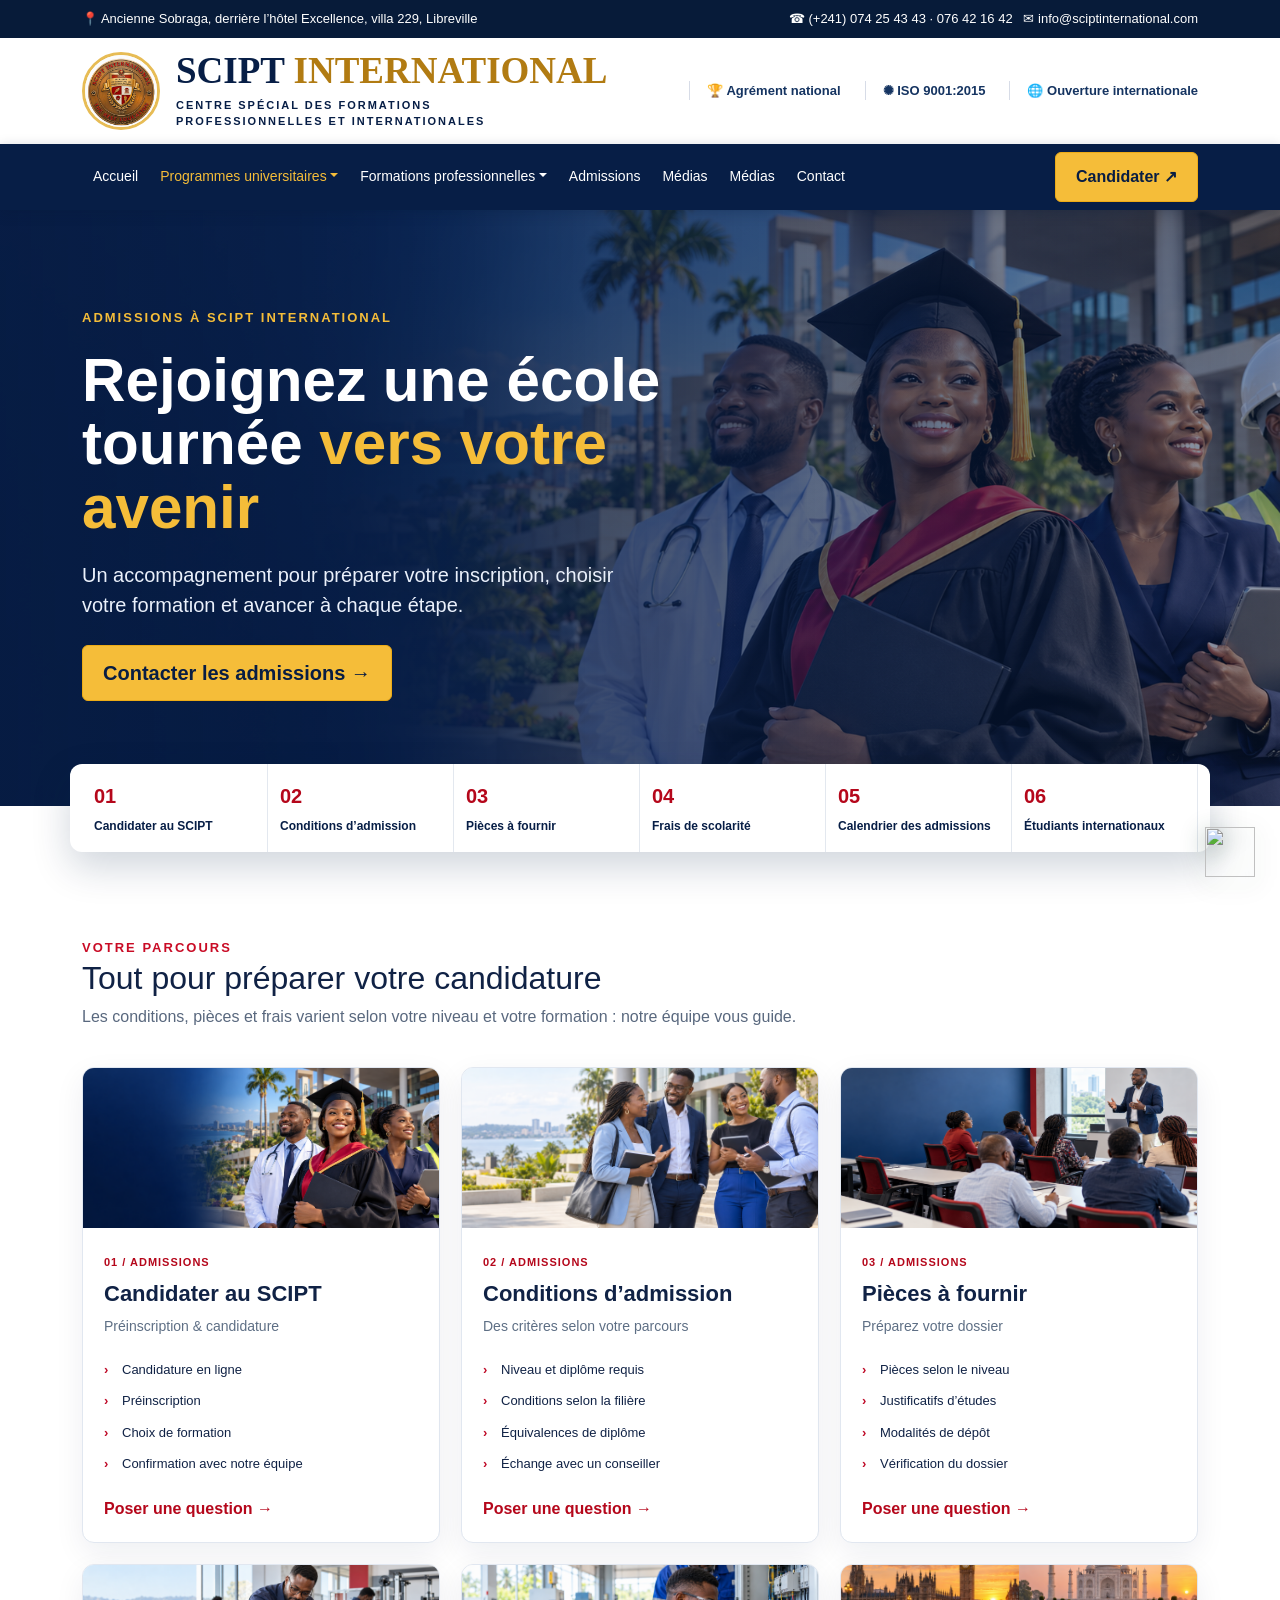
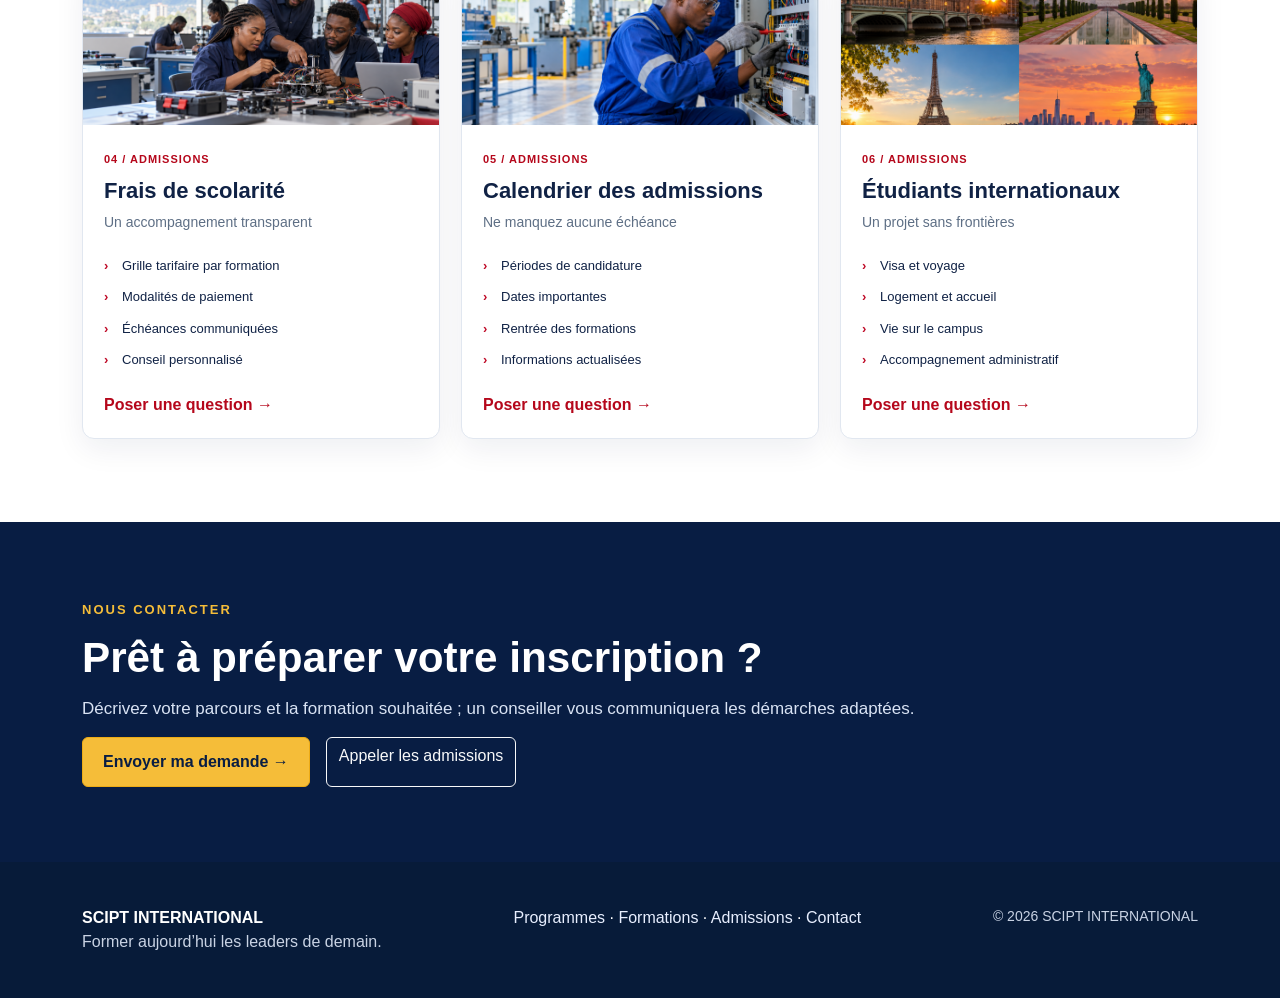
==== commit abedb94e: "Correct spelling and phrasing in admissions page" ====
--- a/admissions.html
+++ b/admissions.html
@@ -14,7 +14,7 @@
 <body>
     <div class="topbar">
         <div class="container d-flex flex-wrap justify-content-between gap-2"><span>📍 Ancienne Sobraga, derrière
-                l’hôtel Excellence, villa 229, Libreville</span><span>☎ (+241) 077 831 740 · 077 831 715 <span
+                l’hôtel Excellence, villa 229, Libreville</span><span>☎ (+241) 074 25 43 43 · 076 42 16 42 <span
                     class="d-none d-lg-inline">&nbsp; ✉ info@sciptinternational.com</span></span></div>
     </div>
     <header class="brand-head">
@@ -57,7 +57,6 @@
                             <li><a class="dropdown-item" href="index.html#professionnel" data-level="CQF">CQF</a></li>
                         </ul>
                     </li>
-                    <li class="nav-item"><a class="nav-link" href="index.html#ecoles">Nos écoles</a></li>
                     <li class="nav-item"><a class="nav-link" href="admissions.html">Admissions</a></li>
                     <li class="nav-item"><a class="nav-link" href="medias.html">Médias</a></li>
                     <li class="nav-item"><a class="nav-link" href="medias.html">Médias</a></li>
@@ -75,7 +74,7 @@
             </div>
         </section>
         <nav class="admissions-quick" aria-label="Étapes des admissions">
-            <div class="container"><a href="#admission-01"><b>01</b><span>Candidater à SCIPT</span></a><a
+            <div class="container"><a href="#admission-01"><b>01</b><span>Candidater au SCIPT</span></a><a
                     href="#admission-02"><b>02</b><span>Conditions d’admission</span></a><a
                     href="#admission-03"><b>03</b><span>Pièces à fournir</span></a><a
                     href="#admission-04"><b>04</b><span>Frais de scolarité</span></a><a
@@ -96,7 +95,7 @@
                         <div class="admission-topic-visual"><img src="assets/slide-universitaire-v2.png"
                                 alt="Illustration : Candidater à SCIPT" loading="lazy"></div>
                         <div class="admission-topic-content"><span>01 / ADMISSIONS</span>
-                            <h2>Candidater à SCIPT</h2>
+                            <h2>Candidater au SCIPT</h2>
                             <p>Préinscription & candidature</p>
                             <ul>
                                 <li>Candidature en ligne</li>
@@ -207,4 +206,4 @@
     <script src="assets/app.js"></script>
 </body>
 
-</html>+</html>
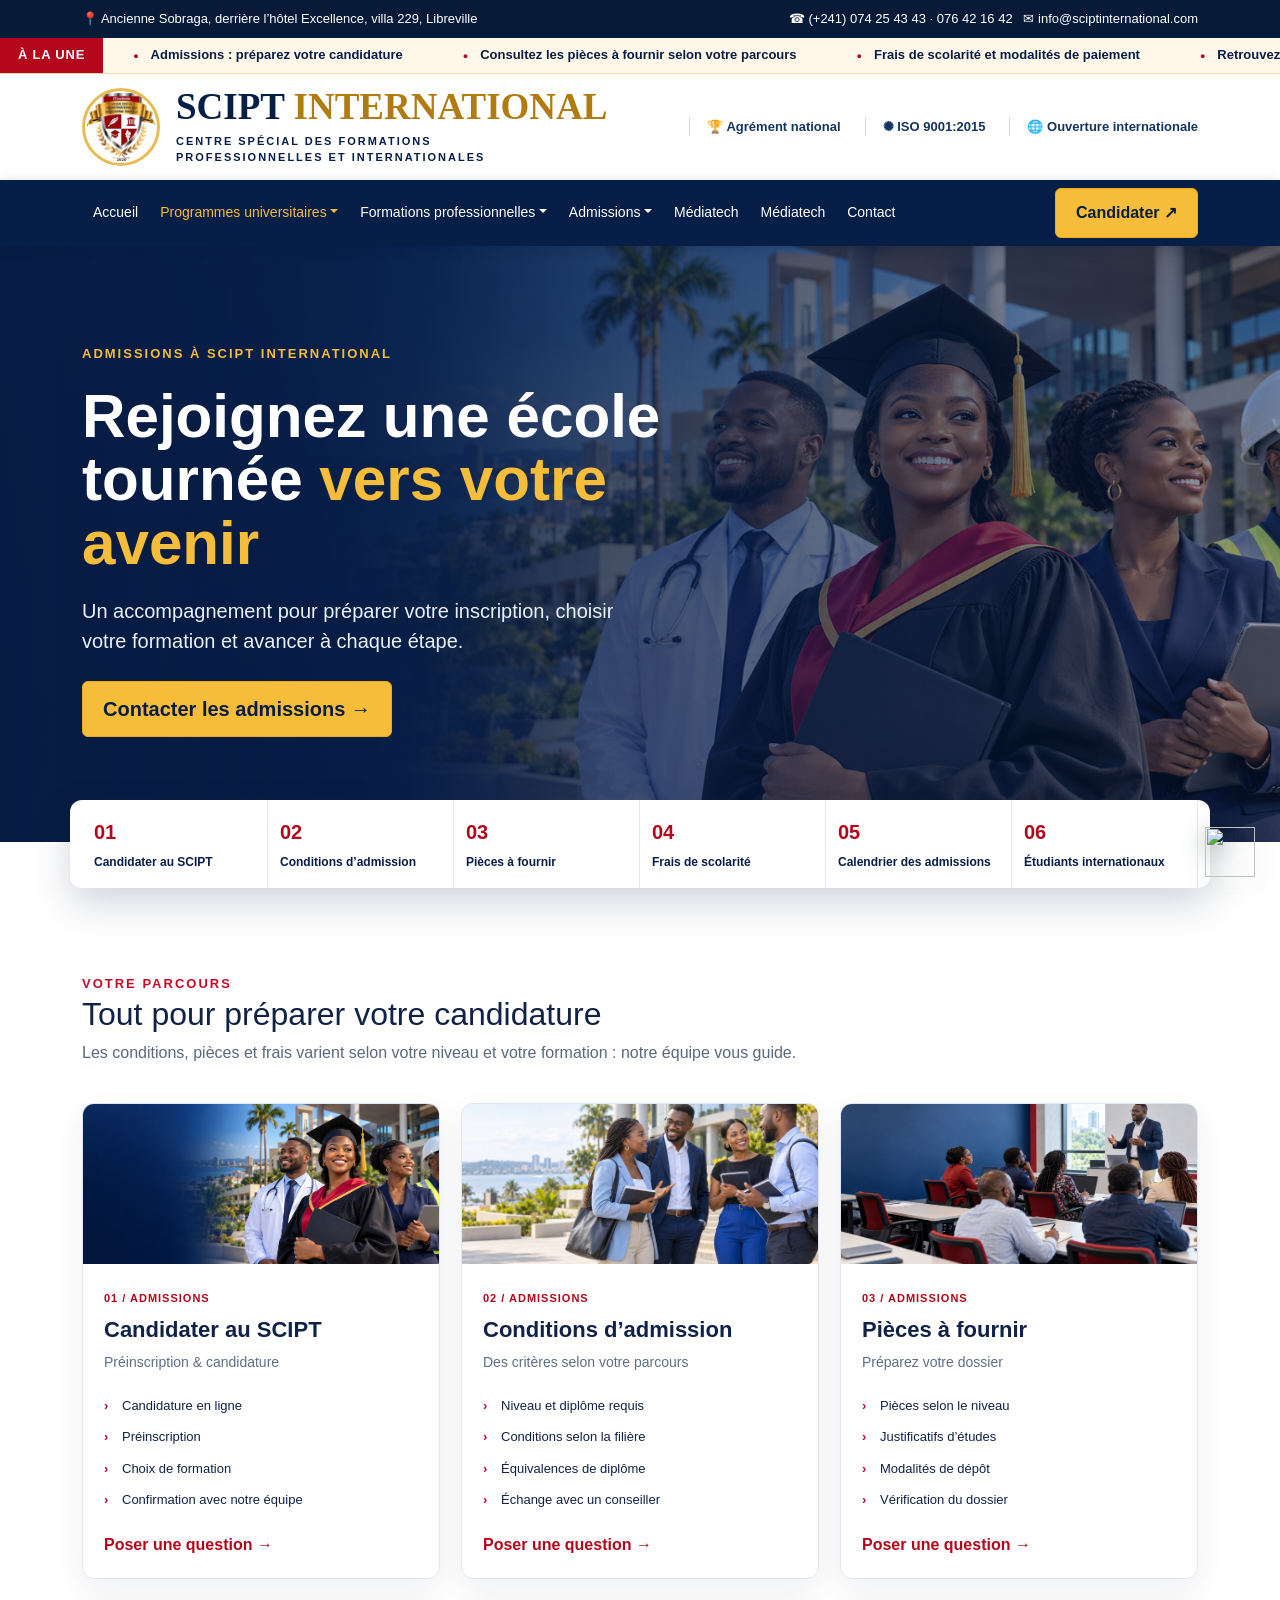
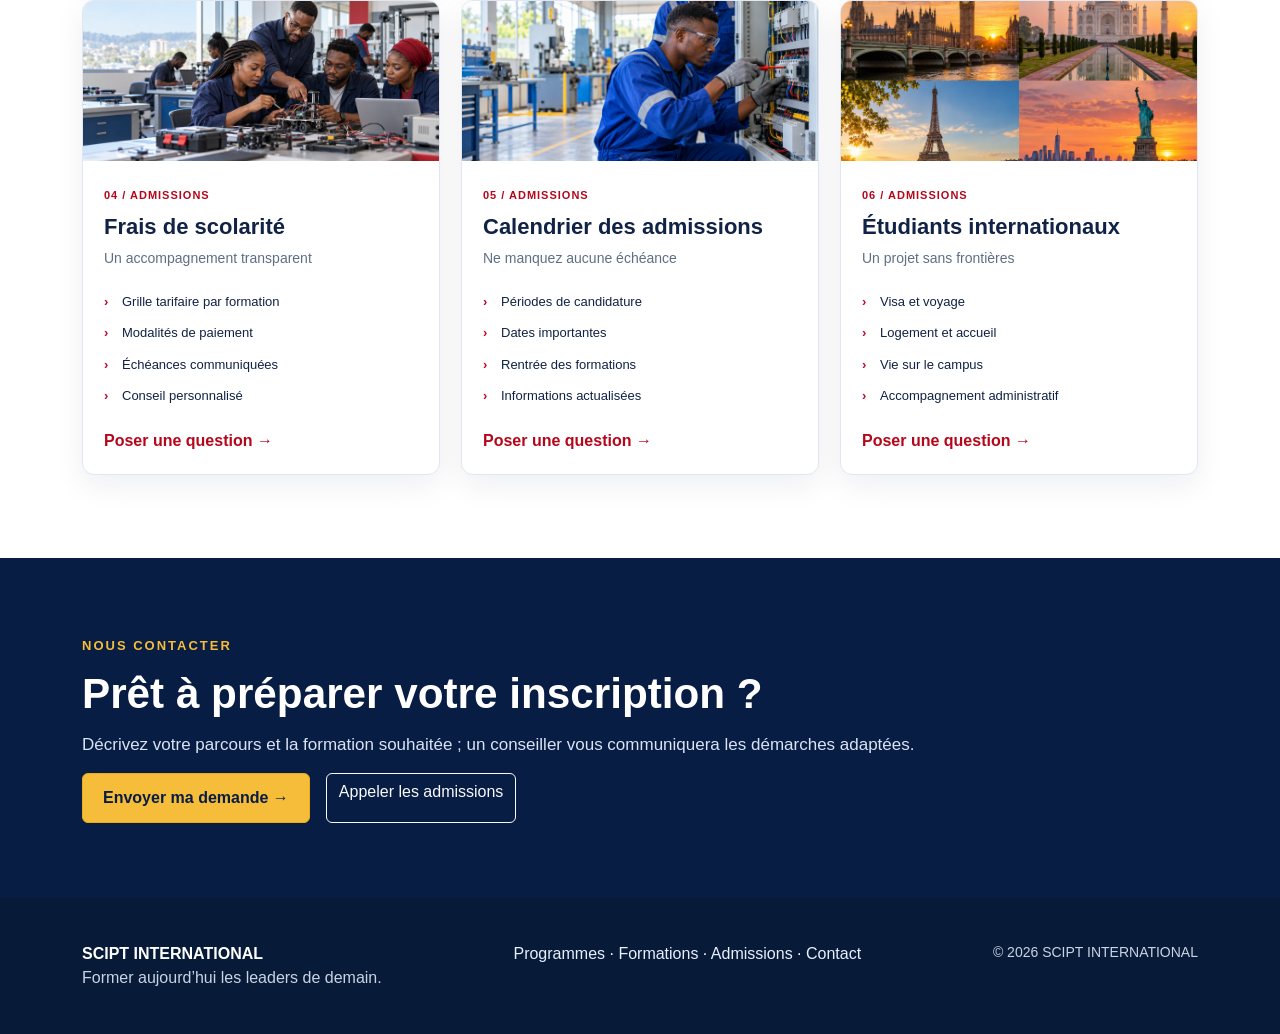
==== commit e3a9f666: "première mise ç jour totale du site" ====
--- a/admissions.html
+++ b/admissions.html
@@ -17,10 +17,11 @@
                 l’hôtel Excellence, villa 229, Libreville</span><span>☎ (+241) 074 25 43 43 · 076 42 16 42 <span
                     class="d-none d-lg-inline">&nbsp; ✉ info@sciptinternational.com</span></span></div>
     </div>
+    <div class="news-ticker" aria-label="Informations utiles"><span class="news-ticker-label">À LA UNE</span><div class="news-ticker-window"><div class="news-ticker-track"><span><a href="admissions.html#admission-01">Admissions : préparez votre candidature</a></span><span><a href="admissions.html#admission-03">Consultez les pièces à fournir selon votre parcours</a></span><span><a href="admissions.html#admission-04">Frais de scolarité et modalités de paiement</a></span><span><a href="admissions.html#admission-05">Retrouvez le calendrier des admissions</a></span><span aria-hidden="true"><a href="admissions.html#admission-01" tabindex="-1">Admissions : préparez votre candidature</a></span><span aria-hidden="true"><a href="admissions.html#admission-03" tabindex="-1">Consultez les pièces à fournir selon votre parcours</a></span><span aria-hidden="true"><a href="admissions.html#admission-04" tabindex="-1">Frais de scolarité et modalités de paiement</a></span><span aria-hidden="true"><a href="admissions.html#admission-05" tabindex="-1">Retrouvez le calendrier des admissions</a></span></div></div></div>
     <header class="brand-head">
         <div class="container d-flex align-items-center justify-content-between gap-3"><a
                 class="brand d-flex align-items-center gap-3" href="index.html#accueil"><img
-                    src="assets/blason-doctoral.jpg" alt="Blason SCIPT INTERNATIONAL"><span><strong>SCIPT
+                    src="assets/logo.png" alt="Logo du SCIPT INTERNATIONAL"><span><strong>SCIPT
                         <em>INTERNATIONAL</em></strong><small>CENTRE SPÉCIAL DES FORMATIONS<br>PROFESSIONNELLES ET
                         INTERNATIONALES</small></span></a>
             <div class="brand-points d-none d-xl-flex"><span>🏆 Agrément national</span><span>✺ ISO
@@ -57,9 +58,9 @@
                             <li><a class="dropdown-item" href="index.html#professionnel" data-level="CQF">CQF</a></li>
                         </ul>
                     </li>
-                    <li class="nav-item"><a class="nav-link" href="admissions.html">Admissions</a></li>
-                    <li class="nav-item"><a class="nav-link" href="medias.html">Médias</a></li>
-                    <li class="nav-item"><a class="nav-link" href="medias.html">Médias</a></li>
+                    <li class="nav-item dropdown admissions-dropdown"><a class="nav-link dropdown-toggle" href="admissions.html" id="admissionsMenu" role="button" data-bs-toggle="dropdown" aria-expanded="false">Admissions</a><div class="dropdown-menu admissions-mega" aria-labelledby="admissionsMenu"><div class="admissions-menu-grid"><section class="admissions-menu-column theme-red"><a class="admissions-menu-heading" href="admissions.html#admission-01"><span class="admissions-menu-icon" aria-hidden="true">✎</span><span><strong>Candidater à SCIPT</strong><small>Rejoignez une formation d’excellence</small></span></a><ul><li><a href="admissions.html#admission-01">Candidature en ligne</a></li><li><a href="admissions.html#admission-01">Préinscription</a></li><li><a href="admissions.html#admission-01">Choix de formation</a></li><li><a href="admissions.html#admission-01">Confirmation d’inscription</a></li></ul><a class="admissions-menu-action" href="admissions.html#admission-01">En savoir plus <span aria-hidden="true">→</span></a></section><section class="admissions-menu-column theme-blue"><a class="admissions-menu-heading" href="admissions.html#admission-02"><span class="admissions-menu-icon" aria-hidden="true">🎓</span><span><strong>Conditions d’admission</strong><small>Des critères clairs et accessibles</small></span></a><ul><li><a href="admissions.html#admission-02">Niveaux d’admission</a></li><li><a href="admissions.html#admission-02">Conditions par filière</a></li><li><a href="admissions.html#admission-02">Équivalences de diplômes</a></li><li><a href="admissions.html#admission-02">Étudiants internationaux</a></li></ul><a class="admissions-menu-action" href="admissions.html#admission-02">En savoir plus <span aria-hidden="true">→</span></a></section><section class="admissions-menu-column theme-green"><a class="admissions-menu-heading" href="admissions.html#admission-03"><span class="admissions-menu-icon" aria-hidden="true">📁</span><span><strong>Pièces à fournir</strong><small>Préparez facilement votre dossier</small></span></a><ul><li><a href="admissions.html#admission-03">Liste des pièces obligatoires</a></li><li><a href="admissions.html#admission-03">Pièces selon le niveau</a></li><li><a href="admissions.html#admission-03">Justificatifs d’études</a></li><li><a href="admissions.html#admission-03">Dépôt du dossier</a></li></ul><a class="admissions-menu-action" href="admissions.html#admission-03">En savoir plus <span aria-hidden="true">→</span></a></section><section class="admissions-menu-column theme-purple"><a class="admissions-menu-heading" href="admissions.html#admission-04"><span class="admissions-menu-icon" aria-hidden="true">◉</span><span><strong>Frais de scolarité</strong><small>Des modalités transparentes</small></span></a><ul><li><a href="admissions.html#admission-04">Grilles tarifaires</a></li><li><a href="admissions.html#admission-04">Formations professionnelles</a></li><li><a href="admissions.html#admission-04">Modalités de paiement</a></li><li><a href="admissions.html#admission-04">Règlement financier</a></li></ul><a class="admissions-menu-action" href="admissions.html#admission-04">En savoir plus <span aria-hidden="true">→</span></a></section><section class="admissions-menu-column theme-red"><a class="admissions-menu-heading" href="admissions.html#admission-05"><span class="admissions-menu-icon" aria-hidden="true">▦</span><span><strong>Calendrier des admissions</strong><small>Ne manquez aucune échéance</small></span></a><ul><li><a href="admissions.html#admission-05">Périodes de candidature</a></li><li><a href="admissions.html#admission-05">Rentrée académique</a></li><li><a href="admissions.html#admission-05">Rentrée des formations</a></li><li><a href="admissions.html#admission-05">Dates importantes</a></li></ul><a class="admissions-menu-action" href="admissions.html#admission-05">En savoir plus <span aria-hidden="true">→</span></a></section><section class="admissions-menu-column theme-blue"><a class="admissions-menu-heading" href="admissions.html#admission-06"><span class="admissions-menu-icon" aria-hidden="true">🌐</span><span><strong>Étudiants internationaux</strong><small>Un accompagnement dédié</small></span></a><ul><li><a href="admissions.html#admission-06">Procédures spécifiques</a></li><li><a href="admissions.html#admission-06">Visa et voyage</a></li><li><a href="admissions.html#admission-06">Logement et accueil</a></li><li><a href="admissions.html#admission-06">Vie sur le campus</a></li></ul><a class="admissions-menu-action" href="admissions.html#admission-06">En savoir plus <span aria-hidden="true">→</span></a></section></div></div></li>
+                    <li class="nav-item"><a class="nav-link" href="medias.html">Médiatech</a></li>
+                    <li class="nav-item"><a class="nav-link" href="medias.html">Médiatech</a></li>
                     <li class="nav-item"><a class="nav-link" href="index.html#contact">Contact</a></li>
                 </ul><a href="admissions.html#candidature" class="btn btn-gold nav-apply">Candidater ↗</a>
             </div>
--- a/assets/style.css
+++ b/assets/style.css
@@ -2307,4 +2307,48 @@
     width: 54px;
     height: 54px;
   }
-}+}
+/* Médiatech : accès accueil, récits et contributions */
+.mediatech-home{padding:72px 0 78px;background:#f2f6fc}.mediatech-home-heading{display:flex;align-items:end;justify-content:space-between;gap:30px;margin-bottom:28px}.mediatech-home h2,.mediatech-hub h2{font-weight:800;letter-spacing:-.035em;color:#071e46}.mediatech-home-heading p{margin:0;color:#53647b}.mediatech-home-grid{display:grid;grid-template-columns:repeat(3,minmax(0,1fr));gap:17px}.mediatech-home-card{position:relative;display:block;min-height:255px;overflow:hidden;border-radius:17px;background:#09275b;color:#fff;isolation:isolate;text-decoration:none}.mediatech-home-card:after{content:"";position:absolute;inset:0;background:linear-gradient(180deg,transparent 16%,#061a3ce8 100%);z-index:-1}.mediatech-home-card img{position:absolute;inset:0;width:100%;height:100%;object-fit:cover;z-index:-2;transition:transform .55s ease}.mediatech-home-card:hover img,.mediatech-home-card:focus-visible img{transform:scale(1.08)}.mediatech-home-card span{position:absolute;bottom:19px;left:21px;right:18px;display:grid;gap:3px}.mediatech-home-card small,.mediatech-entry-type{font-size:.7rem;font-weight:800;letter-spacing:.15em;color:#e7bc61}.mediatech-home-card strong{font-size:1.35rem;line-height:1.2}.mediatech-home-card em{font-style:normal;color:#e1e8f5;font-size:.88rem}.mediatech-home-card:hover,.mediatech-home-card:focus-visible{color:white}.mediatech-hub{padding:82px 0;background:radial-gradient(circle at 80% 8%,#dceaff 0,transparent 35%),#f4f7fb}.mediatech-intro{max-width:720px}.mediatech-intro h2{font-size:clamp(2rem,4vw,3.2rem)}.mediatech-intro p{color:#53647b;font-size:1.05rem}.mediatech-switches{display:flex;flex-wrap:wrap;gap:10px;margin:29px 0}.mediatech-switches button{border:1px solid #ccd7e8;border-radius:25px;background:white;color:#09265a;padding:9px 20px;font-weight:700;cursor:pointer;transition:background .2s,color .2s,transform .2s}.mediatech-switches button:hover{transform:translateY(-2px)}.mediatech-switches button.active{background:#08265a;color:white;border-color:#08265a}.mediatech-feed{display:grid;grid-template-columns:repeat(2,minmax(0,1fr));gap:20px}.mediatech-entry{background:white;border:1px solid #e2eaf4;border-radius:17px;overflow:hidden;box-shadow:0 15px 38px #06204712;transition:transform .25s,box-shadow .25s}.mediatech-entry:hover{transform:translateY(-5px);box-shadow:0 20px 44px #06204725}.mediatech-entry-media{height:260px;background:#071e46;overflow:hidden}.mediatech-entry-media img,.mediatech-entry-media iframe,.mediatech-entry-media video{display:block;width:100%;height:100%;object-fit:cover;border:0}.mediatech-entry-media img{transition:transform .45s}.mediatech-entry:hover .mediatech-entry-media img{transform:scale(1.04)}.mediatech-entry-body{padding:25px 27px 29px}.mediatech-entry h3{font-size:1.34rem;color:#071e46;font-weight:800;margin:11px 0 9px}.mediatech-entry p{color:#54657a;line-height:1.6;margin:0}.mediatech-entry-type{color:#b52133}.mediatech-credit{display:block;margin-top:14px;color:#51627b}.mediatech-empty{grid-column:1/-1;padding:28px;border:1px dashed #9cb2cf;border-radius:15px;background:#fff;color:#54657a}.mediatech-video-link{display:grid;place-items:center;height:100%;font-weight:800;color:#fff;text-decoration:none}.mediatech-video-feature{display:grid;grid-template-columns:1fr 1fr;gap:30px;align-items:center;margin:62px 0;border-radius:22px;overflow:hidden;background:#071e46;color:#fff}.mediatech-video-feature>div{padding:36px 15px 38px 42px}.mediatech-video-feature h3{font-size:clamp(1.5rem,2.8vw,2.3rem);font-weight:800}.mediatech-video-feature p{color:#cedaf1}.mediatech-video-feature img{width:100%;height:100%;min-height:300px;object-fit:cover}.mediatech-submit{display:grid;grid-template-columns:.8fr 1.2fr;gap:42px;padding:38px;background:white;border-radius:20px;box-shadow:0 15px 40px #071e4612}.mediatech-submit h3{font-size:2rem;color:#071e46;font-weight:800}.mediatech-submit p{color:#53647b}.mediatech-submit-note{font-size:.87rem}.mediatech-submit form label{display:block;margin-bottom:6px;color:#08265a;font-weight:700}.mediatech-submit form .mediatech-consent{display:flex;align-items:flex-start;gap:8px;font-size:.9rem}.mediatech-submit form .mediatech-consent input{margin-top:5px}.mediatech-submit form small{color:#67758a}@media(max-width:850px){.mediatech-home-heading{display:block}.mediatech-home-heading .btn{margin-top:20px}.mediatech-home-grid{grid-template-columns:repeat(2,1fr)}.mediatech-submit{grid-template-columns:1fr}.mediatech-video-feature{grid-template-columns:1fr}.mediatech-video-feature>div{padding:36px}.mediatech-video-feature img{max-height:270px}}@media(max-width:600px){.mediatech-home,.mediatech-hub{padding:55px 0}.mediatech-home-grid,.mediatech-feed{grid-template-columns:1fr}.mediatech-home-card{min-height:220px}.mediatech-entry-media{height:215px}.mediatech-submit{padding:25px;gap:18px}.mediatech-switches button{padding:8px 14px}}
+@media(prefers-reduced-motion:reduce){.mediatech-home-card img,.mediatech-entry,.mediatech-entry-media img,.mediatech-switches button{transition:none}}
+
+/* Carte Médiatech superposée au carrousel, inspirée de la maquette transmise. */
+.homepage-hero .school-slide-caption h1,.homepage-hero .school-slide-caption h2{max-width:610px}.homepage-hero .school-slide-caption p{max-width:530px}.slide-mediatech{position:absolute;z-index:5;right:max(5.8%,calc((100vw - 1320px)/2));top:50%;transform:translateY(-54%);width:310px;padding:23px 17px 16px;background:linear-gradient(153deg,#132b55,#071b3c 76%);border:1px solid #ffffff45;border-radius:18px;box-shadow:0 22px 42px #04102e82;color:#fff}.slide-mediatech-kicker{display:block;margin:0 6px 11px;color:#ffd050;letter-spacing:.22em;font-size:.82rem;font-weight:900}.slide-mediatech h2{font-size:1.35rem;line-height:1.12;font-weight:800;color:#fff;margin:0 6px 21px}.slide-mediatech-links{display:grid;gap:8px}.slide-mediatech-links a{display:flex;align-items:center;min-height:70px;overflow:hidden;border:1px solid #ffffff30;border-radius:10px;color:#fff;text-decoration:none;background:#ffffff17;transition:transform .22s,background .22s,border-color .22s}.slide-mediatech-links a:hover,.slide-mediatech-links a:focus-visible{transform:translateX(-4px);background:#ffffff32;border-color:#f9ca67}.slide-mediatech-links img{flex:0 0 86px;width:86px;height:70px;object-fit:cover}.slide-mediatech-links span{display:grid;gap:1px;padding:7px 9px}.slide-mediatech-links strong{font-size:.96rem;line-height:1.14}.slide-mediatech-links small{font-size:.7rem;color:#d7e4f9;line-height:1.25}.slide-mediatech-all{display:block;margin-top:12px;padding:11px 8px;text-align:center;border-radius:9px;background:#cc0924;color:#fff;text-decoration:none;font-weight:800;font-size:.88rem;transition:background .2s,transform .2s}.slide-mediatech-all:hover,.slide-mediatech-all:focus-visible{background:#ef1f3d;color:#fff;transform:translateY(-2px)}
+@media(max-width:1199px){.slide-mediatech{width:270px;right:5%;padding:17px 13px 13px}.homepage-hero .school-slide-caption h1,.homepage-hero .school-slide-caption h2{max-width:480px;font-size:clamp(36px,4vw,52px)}.homepage-hero .school-slide-caption p{max-width:440px}.slide-mediatech-links img{width:70px;flex-basis:70px}}
+@media(max-width:767px){.school-slide-image{height:850px}.homepage-hero .school-slide-caption{top:23%;padding-left:8%;padding-right:8%}.homepage-hero .school-slide-caption h1,.homepage-hero .school-slide-caption h2{font-size:clamp(31px,8vw,40px);max-width:100%}.homepage-hero .school-slide-caption p{font-size:15px;max-width:100%;margin-bottom:17px}.homepage-hero .school-slide-caption .btn{font-size:14px;padding:10px 14px}.slide-mediatech{width:min(380px,calc(100% - 42px));left:50%;right:auto;top:auto;bottom:56px;transform:translateX(-50%);padding:16px}.slide-mediatech h2{font-size:1.12rem;margin-bottom:10px}.slide-mediatech-kicker{font-size:.7rem;margin-bottom:5px}.slide-mediatech-links{gap:5px}.slide-mediatech-links a{min-height:57px}.slide-mediatech-links img{height:57px;width:75px;flex-basis:75px}.slide-mediatech-all{margin-top:8px;padding:8px}.homepage-hero .carousel-indicators{bottom:19px}.homepage-hero .carousel-control-prev,.homepage-hero .carousel-control-next{width:8%;z-index:2}}
+@media(max-width:390px){.school-slide-image{height:900px}.homepage-hero .school-slide-caption{top:23%}.slide-mediatech{bottom:53px}}
+@media(prefers-reduced-motion:reduce){.slide-mediatech-links a,.slide-mediatech-all{transition:none}}
+
+/* Bande d’informations immédiatement sous la barre de contact. */
+.news-ticker{display:flex;align-items:stretch;background:#fff8e8;color:#081d45;border-bottom:1px solid #e9d8ae;min-height:36px;overflow:hidden;font-size:13px}
+.news-ticker-label{flex:none;display:flex;align-items:center;padding:0 18px;background:#b5071b;color:#fff;font-weight:800;letter-spacing:.06em;z-index:1}
+.news-ticker-window{overflow:hidden;flex:1;display:flex;align-items:center}
+.news-ticker-track{display:flex;width:max-content;align-items:center;animation:scipt-ticker 34s linear infinite}
+.news-ticker-track span{flex:none;padding:0 30px;white-space:nowrap}
+.news-ticker-track span::before{content:'●';color:#b5071b;font-size:9px;margin-right:12px}
+.news-ticker a{color:inherit;font-weight:600}
+.news-ticker a:hover{text-decoration:underline}
+.news-ticker:focus-within .news-ticker-track,.news-ticker:hover .news-ticker-track{animation-play-state:paused}
+@keyframes scipt-ticker{to{transform:translateX(-50%)}}
+/* Menu Admissions : six rubriques de la maquette, accessibles au clic. */
+.navbar .container{position:relative}
+.admissions-dropdown{position:static}
+.admissions-mega{left:0;right:0;top:100%;width:100%;padding:18px 12px;border-radius:0 0 12px 12px;white-space:normal;max-height:min(75vh,650px);overflow:auto}
+.admissions-menu-grid{display:grid;grid-template-columns:repeat(6,minmax(0,1fr))}
+.admissions-menu-column{display:flex;flex-direction:column;min-width:0;padding:10px 12px;border-right:1px solid #e4e9f0;color:#102245}
+.admissions-menu-column:last-child{border-right:0}
+.admissions-menu-heading{display:flex;align-items:flex-start;gap:8px;color:var(--topic,#b5071b);min-height:92px}
+.admissions-menu-heading strong{display:block;text-transform:uppercase;font-size:12px;line-height:1.25}
+.admissions-menu-heading small{display:block;margin-top:5px;font-size:11px;line-height:1.35;color:#344868}
+.admissions-menu-icon{font-size:26px;line-height:1}
+.admissions-menu-column ul{list-style:none;padding:0;margin:8px 0 16px}
+.admissions-menu-column li{margin:0 0 8px;font-size:12px;line-height:1.35}
+.admissions-menu-column li a{color:#07337a}
+.admissions-menu-column li a::before{content:'›';color:#dd0920;font-size:19px;vertical-align:-1px;margin-right:7px}
+.admissions-menu-column a:hover{text-decoration:underline}
+.admissions-menu-action{margin-top:auto;padding:10px 6px;text-align:center;border-radius:6px;color:var(--topic,#b5071b);background:color-mix(in srgb,var(--topic,#b5071b) 10%,white);font-size:12px;font-weight:700}
+.theme-blue{--topic:#0744b1}.theme-green{--topic:#07803d}.theme-purple{--topic:#6e20c6}.theme-red{--topic:#cb061c}
+@media(max-width:1199px){.admissions-menu-grid{grid-template-columns:repeat(3,minmax(0,1fr))}.admissions-menu-column{border-bottom:1px solid #e4e9f0}}
+@media(max-width:991px){.admissions-mega{position:static!important;width:100%;max-height:65vh}.admissions-menu-grid{grid-template-columns:repeat(2,minmax(0,1fr))}.admissions-menu-heading{min-height:70px}}
+@media(max-width:575px){.admissions-menu-grid{grid-template-columns:1fr}.admissions-menu-column{border-right:0}.admissions-menu-heading{min-height:0}.news-ticker-label{padding:0 10px;font-size:11px}}
+@media(prefers-reduced-motion:reduce){.news-ticker-track{animation:none;flex-wrap:wrap;width:auto}.news-ticker-track span[aria-hidden="true"]{display:none}.news-ticker-window{overflow:auto}}
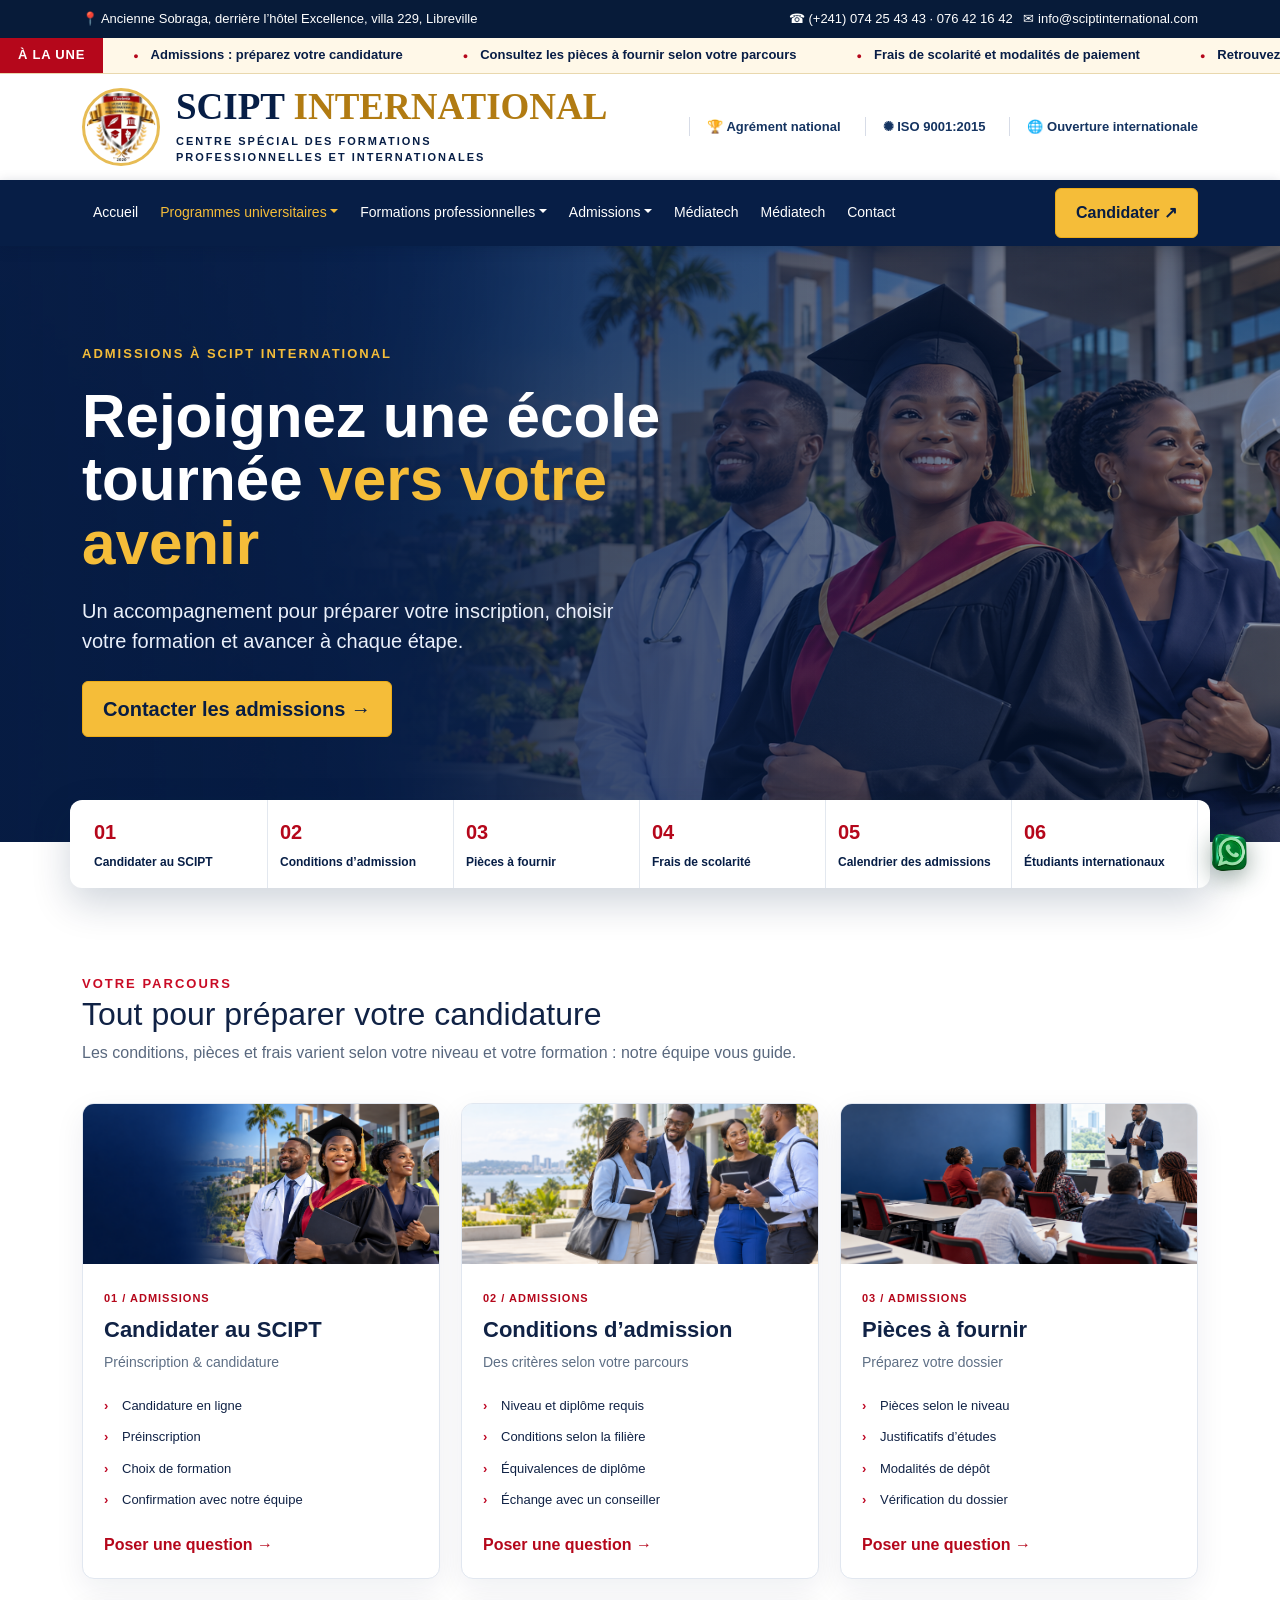
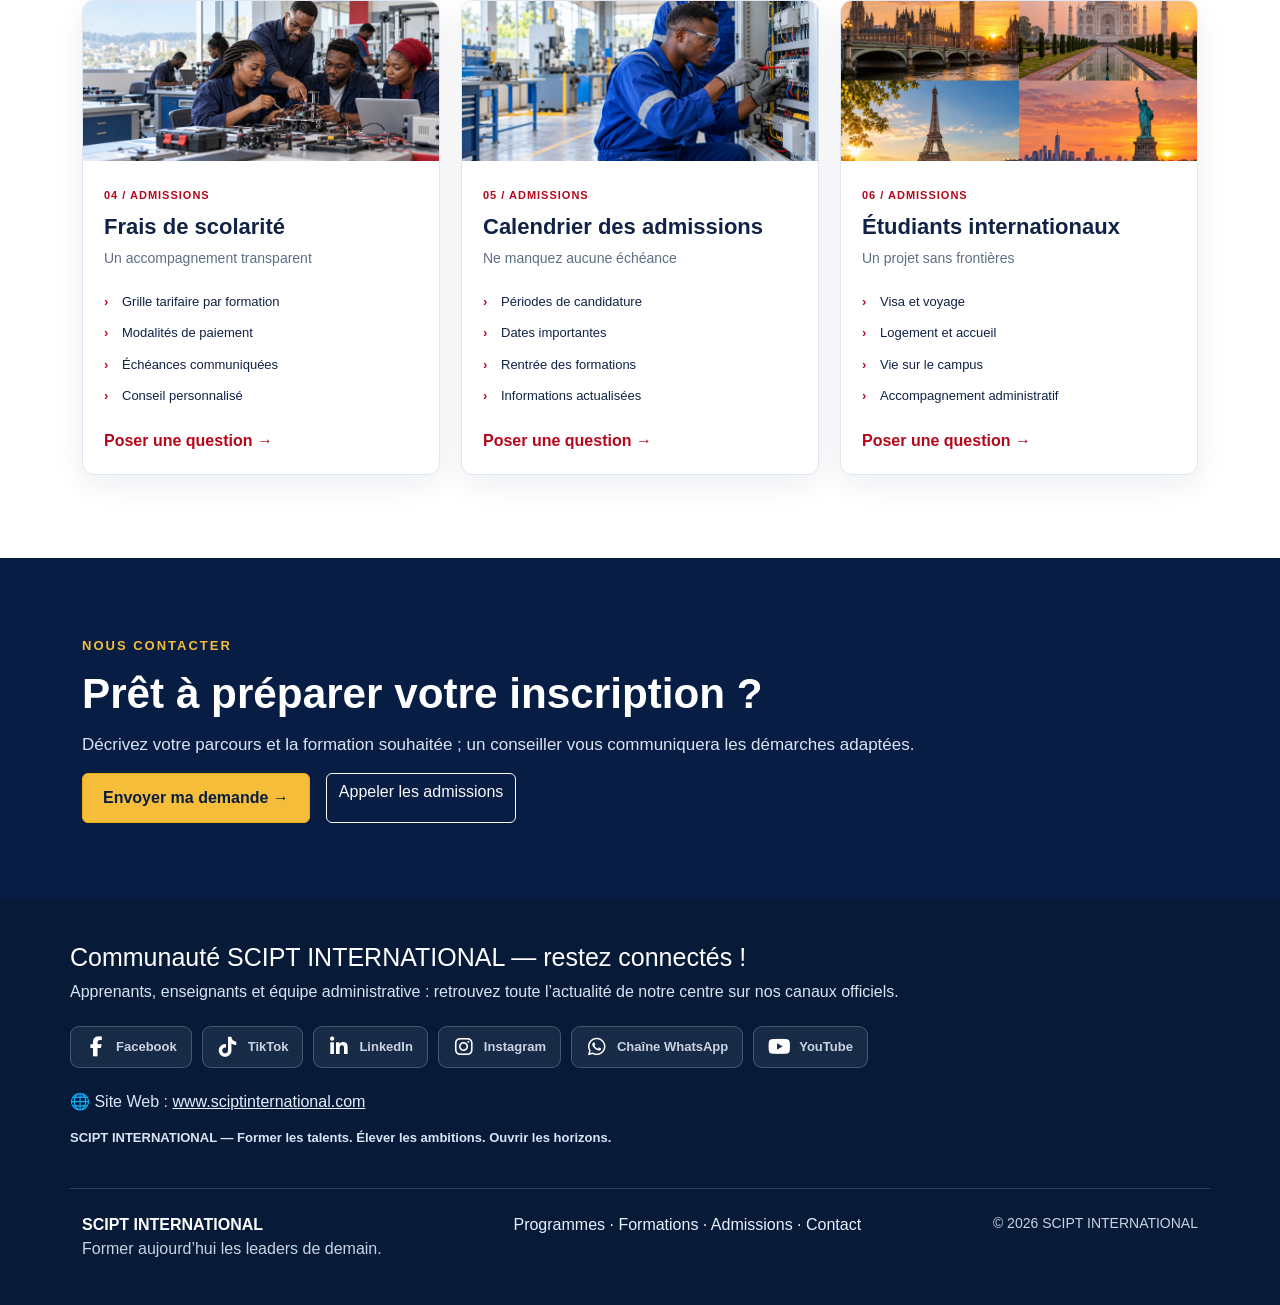
==== commit ead930ca: "mise à en marche des liens des réseaux sociaux" ====
--- a/admissions.html
+++ b/admissions.html
@@ -9,6 +9,7 @@
     <title>Admissions — SCIPT INTERNATIONAL</title>
     <link rel="stylesheet" href="assets/bootstrap.min.css">
     <link rel="stylesheet" href="assets/style.css">
+    <link rel="stylesheet" href="https://cdn.jsdelivr.net/npm/@fortawesome/fontawesome-free@6.7.2/css/all.min.css">
 </head>
 
 <body>
@@ -21,7 +22,7 @@
     <header class="brand-head">
         <div class="container d-flex align-items-center justify-content-between gap-3"><a
                 class="brand d-flex align-items-center gap-3" href="index.html#accueil"><img
-                    src="assets/logo.png" alt="Logo du SCIPT INTERNATIONAL"><span><strong>SCIPT
+                    src="assets/logo.png" alt="Logo du SCIPT INTERNATIONAL"></span><span><strong>SCIPT
                         <em>INTERNATIONAL</em></strong><small>CENTRE SPÉCIAL DES FORMATIONS<br>PROFESSIONNELLES ET
                         INTERNATIONALES</small></span></a>
             <div class="brand-points d-none d-xl-flex"><span>🏆 Agrément national</span><span>✺ ISO
@@ -192,6 +193,7 @@
         </section>
     </main>
     <footer>
+        <div class="scipt-community container"><div class="scipt-community-intro"><h2>Communauté SCIPT INTERNATIONAL — restez connectés !</h2><p>Apprenants, enseignants et équipe administrative : retrouvez toute l’actualité de notre centre sur nos canaux officiels.</p></div><nav class="scipt-social-links" aria-label="Réseaux sociaux officiels"><a class="scipt-social-link" href="https://www.facebook.com/share/1EuJG1NpV4/?mibextid=wwXIfr" target="_blank" rel="noopener noreferrer" aria-label="SCIPT INTERNATIONAL sur Facebook"><i class="fa-brands fa-facebook-f" aria-hidden="true"></i><span>Facebook</span></a><a class="scipt-social-link" href="https://www.tiktok.com/@scipt.internation" target="_blank" rel="noopener noreferrer" aria-label="SCIPT INTERNATIONAL sur TikTok"><i class="fa-brands fa-tiktok" aria-hidden="true"></i><span>TikTok</span></a><a class="scipt-social-link" href="https://www.linkedin.com/company/sciptinternational/" target="_blank" rel="noopener noreferrer" aria-label="SCIPT INTERNATIONAL sur LinkedIn"><i class="fa-brands fa-linkedin-in" aria-hidden="true"></i><span>LinkedIn</span></a><a class="scipt-social-link" href="https://www.instagram.com/sciptinternational/" target="_blank" rel="noopener noreferrer" aria-label="SCIPT INTERNATIONAL sur Instagram"><i class="fa-brands fa-instagram" aria-hidden="true"></i><span>Instagram</span></a><a class="scipt-social-link" href="https://whatsapp.com/channel/0029VbDUFcN8V0tgVDjPsR2t" target="_blank" rel="noopener noreferrer" aria-label="SCIPT INTERNATIONAL sur Chaîne WhatsApp"><i class="fa-brands fa-whatsapp" aria-hidden="true"></i><span>Chaîne WhatsApp</span></a><a class="scipt-social-link" href="https://youtube.com/@sciptinternational?si=EKJrWPLI2fUAcVdP" target="_blank" rel="noopener noreferrer" aria-label="SCIPT INTERNATIONAL sur YouTube"><i class="fa-brands fa-youtube" aria-hidden="true"></i><span>YouTube</span></a></nav><p class="scipt-community-site">🌐 Site Web : <a href="https://www.sciptinternational.com/" target="_blank" rel="noopener noreferrer">www.sciptinternational.com</a></p><p class="scipt-community-signature">SCIPT INTERNATIONAL — Former les talents. Élever les ambitions. Ouvrir les horizons.</p></div>
         <div class="container d-flex flex-wrap justify-content-between gap-3">
             <div><strong>SCIPT INTERNATIONAL</strong><br><span>Former aujourd’hui les leaders de demain.</span></div>
             <div><a href="programmes-universitaires.html">Programmes</a> · <a
@@ -200,7 +202,7 @@
                 INTERNATIONAL</small>
         </div>
     </footer><a class="float-contact" href="https://wa.me/241074254343" target="_blank" rel="noopener"
-        aria-label="Contacter le SCIPT par WhatsApp"><img src="assets/whatsapp.png;" style="width: 50px; height: 50px;"alt=""></a>
+        aria-label="Contacter le SCIPT par WhatsApp"><img src="assets/whatsapp.png" style="width: 50px; height: 50px;"alt=""></a>
     <script src="assets/bootstrap.bundle.min.js">
 
     </script>
--- a/assets/style.css
+++ b/assets/style.css
@@ -2352,3 +2352,15 @@
 @media(max-width:991px){.admissions-mega{position:static!important;width:100%;max-height:65vh}.admissions-menu-grid{grid-template-columns:repeat(2,minmax(0,1fr))}.admissions-menu-heading{min-height:70px}}
 @media(max-width:575px){.admissions-menu-grid{grid-template-columns:1fr}.admissions-menu-column{border-right:0}.admissions-menu-heading{min-height:0}.news-ticker-label{padding:0 10px;font-size:11px}}
 @media(prefers-reduced-motion:reduce){.news-ticker-track{animation:none;flex-wrap:wrap;width:auto}.news-ticker-track span[aria-hidden="true"]{display:none}.news-ticker-window{overflow:auto}}
+
+/* Réseaux officiels : icônes Font Awesome Brands et libellés visibles. */
+.scipt-community{padding:0 0 26px;margin-bottom:24px;border-bottom:1px solid #ffffff2c}
+.scipt-community h2{font-size:clamp(19px,2vw,25px);color:#fff;margin-bottom:8px}
+.scipt-community p{color:#dae4f5;margin-bottom:14px}
+.scipt-social-links{display:flex;flex-wrap:wrap;gap:10px;margin:22px 0}
+.scipt-social-link{display:inline-flex;align-items:center;gap:9px;padding:10px 14px;background:#ffffff12;border:1px solid #ffffff35;border-radius:9px;color:#fff;font-weight:700;font-size:13px;transition:background .2s,transform .2s}
+.scipt-social-link:hover,.scipt-social-link:focus-visible{background:#ffffff2c;color:#fff;transform:translateY(-2px)}
+.scipt-social-link i{font-size:20px;width:22px;text-align:center}
+.scipt-community-site a{text-decoration:underline}
+.scipt-community-signature{font-weight:600;font-size:13px}
+@media(prefers-reduced-motion:reduce){.scipt-social-link{transition:none}.scipt-social-link:hover{transform:none}}
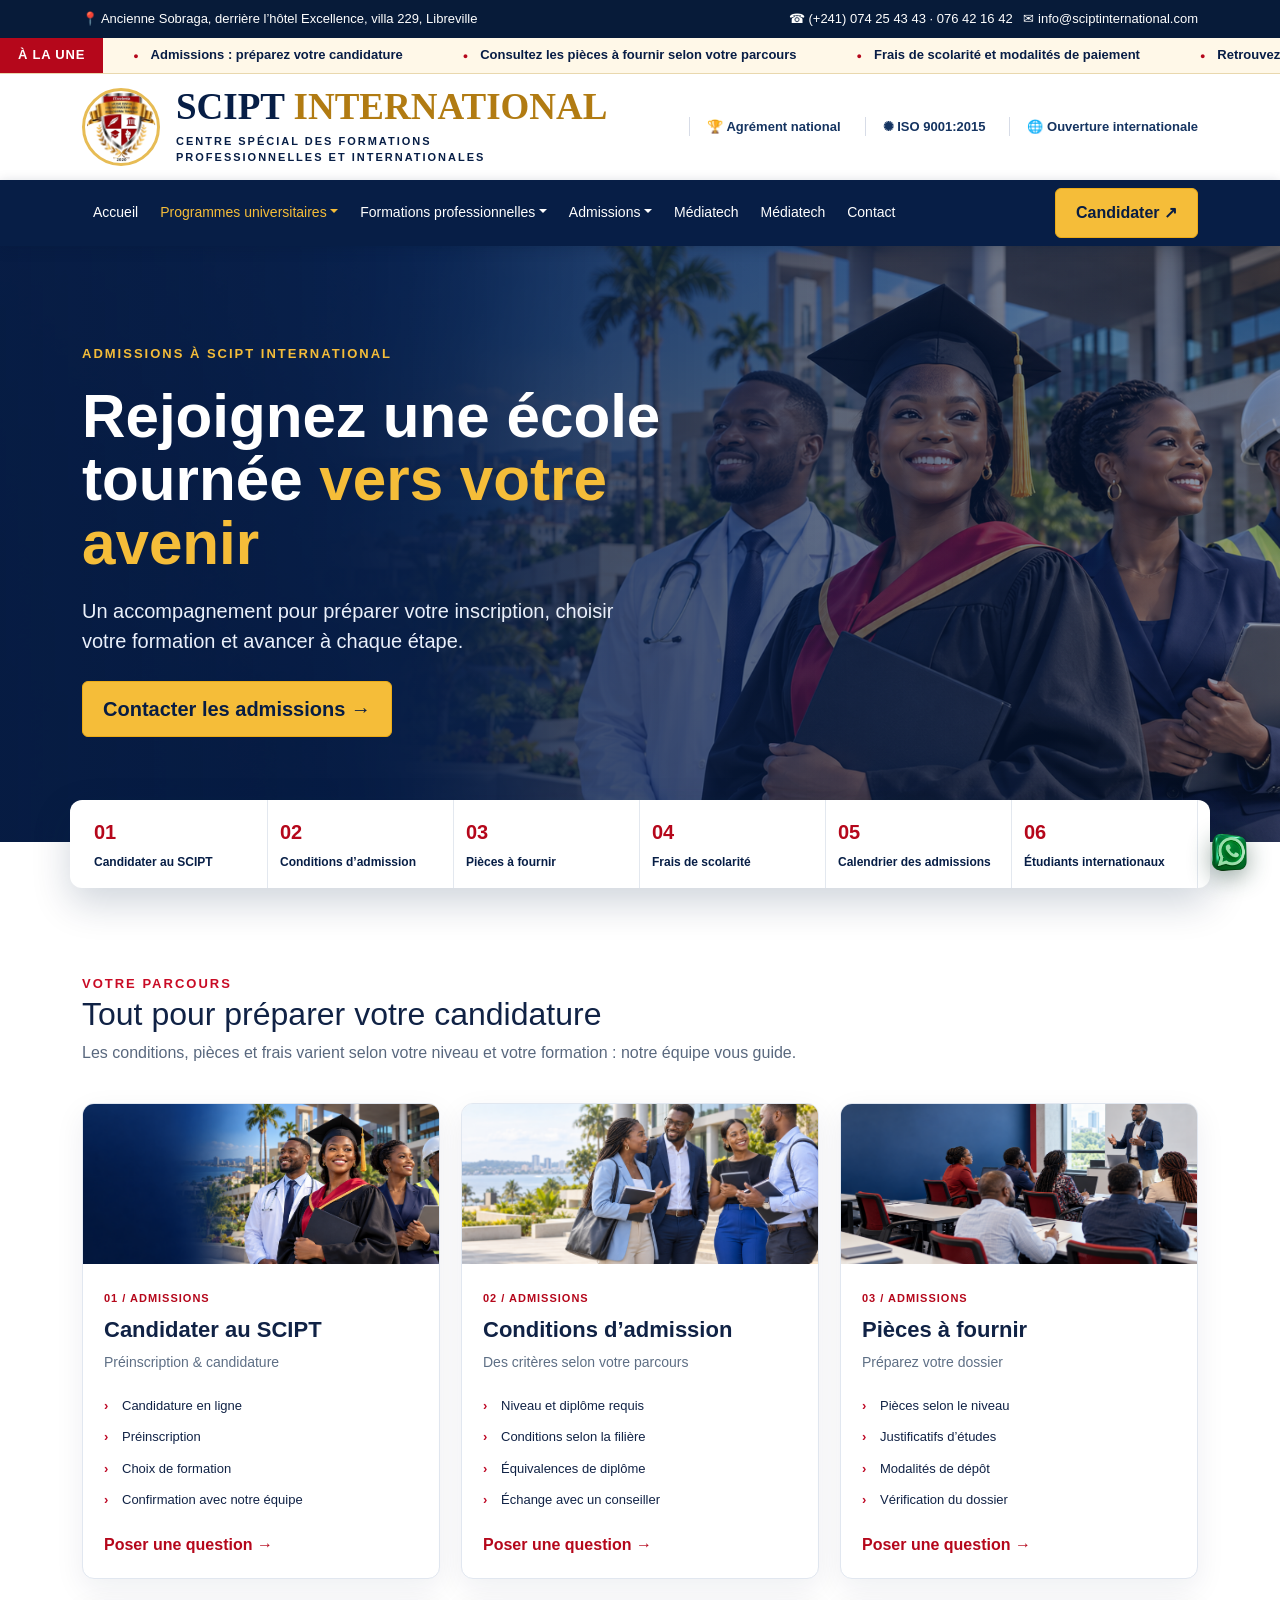
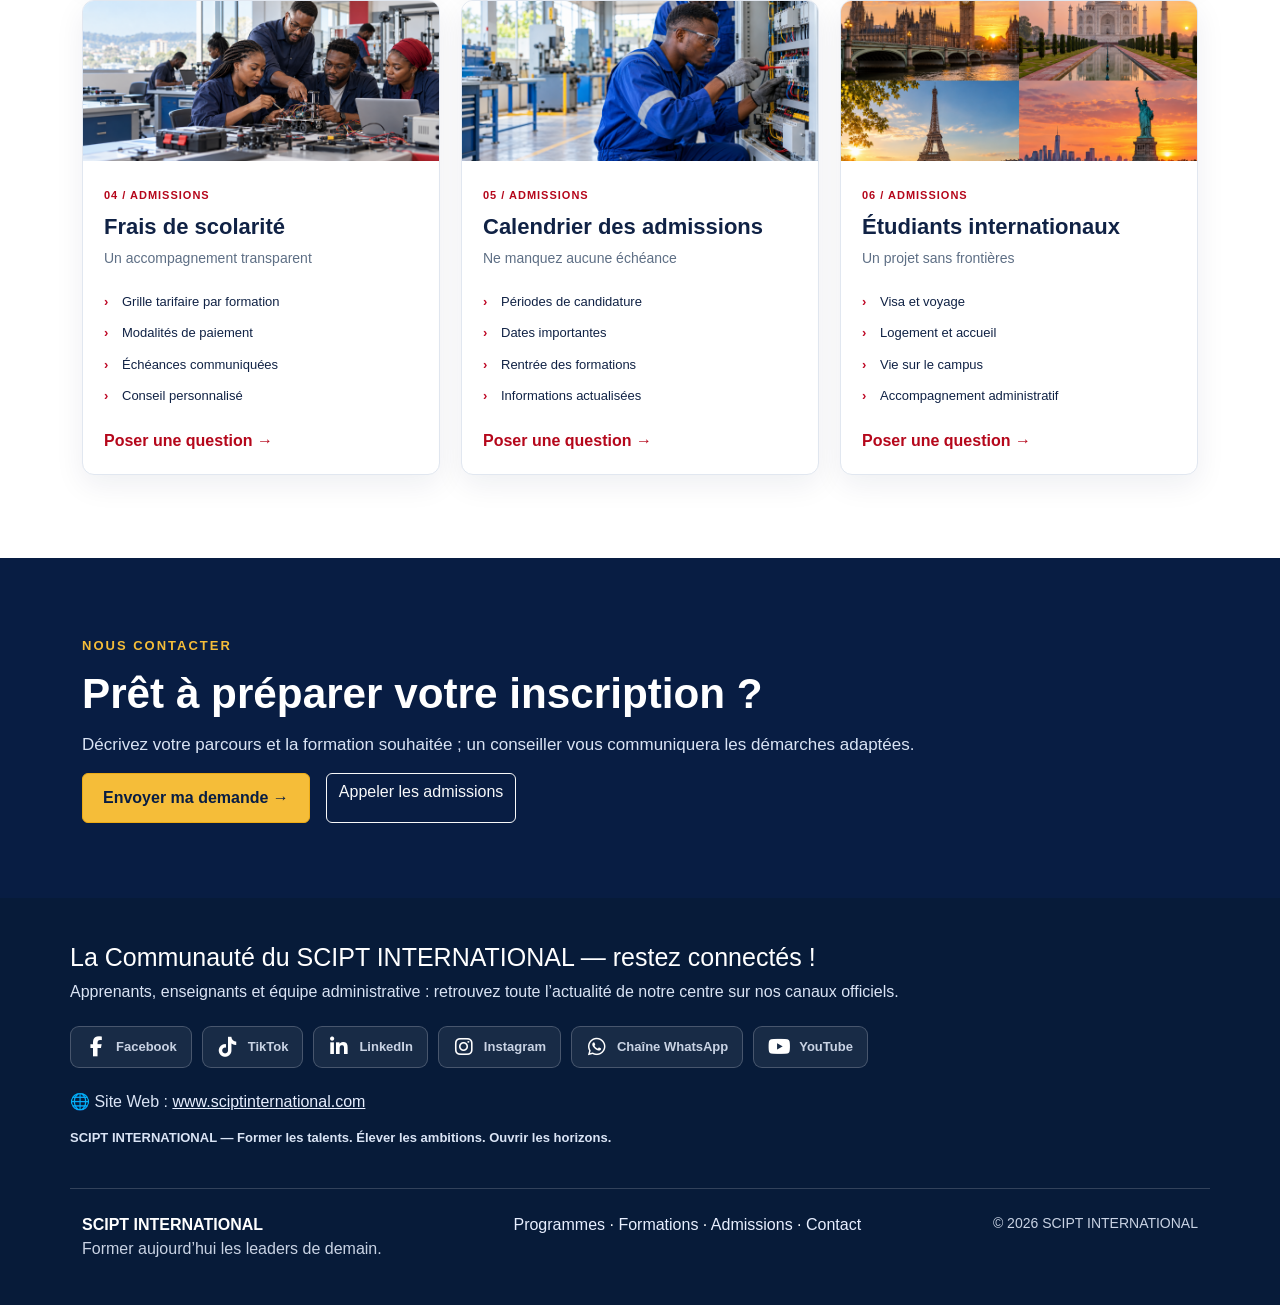
==== commit bf7af93c: "Update community section in admissions.html" ====
--- a/admissions.html
+++ b/admissions.html
@@ -193,7 +193,7 @@
         </section>
     </main>
     <footer>
-        <div class="scipt-community container"><div class="scipt-community-intro"><h2>Communauté SCIPT INTERNATIONAL — restez connectés !</h2><p>Apprenants, enseignants et équipe administrative : retrouvez toute l’actualité de notre centre sur nos canaux officiels.</p></div><nav class="scipt-social-links" aria-label="Réseaux sociaux officiels"><a class="scipt-social-link" href="https://www.facebook.com/share/1EuJG1NpV4/?mibextid=wwXIfr" target="_blank" rel="noopener noreferrer" aria-label="SCIPT INTERNATIONAL sur Facebook"><i class="fa-brands fa-facebook-f" aria-hidden="true"></i><span>Facebook</span></a><a class="scipt-social-link" href="https://www.tiktok.com/@scipt.internation" target="_blank" rel="noopener noreferrer" aria-label="SCIPT INTERNATIONAL sur TikTok"><i class="fa-brands fa-tiktok" aria-hidden="true"></i><span>TikTok</span></a><a class="scipt-social-link" href="https://www.linkedin.com/company/sciptinternational/" target="_blank" rel="noopener noreferrer" aria-label="SCIPT INTERNATIONAL sur LinkedIn"><i class="fa-brands fa-linkedin-in" aria-hidden="true"></i><span>LinkedIn</span></a><a class="scipt-social-link" href="https://www.instagram.com/sciptinternational/" target="_blank" rel="noopener noreferrer" aria-label="SCIPT INTERNATIONAL sur Instagram"><i class="fa-brands fa-instagram" aria-hidden="true"></i><span>Instagram</span></a><a class="scipt-social-link" href="https://whatsapp.com/channel/0029VbDUFcN8V0tgVDjPsR2t" target="_blank" rel="noopener noreferrer" aria-label="SCIPT INTERNATIONAL sur Chaîne WhatsApp"><i class="fa-brands fa-whatsapp" aria-hidden="true"></i><span>Chaîne WhatsApp</span></a><a class="scipt-social-link" href="https://youtube.com/@sciptinternational?si=EKJrWPLI2fUAcVdP" target="_blank" rel="noopener noreferrer" aria-label="SCIPT INTERNATIONAL sur YouTube"><i class="fa-brands fa-youtube" aria-hidden="true"></i><span>YouTube</span></a></nav><p class="scipt-community-site">🌐 Site Web : <a href="https://www.sciptinternational.com/" target="_blank" rel="noopener noreferrer">www.sciptinternational.com</a></p><p class="scipt-community-signature">SCIPT INTERNATIONAL — Former les talents. Élever les ambitions. Ouvrir les horizons.</p></div>
+        <div class="scipt-community container"><div class="scipt-community-intro"><h2>La Communauté du SCIPT INTERNATIONAL — restez connectés !</h2><p>Apprenants, enseignants et équipe administrative : retrouvez toute l’actualité de notre centre sur nos canaux officiels.</p></div><nav class="scipt-social-links" aria-label="Réseaux sociaux officiels"><a class="scipt-social-link" href="https://www.facebook.com/share/1EuJG1NpV4/?mibextid=wwXIfr" target="_blank" rel="noopener noreferrer" aria-label="SCIPT INTERNATIONAL sur Facebook"><i class="fa-brands fa-facebook-f" aria-hidden="true"></i><span>Facebook</span></a><a class="scipt-social-link" href="https://www.tiktok.com/@scipt.internation" target="_blank" rel="noopener noreferrer" aria-label="SCIPT INTERNATIONAL sur TikTok"><i class="fa-brands fa-tiktok" aria-hidden="true"></i><span>TikTok</span></a><a class="scipt-social-link" href="https://www.linkedin.com/company/sciptinternational/" target="_blank" rel="noopener noreferrer" aria-label="SCIPT INTERNATIONAL sur LinkedIn"><i class="fa-brands fa-linkedin-in" aria-hidden="true"></i><span>LinkedIn</span></a><a class="scipt-social-link" href="https://www.instagram.com/sciptinternational/" target="_blank" rel="noopener noreferrer" aria-label="SCIPT INTERNATIONAL sur Instagram"><i class="fa-brands fa-instagram" aria-hidden="true"></i><span>Instagram</span></a><a class="scipt-social-link" href="https://whatsapp.com/channel/0029VbDUFcN8V0tgVDjPsR2t" target="_blank" rel="noopener noreferrer" aria-label="SCIPT INTERNATIONAL sur Chaîne WhatsApp"><i class="fa-brands fa-whatsapp" aria-hidden="true"></i><span>Chaîne WhatsApp</span></a><a class="scipt-social-link" href="https://youtube.com/@sciptinternational?si=EKJrWPLI2fUAcVdP" target="_blank" rel="noopener noreferrer" aria-label="SCIPT INTERNATIONAL sur YouTube"><i class="fa-brands fa-youtube" aria-hidden="true"></i><span>YouTube</span></a></nav><p class="scipt-community-site">🌐 Site Web : <a href="https://www.sciptinternational.com/" target="_blank" rel="noopener noreferrer">www.sciptinternational.com</a></p><p class="scipt-community-signature">SCIPT INTERNATIONAL — Former les talents. Élever les ambitions. Ouvrir les horizons.</p></div>
         <div class="container d-flex flex-wrap justify-content-between gap-3">
             <div><strong>SCIPT INTERNATIONAL</strong><br><span>Former aujourd’hui les leaders de demain.</span></div>
             <div><a href="programmes-universitaires.html">Programmes</a> · <a
--- a/assets/style.css
+++ b/assets/style.css
@@ -2364,3 +2364,57 @@
 .scipt-community-site a{text-decoration:underline}
 .scipt-community-signature{font-weight:600;font-size:13px}
 @media(prefers-reduced-motion:reduce){.scipt-social-link{transition:none}.scipt-social-link:hover{transform:none}}
+
+/* Blason fixe et anneau textuel indépendant en rotation continue. */
+.brand .brand-mark{position:relative;display:grid;place-items:center;width:110px;height:110px;flex:0 0 110px;isolation:isolate}
+.brand .brand-mark-center{width:70px;height:70px;overflow:hidden;border-radius:50%;display:block;position:relative;background:#960719;border:2px solid #d7a539;box-shadow:0 2px 9px #071b3940}
+.brand .brand-mark-center img{position:absolute;width:190%;height:190%;max-width:none;left:50%;top:53%;transform:translate(-50%,-50%);object-fit:cover;object-position:center;border:0;border-radius:0}
+.brand .brand-mark-ring{position:absolute;inset:0;width:100%;height:100%;overflow:visible;animation:sciptTextOrbit 14s linear infinite;filter:drop-shadow(0 1px 3px #9d6e385c)}
+.brand-ring-edge{fill:#a80b20;stroke:#deb34f;stroke-width:2}
+.brand-ring-inner{fill:none;stroke:#f2c65d;stroke-width:2}
+.brand-mark-ring text{fill:#fff;font:700 11px Arial,Helvetica,sans-serif;letter-spacing:1.1px}
+@keyframes sciptTextOrbit{to{transform:rotate(360deg)}}
+@media(max-width:650px){.brand .brand-mark{width:80px;height:80px;flex-basis:80px}.brand .brand-mark-center{width:50px;height:50px}.brand-mark-ring text{font-size:11px}}
+@media(prefers-reduced-motion:reduce){.brand .brand-mark-ring{animation:none}}
+.brand .brand-mark::before,.brand .brand-mark::after{display:none}
+
+/* Le widget Médiathèque occupe la zone inférieure droite du slide. */
+@media(min-width:1200px){
+  .homepage-hero .slide-mediatech{
+    top:auto;bottom:7%;right:3.5%;left:auto;transform:none;
+    width:min(850px,48vw);padding:14px 18px 15px;
+  }
+  .homepage-hero .slide-mediatech-kicker{margin:0 0 5px;font-size:.7rem}
+  .homepage-hero .slide-mediatech h2{margin:0 0 12px;font-size:1.1rem}
+  .homepage-hero .slide-mediatech h2 br{display:none}
+  .homepage-hero .slide-mediatech-links{grid-template-columns:repeat(3,minmax(0,1fr));gap:9px}
+  .homepage-hero .slide-mediatech-links a{min-width:0;min-height:68px}
+  .homepage-hero .slide-mediatech-links img{width:65px;height:68px;flex-basis:65px}
+  .homepage-hero .slide-mediatech-links span{min-width:0;padding:5px 6px}
+  .homepage-hero .slide-mediatech-links strong{font-size:.77rem}
+  .homepage-hero .slide-mediatech-links small{font-size:.62rem}
+  .homepage-hero .slide-mediatech-all{margin-top:9px;padding:7px;font-size:.8rem}
+  .homepage-hero .carousel-indicators{bottom:14px}
+}
+@media(min-width:768px) and (max-width:1199px){
+  .homepage-hero .slide-mediatech{top:auto;bottom:5%;right:4%;left:auto;transform:none;width:min(430px,42vw);padding:12px}
+  .homepage-hero .slide-mediatech h2{margin-bottom:8px;font-size:1rem}
+  .homepage-hero .slide-mediatech h2 br{display:none}
+  .homepage-hero .slide-mediatech-links{grid-template-columns:repeat(2,minmax(0,1fr));gap:6px}
+  .homepage-hero .slide-mediatech-links a{min-height:55px}
+  .homepage-hero .slide-mediatech-links img{width:49px;height:55px;flex-basis:49px}
+  .homepage-hero .slide-mediatech-links strong{font-size:.7rem}
+  .homepage-hero .slide-mediatech-links small{font-size:.6rem}
+  .homepage-hero .slide-mediatech-all{margin-top:7px;padding:7px}
+  .homepage-hero .carousel-indicators{bottom:10px}
+}
+
+/* Widget Médiathèque plus étroit sur grand écran. */
+@media(min-width:1200px){
+  .homepage-hero .slide-mediatech{width:340px;max-width:calc(100vw - 40px);right:4%;bottom:6%;padding:13px 14px}
+  .homepage-hero .slide-mediatech-links{grid-template-columns:1fr;gap:6px}
+  .homepage-hero .slide-mediatech-links a{min-height:54px}
+  .homepage-hero .slide-mediatech-links img{width:62px;height:54px;flex-basis:62px}
+  .homepage-hero .slide-mediatech-links strong{font-size:.84rem}
+  .homepage-hero .slide-mediatech-links small{font-size:.68rem}
+}
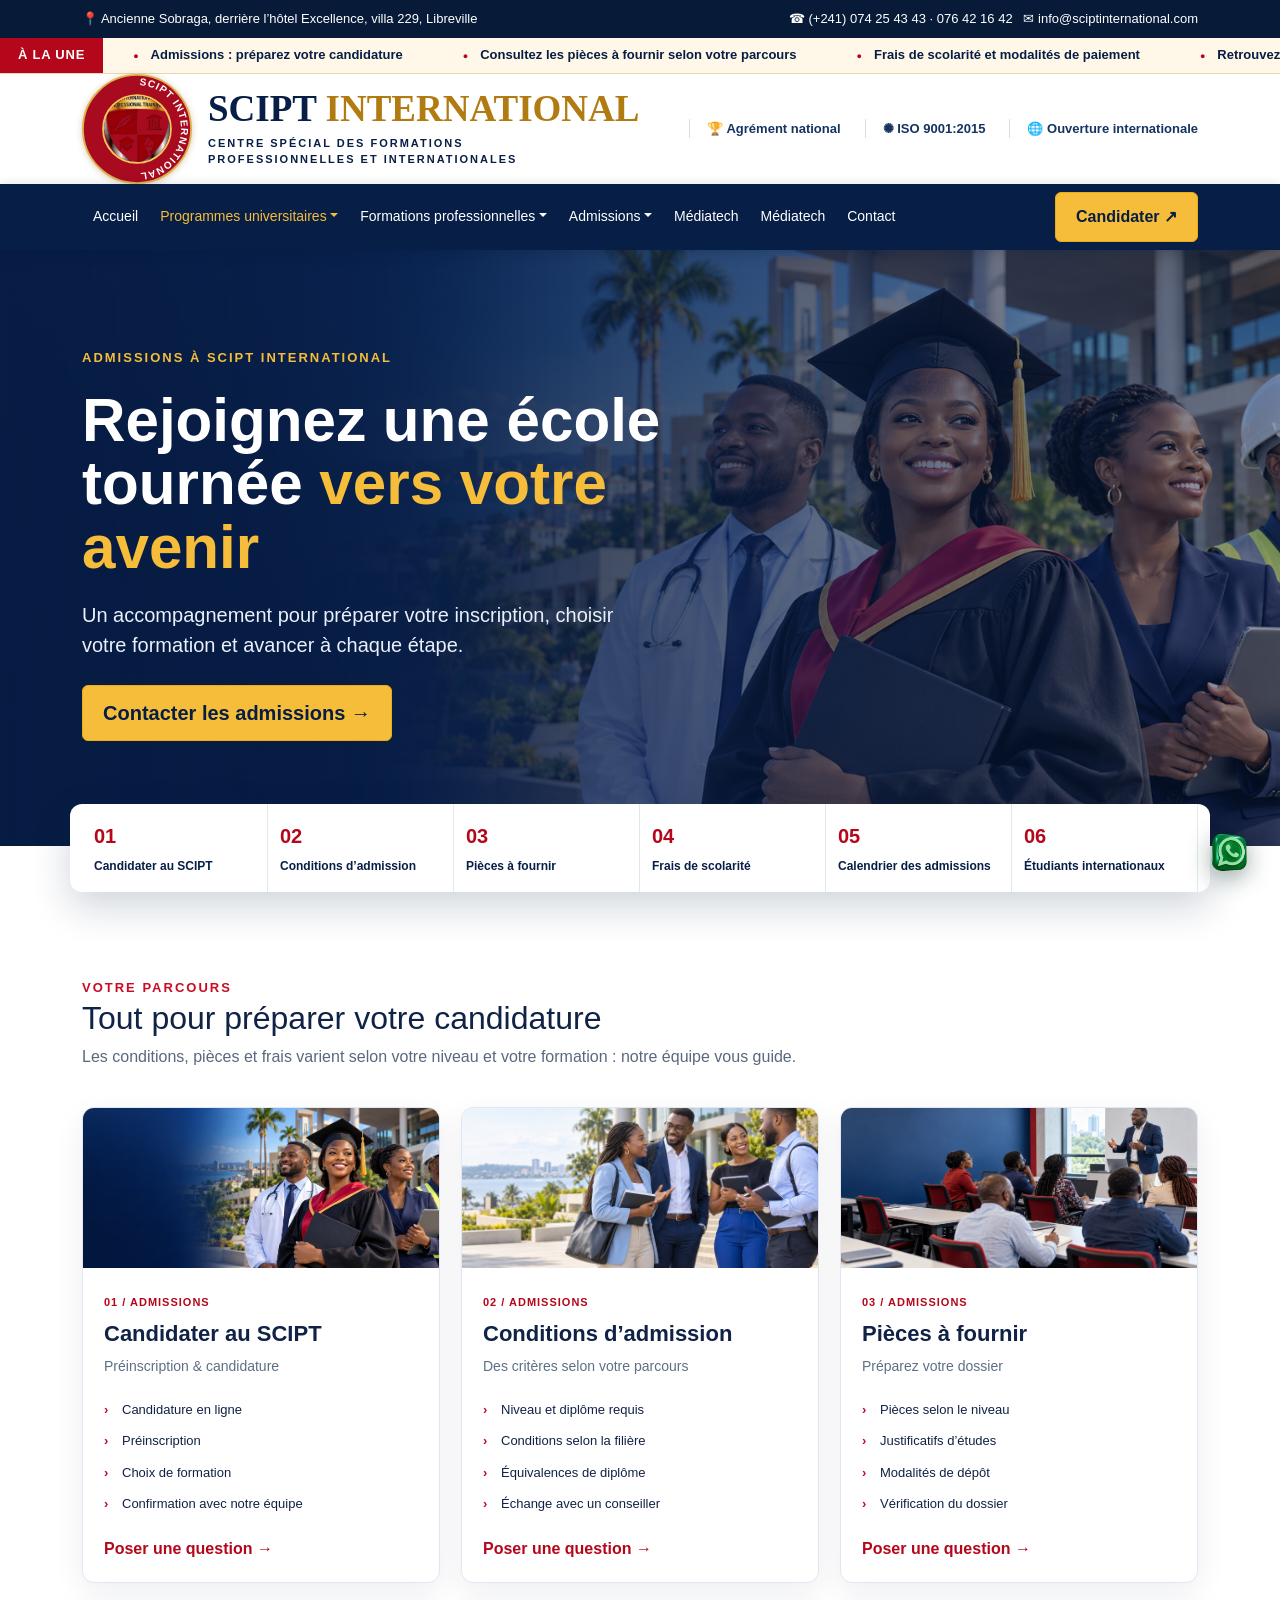
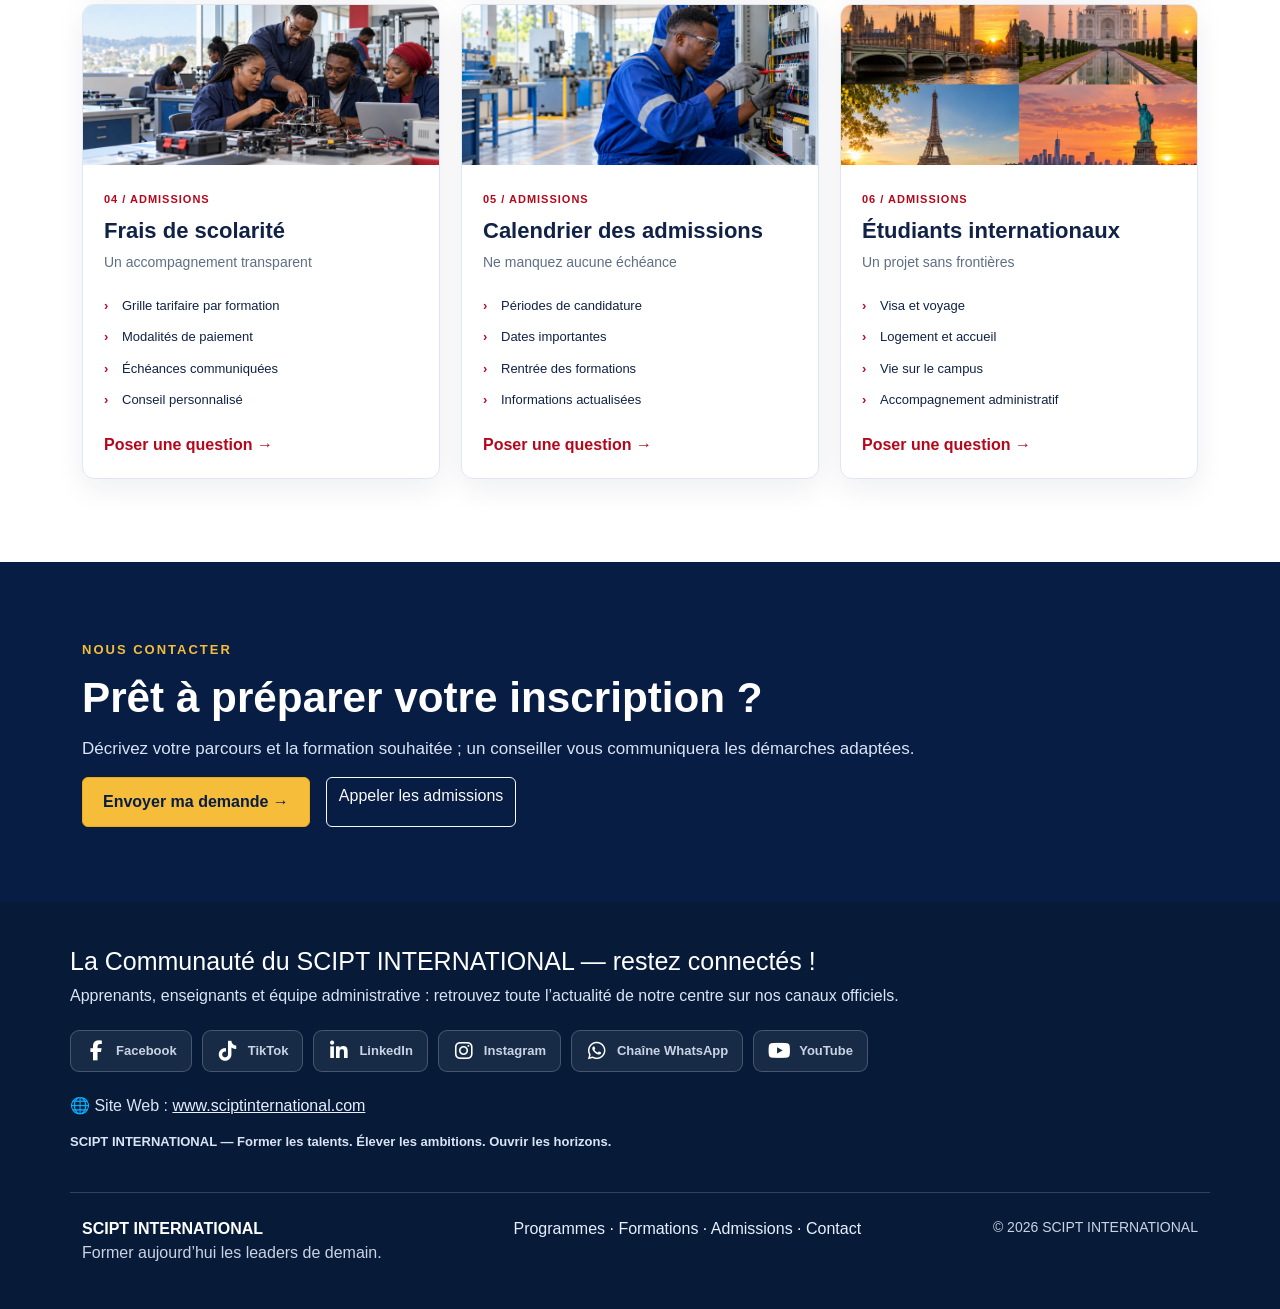
==== commit 05580e01: "Refactor brand header and news ticker in admissions.html" ====
--- a/admissions.html
+++ b/admissions.html
@@ -21,8 +21,7 @@
     <div class="news-ticker" aria-label="Informations utiles"><span class="news-ticker-label">À LA UNE</span><div class="news-ticker-window"><div class="news-ticker-track"><span><a href="admissions.html#admission-01">Admissions : préparez votre candidature</a></span><span><a href="admissions.html#admission-03">Consultez les pièces à fournir selon votre parcours</a></span><span><a href="admissions.html#admission-04">Frais de scolarité et modalités de paiement</a></span><span><a href="admissions.html#admission-05">Retrouvez le calendrier des admissions</a></span><span aria-hidden="true"><a href="admissions.html#admission-01" tabindex="-1">Admissions : préparez votre candidature</a></span><span aria-hidden="true"><a href="admissions.html#admission-03" tabindex="-1">Consultez les pièces à fournir selon votre parcours</a></span><span aria-hidden="true"><a href="admissions.html#admission-04" tabindex="-1">Frais de scolarité et modalités de paiement</a></span><span aria-hidden="true"><a href="admissions.html#admission-05" tabindex="-1">Retrouvez le calendrier des admissions</a></span></div></div></div>
     <header class="brand-head">
         <div class="container d-flex align-items-center justify-content-between gap-3"><a
-                class="brand d-flex align-items-center gap-3" href="index.html#accueil"><img
-                    src="assets/logo.png" alt="Logo du SCIPT INTERNATIONAL"></span><span><strong>SCIPT
+                class="brand d-flex align-items-center gap-3" href="index.html#accueil"><span class="brand-mark"><span class="brand-mark-center"><img src="assets/logo.png" alt="Logo du SCIPT INTERNATIONAL"></span><svg class="brand-mark-ring" viewBox="0 0 120 120" aria-hidden="true" focusable="false"><defs><path id="scipt-logo-circle" d="M 60,60 m -48,0 a 48,48 0 1,1 96,0 a 48,48 0 1,1 -96,0"/></defs><circle cx="60" cy="60" r="59" class="brand-ring-edge"/><circle cx="60" cy="60" r="37" class="brand-ring-inner"/><text><textPath href="#scipt-logo-circle" startOffset="50%" text-anchor="middle">SCIPT INTERNATIONAL</textPath></text></svg></span><span><span><strong>SCIPT
                         <em>INTERNATIONAL</em></strong><small>CENTRE SPÉCIAL DES FORMATIONS<br>PROFESSIONNELLES ET
                         INTERNATIONALES</small></span></a>
             <div class="brand-points d-none d-xl-flex"><span>🏆 Agrément national</span><span>✺ ISO
